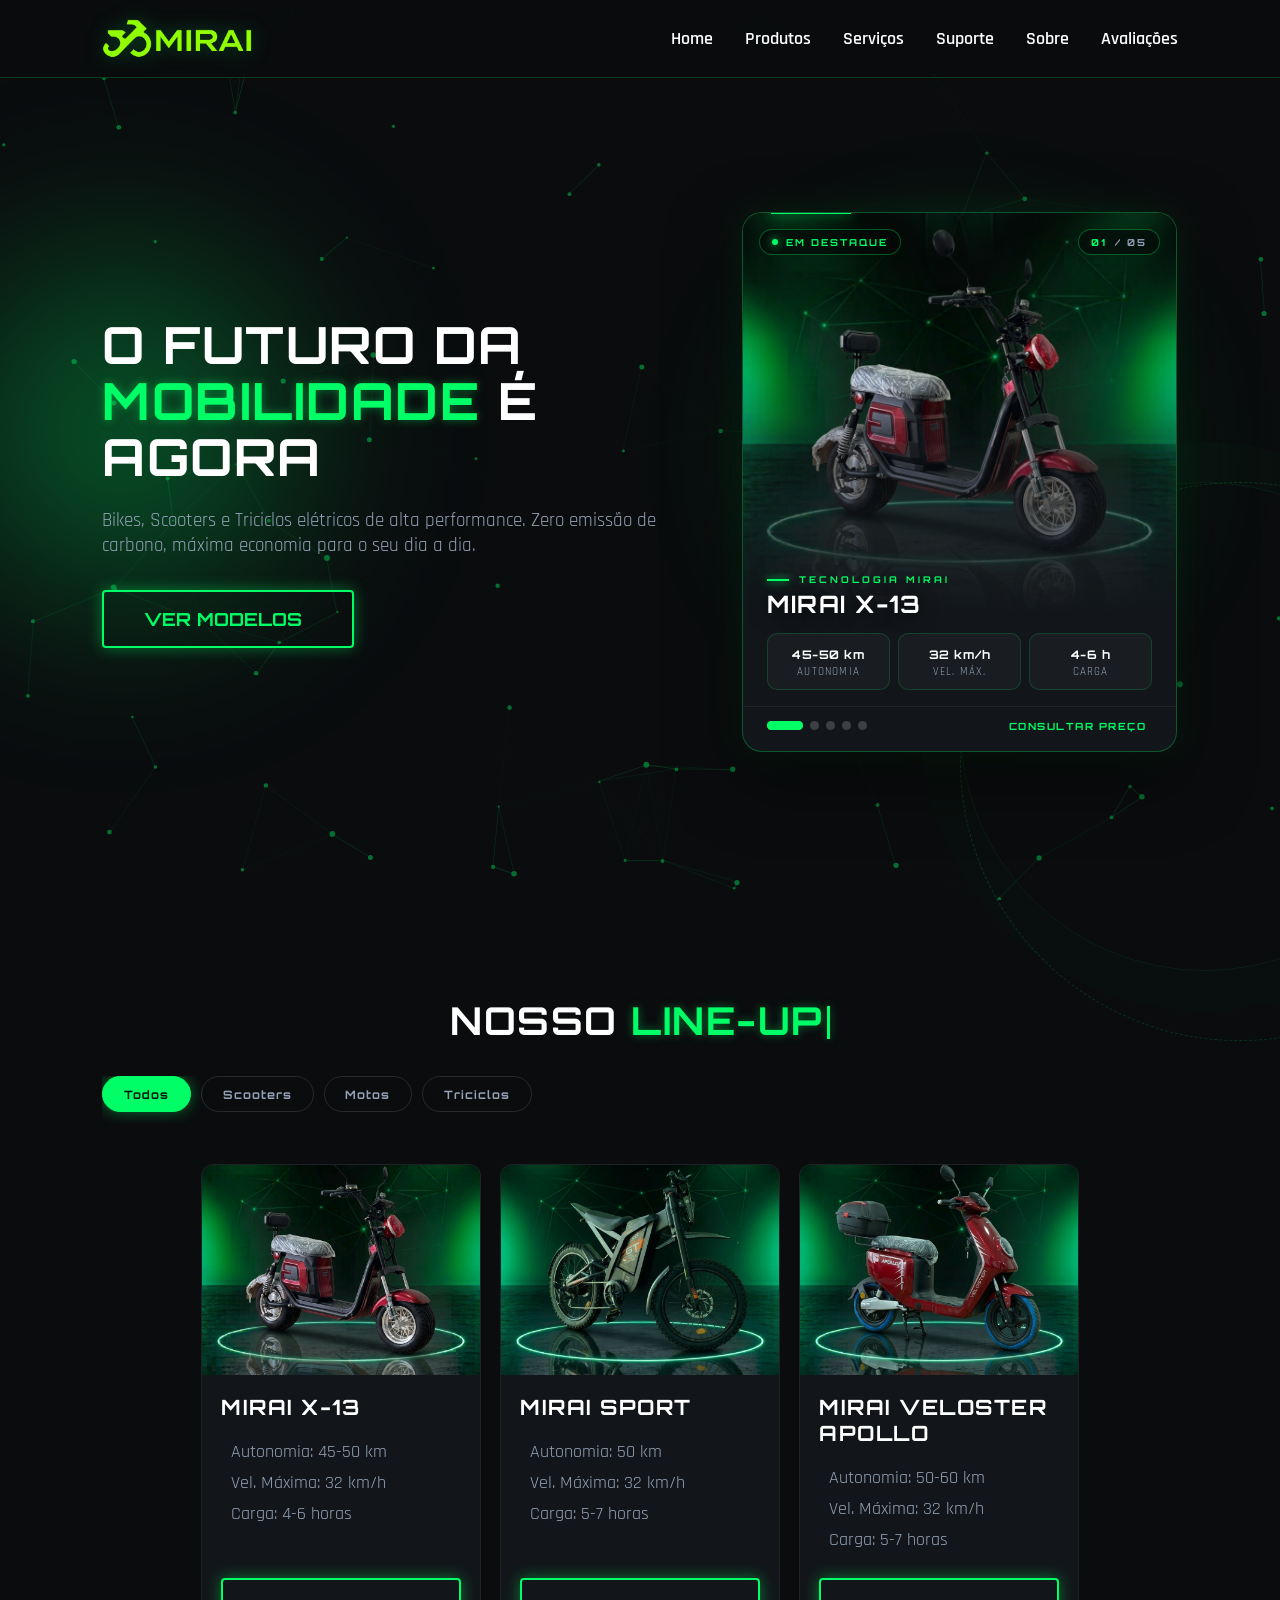
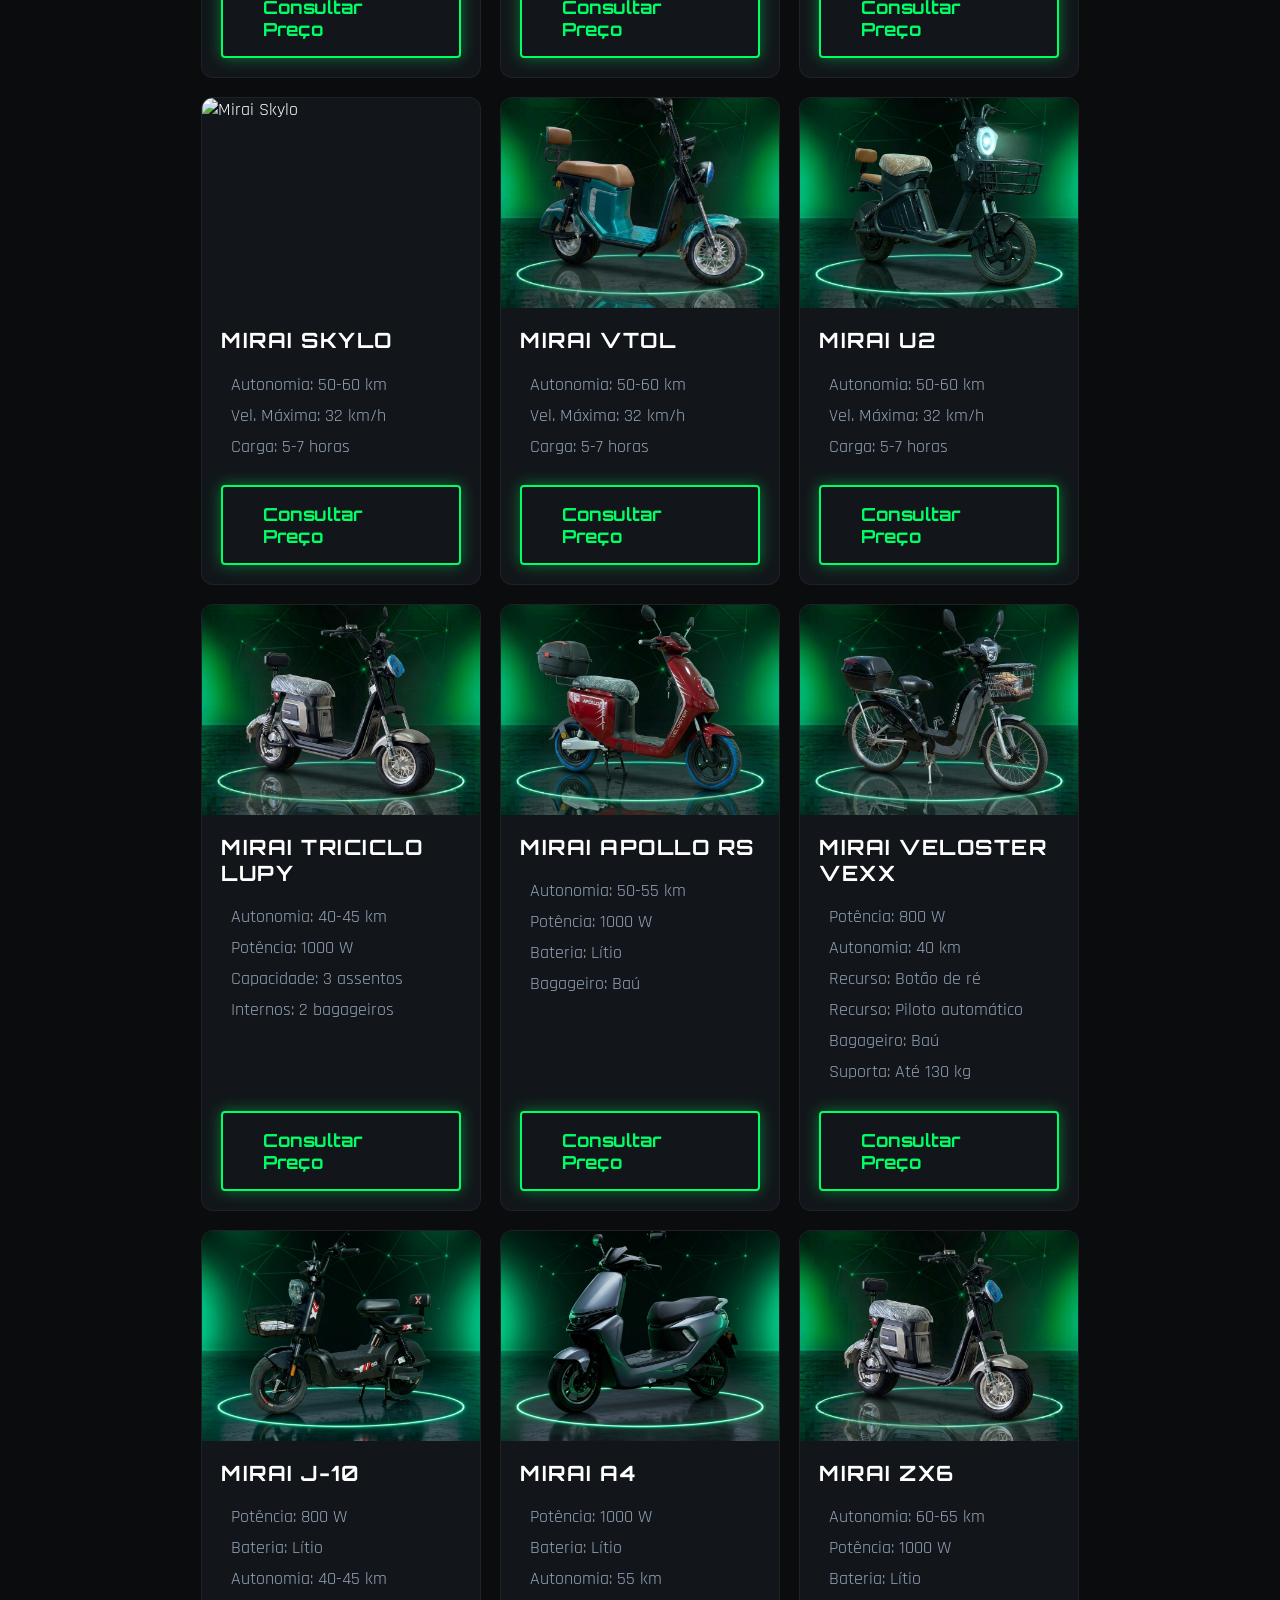
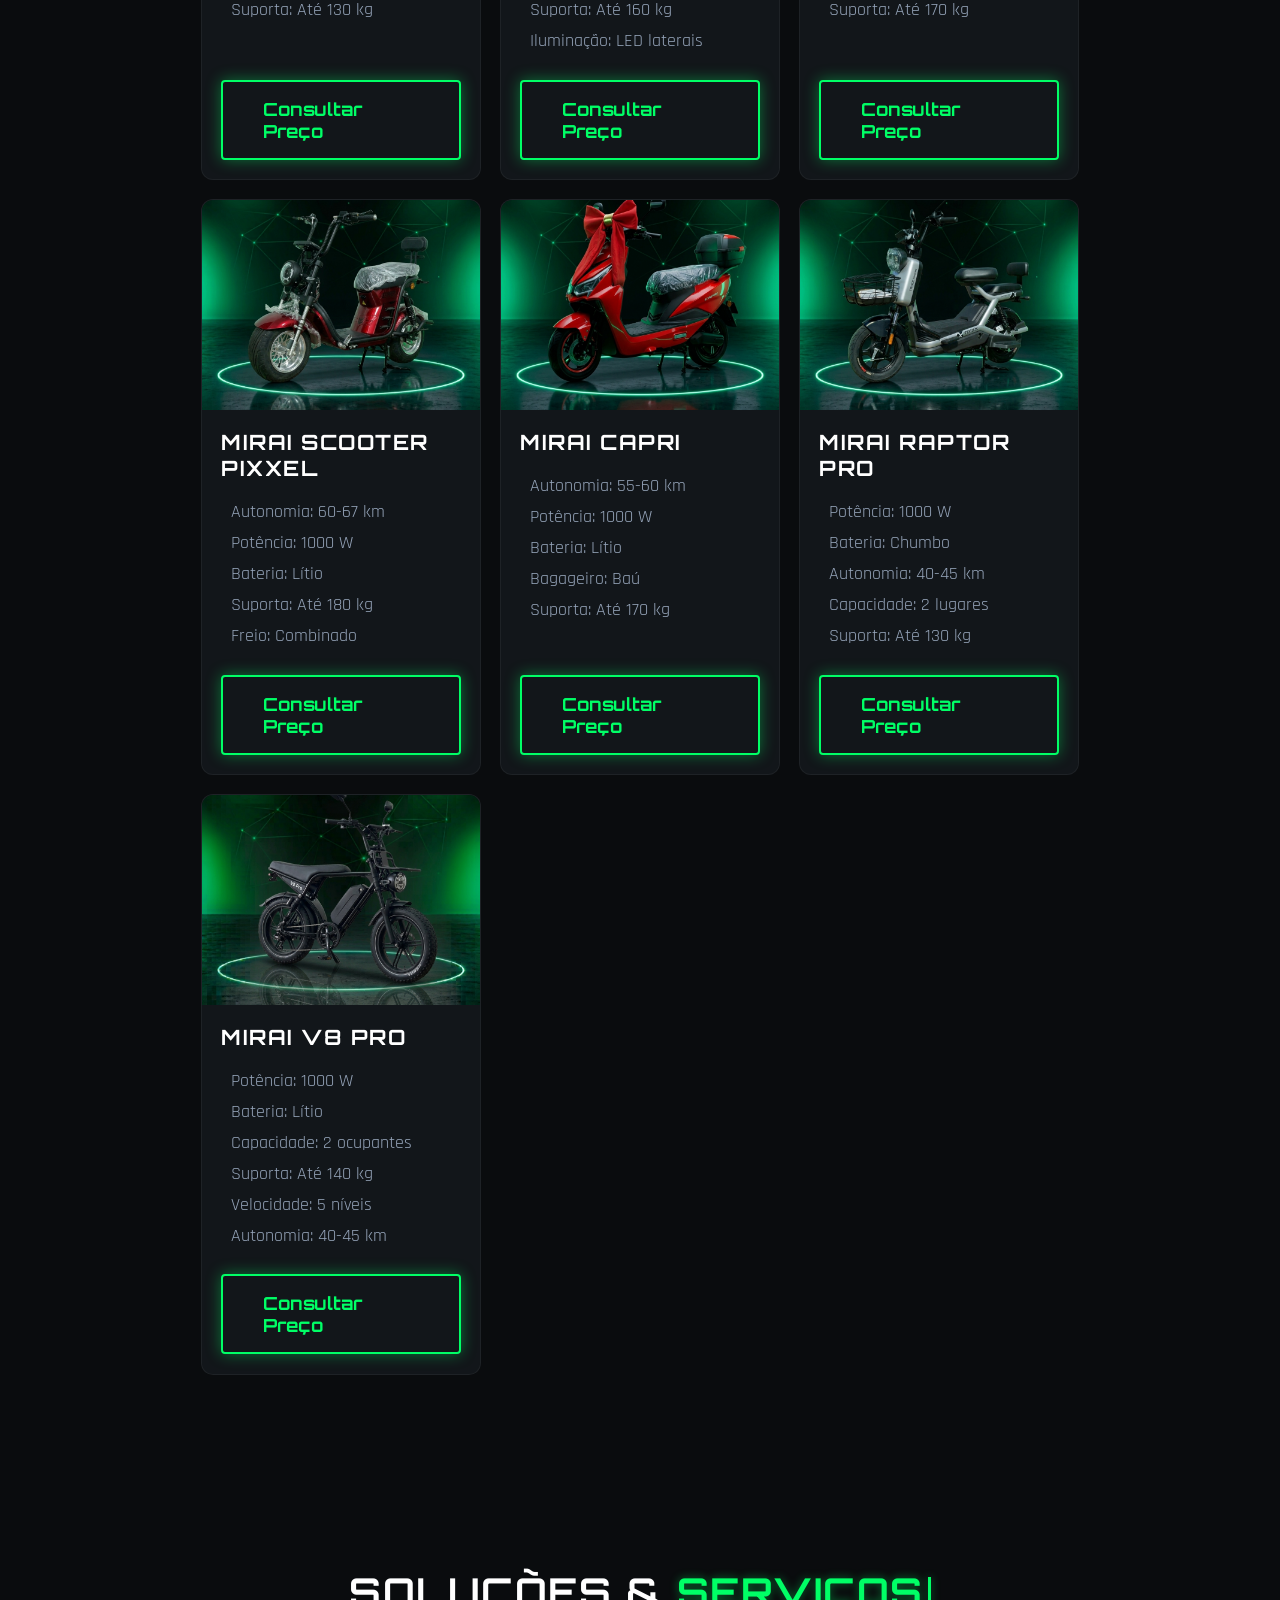
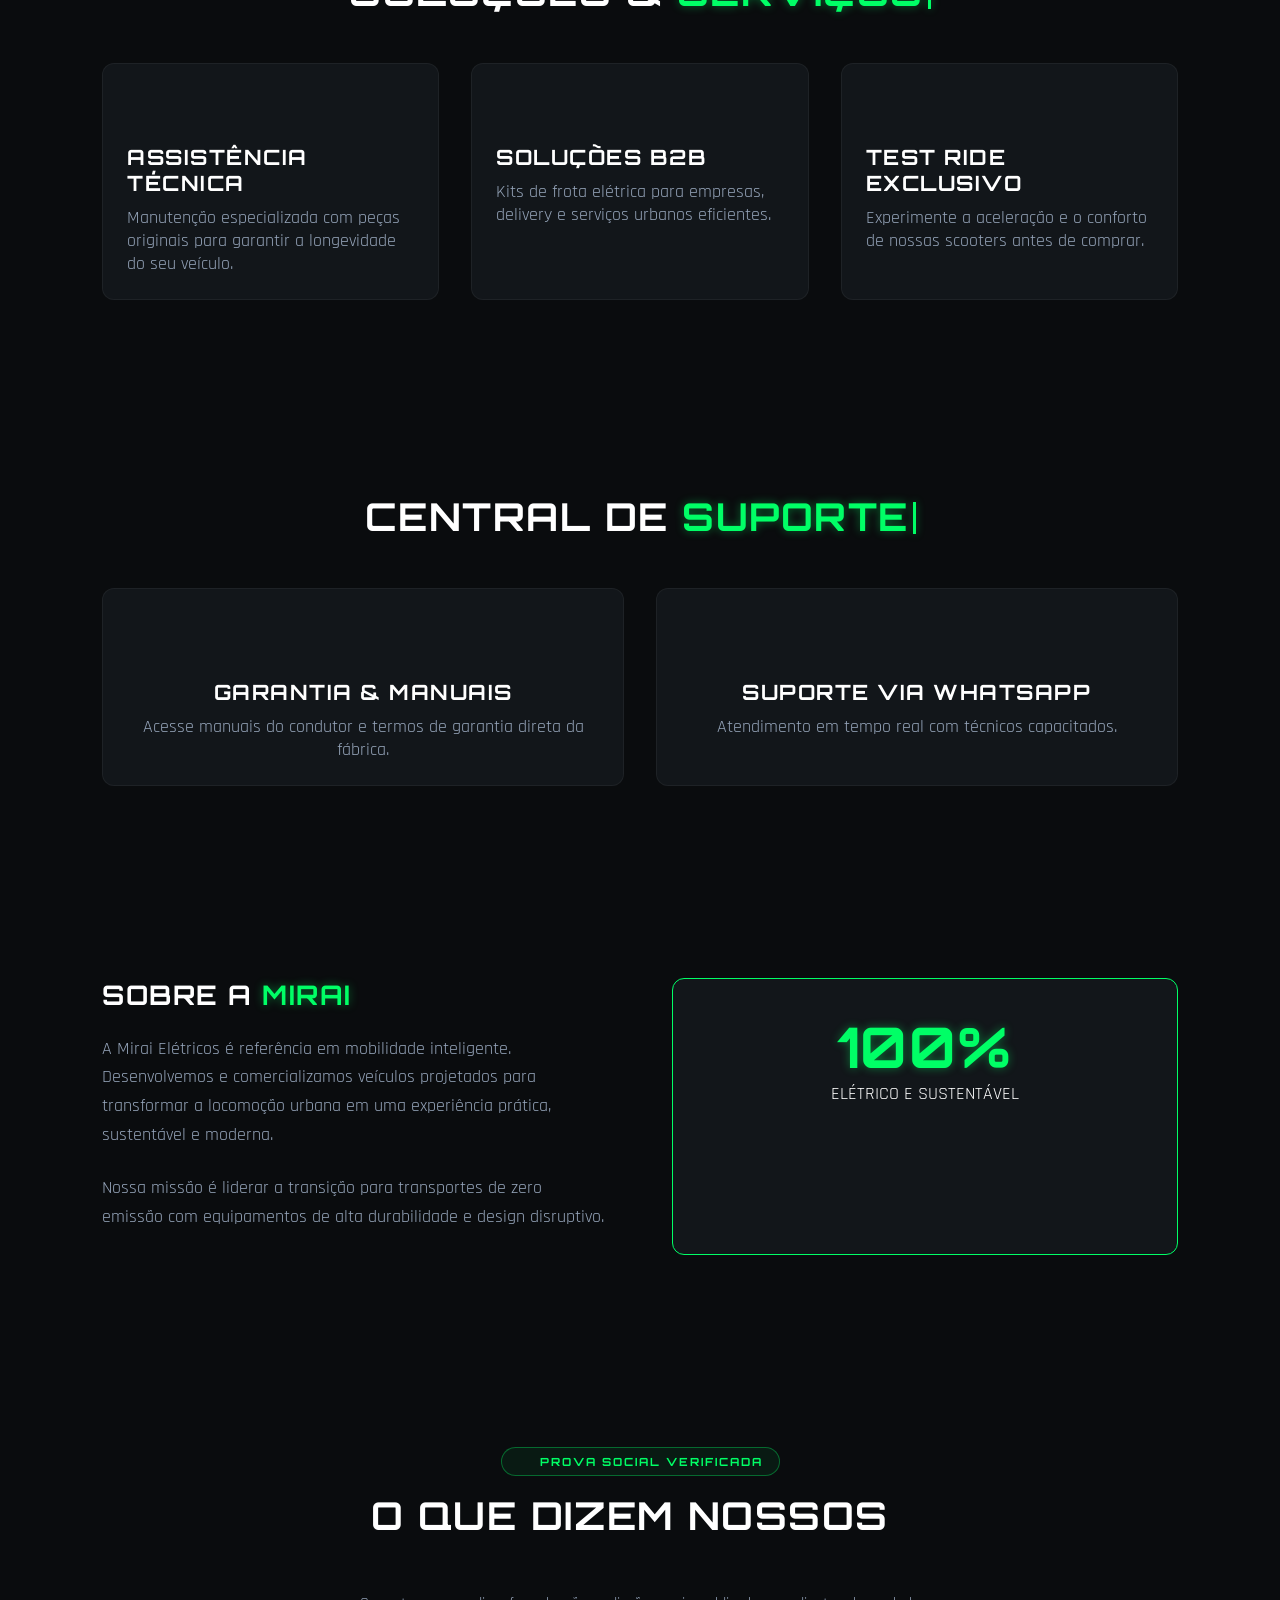
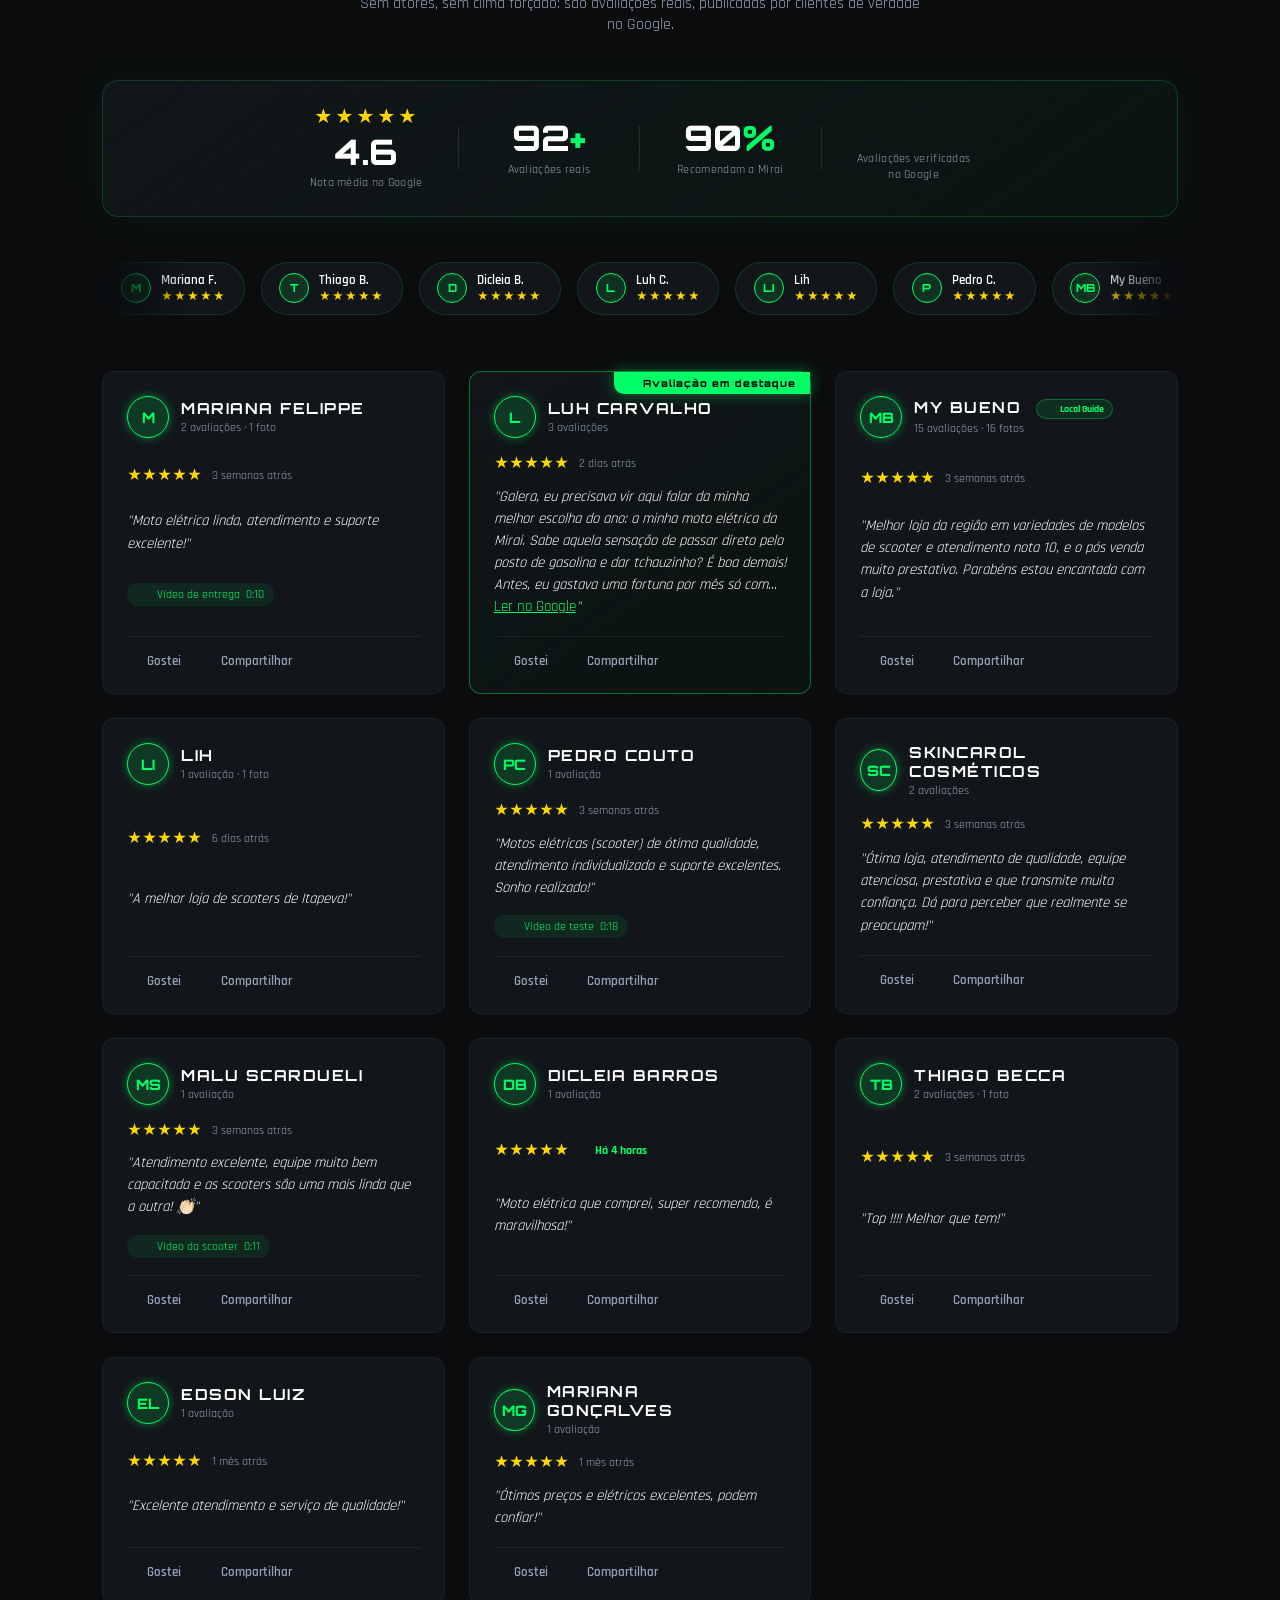
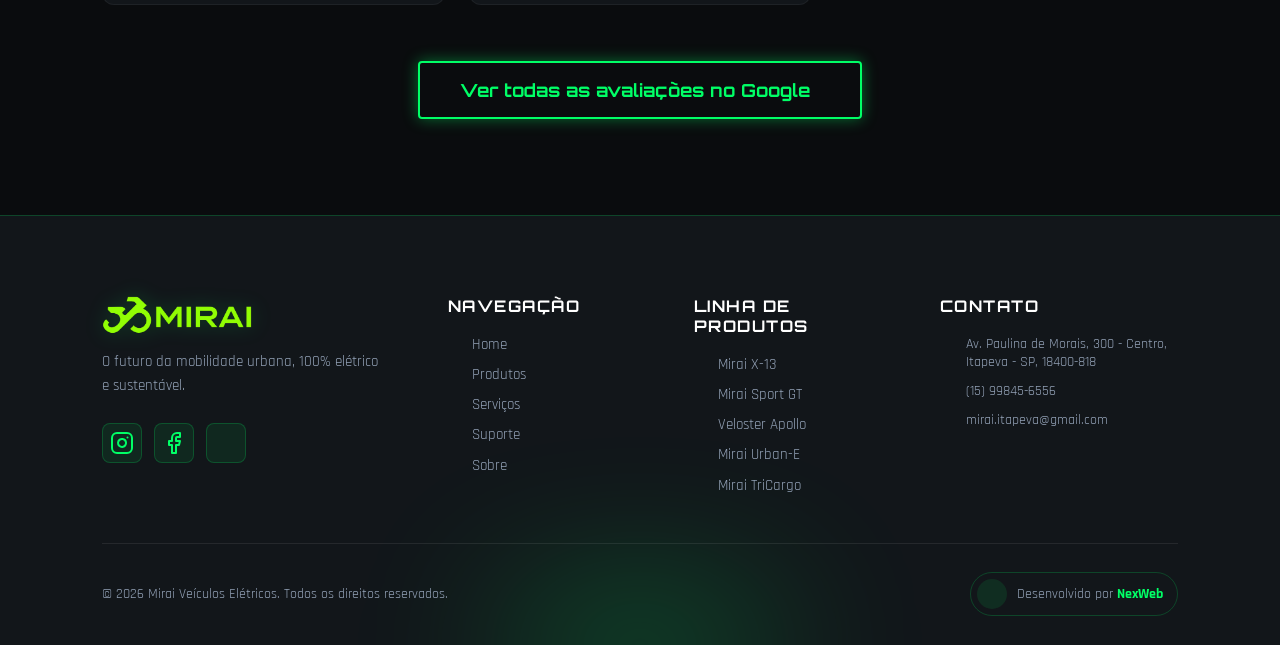
==== site.html @ c4ca0dec "Refactor code structure for improved readability and maintainability" ====
<!DOCTYPE html>
<html lang="pt-BR">

<head>
    <meta charset="UTF-8">
    <meta name="viewport" content="width=device-width, initial-scale=1.0, viewport-fit=cover">
    <meta name="theme-color" content="#0a0c0e">
    <title>Mirai Elétricos | Mobilidade do Futuro</title>

    <meta name="description"
        content="Conheça a linha completa Mirai Elétricos: Mirai X-13, Sport GT, Veloster Apollo, Urban-E e TriCargo. Bikes, scooters e triciclos elétricos com alta autonomia e zero emissão.">
    <link rel="canonical" href="https://seudominio.com.br/site.html">

    <meta property="og:type" content="website">
    <meta property="og:title" content="Mirai Elétricos | Mobilidade do Futuro">
    <meta property="og:description"
        content="Bikes, scooters e triciclos elétricos de alta performance. Confira nosso line-up completo.">
    <meta property="og:url" content="https://seudominio.com.br/site.html">
    <meta property="og:image" content="https://seudominio.com.br/assets/Mirai%20X-13.jpg">
    <meta property="og:locale" content="pt_BR">

    <meta name="twitter:card" content="summary_large_image">
    <meta name="twitter:title" content="Mirai Elétricos | Mobilidade do Futuro">
    <meta name="twitter:description" content="Bikes, scooters e triciclos elétricos de alta performance.">
    <meta name="twitter:image" content="https://seudominio.com.br/assets/Mirai%20X-13.jpg">

    <!-- Google Fonts & Lucide Icons -->
    <link rel="preconnect" href="https://fonts.googleapis.com">
    <link rel="preconnect" href="https://fonts.gstatic.com" crossorigin>
    <link
        href="https://fonts.googleapis.com/css2?family=Inter:wght@400;500;600;700;800;900&family=Orbitron:wght@500;600;700;800;900&family=Rajdhani:wght@400;500;600;700&display=swap"
        rel="stylesheet">
    <script src="https://unpkg.com/lucide@0.460.0"></script>

    <link rel="icon" href="favicon.ico" sizes="any">
    <link rel="icon" type="image/png" sizes="32x32" href="assets/favicon-32.png">
    <link rel="icon" type="image/png" sizes="192x192" href="assets/icon-192.png">
    <link rel="apple-touch-icon" href="assets/apple-touch-icon.png">

    <!-- Arquivo CSS Externo -->
    <link rel="stylesheet" href="style.css">
    <link rel="stylesheet" href="./Vitrine de produtos - HOME/hero-showcase.css">
</head>

<body>
    <div id="scroll-progress"></div>

    <!-- NAVBAR DESKTOP -->
    <nav class="navbar">
        <a href="site.html" class="logo" aria-label="Mirai Veículos - início">
            <img class="logo-img logo-img--nav" src="assets/logo.webp" alt="Mirai Veículos" width="480" height="123"
                fetchpriority="high">
        </a>
        <ul class="nav-links">
            <li><a href="#home">Home</a></li>
            <li><a href="#produtos">Produtos</a></li>
            <li><a href="#servicos">Serviços</a></li>
            <li><a href="#suporte">Suporte</a></li>
            <li><a href="#sobre">Sobre</a></li>
            <li><a href="#avaliacoes">Avaliações</a></li>
        </ul>
    </nav>

    <!-- BOTTOM NAV MOBILE (Exclusiva para Celulares) -->
    <div class="mobile-bottom-nav">
        <a href="#home" class="active"><i data-lucide="home"></i><span>Home</span></a>
        <a href="#produtos"><i data-lucide="bike"></i><span>Produtos</span></a>
        <a href="#servicos"><i data-lucide="wrench"></i><span>Serviços</span></a>
        <a href="#avaliacoes"><i data-lucide="star"></i><span>Avaliações</span></a>
        <a href="https://wa.me/5515998456556" target="_blank" rel="noopener noreferrer" class="nav-whatsapp"><i data-lucide="message-circle-more"></i><span>WhatsApp</span></a>
    </div>

    <!-- HERO SECTION / HOME -->
    <section id="home" class="hero">
        <div class="hero-content">
            <h1 class="hero-title">O FUTURO DA <span class="neon-text">MOBILIDADE</span> É AGORA</h1>
            <p class="hero-subtitle">Bikes, Scooters e Triciclos elétricos de alta performance. Zero emissão de carbono,
                máxima economia para o seu dia a dia.</p>
            <a href="#produtos" class="btn-neon">
                <span>VER MODELOS</span>
                <i data-lucide="chevron-right"></i>
            </a>
        </div>
        <!-- HERO SHOWCASE: substitui o antigo <div class="hero-card-preview"> inteiro -->
<div class="hero-showcase" id="heroShowcase" role="region" aria-roledescription="carrossel" aria-label="Destaques da linha Mirai">
    <div class="showcase-halo"></div>

    <div class="showcase-card">

        <div class="showcase-topbar">
            <span class="showcase-badge"><span class="live-dot"></span>EM DESTAQUE</span>
            <span class="showcase-counter"><b id="showcaseIndex">01</b> / 05</span>
        </div>

        <div class="showcase-stage">

            <!-- 1 -->
            <article class="showcase-slide is-active" role="group" aria-roledescription="slide" aria-label="1 de 5">
                <div class="slide-media">
                    <img src="./assets/Mirai X-13 (2).jpg" alt="Mirai X-13" decoding="async">
                </div>
                <div class="slide-info">
                    <div class="slide-eyebrow">TECNOLOGIA MIRAI</div>
                    <h3 class="slide-name">Mirai X-13</h3>
                    <div class="slide-specs">
                        <div class="spec-chip"><i data-lucide="battery-charging"></i><strong>45-50 km</strong><small>Autonomia</small></div>
                        <div class="spec-chip"><i data-lucide="gauge"></i><strong>32 km/h</strong><small>Vel. máx.</small></div>
                        <div class="spec-chip"><i data-lucide="clock"></i><strong>4-6 h</strong><small>Carga</small></div>
                    </div>
                </div>
            </article>

            <!-- 2 -->
            <article class="showcase-slide" role="group" aria-roledescription="slide" aria-label="2 de 5" aria-hidden="true">
                <div class="slide-media">
                    <img src="assets/mirai sport (2).jpg" alt="Mirai Sport GT" loading="lazy" decoding="async">
                </div>
                <div class="slide-info">
                    <div class="slide-eyebrow">TECNOLOGIA MIRAI</div>
                    <h3 class="slide-name">Mirai Sport GT</h3>
                    <div class="slide-specs">
                        <div class="spec-chip"><i data-lucide="battery-charging"></i><strong>50 km</strong><small>Autonomia</small></div>
                        <div class="spec-chip"><i data-lucide="gauge"></i><strong>32 km/h</strong><small>Vel. máx.</small></div>
                        <div class="spec-chip"><i data-lucide="clock"></i><strong>5-7 h</strong><small>Carga</small></div>
                    </div>
                </div>
            </article>

            <!-- 3 -->
            <article class="showcase-slide" role="group" aria-roledescription="slide" aria-label="3 de 5" aria-hidden="true">
                <div class="slide-media">
                    <img src="./assets/mirai veloster apollo (2).jpg" alt="Veloster Apollo" loading="lazy" decoding="async">
                </div>
                <div class="slide-info">
                    <div class="slide-eyebrow">TECNOLOGIA MIRAI</div>
                    <h3 class="slide-name">Veloster Apollo</h3>
                    <div class="slide-specs">
                        <div class="spec-chip"><i data-lucide="battery-charging"></i><strong>50-60 km</strong><small>Autonomia</small></div>
                        <div class="spec-chip"><i data-lucide="gauge"></i><strong>32 km/h</strong><small>Vel. máx.</small></div>
                        <div class="spec-chip"><i data-lucide="clock"></i><strong>5-7 h</strong><small>Carga</small></div>
                    </div>
                </div>
            </article>

            <!-- 4 -->
            <article class="showcase-slide" role="group" aria-roledescription="slide" aria-label="4 de 5" aria-hidden="true">
                <div class="slide-media">
                    <img src="./assets/Mirai U2 (2).jpg" alt="Mirai U2" loading="lazy" decoding="async">
                </div>
                <div class="slide-info">
                    <div class="slide-eyebrow">TECNOLOGIA MIRAI</div>
                    <h3 class="slide-name">Mirai U2 </h3>
                    <div class="slide-specs">
                        <div class="spec-chip"><i data-lucide="battery-charging"></i><strong>35-40 km</strong><small>Autonomia</small></div>
                        <div class="spec-chip"><i data-lucide="gauge"></i><strong>25 km/h</strong><small>Vel. máx.</small></div>
                        <div class="spec-chip"><i data-lucide="clock"></i><strong>3-5 h</strong><small>Carga</small></div>
                    </div>
                </div>
            </article>

            <!-- 5 -->
            <article class="showcase-slide" role="group" aria-roledescription="slide" aria-label="5 de 5" aria-hidden="true">
                <div class="slide-media">
                    <img src="./assets/Mirai Raptor Pro (2).jpg" alt="Mirai Raptor Pro" loading="lazy" decoding="async">
                </div>
                <div class="slide-info">
                    <div class="slide-eyebrow">TECNOLOGIA MIRAI</div>
                    <h3 class="slide-name">Mirai Raptor Pro</h3>
                    <div class="slide-specs">
                        <div class="spec-chip"><i data-lucide="battery-charging"></i><strong>60-70 km</strong><small>Autonomia</small></div>
                        <div class="spec-chip"><i data-lucide="gauge"></i><strong>28 km/h</strong><small>Vel. máx.</small></div>
                        <div class="spec-chip"><i data-lucide="clock"></i><strong>6-8 h</strong><small>Carga</small></div>
                    </div>
                </div>
            </article>

        </div>

        <div class="showcase-controls">
            <div class="showcase-dots">
                <button type="button" class="showcase-dot is-active" aria-label="Ver Mirai X-13"><span></span></button>
                <button type="button" class="showcase-dot" aria-label="Ver Mirai Sport GT"><span></span></button>
                <button type="button" class="showcase-dot" aria-label="Ver Veloster Apollo"><span></span></button>
                <button type="button" class="showcase-dot" aria-label="Ver Mirai Urban-E"><span></span></button>
                <button type="button" class="showcase-dot" aria-label="Ver Mirai TriCargo"><span></span></button>
            </div>
            <a href="https://wa.me/5515998456556" target="_blank" rel="noopener noreferrer" class="showcase-link">Consultar preço <i data-lucide="arrow-right"></i></a>
        </div>

    </div>
</div>
    </section>

    <!-- PRODUTOS -->
    <section id="produtos">
        <h2 class="section-title">NOSSO <span class="neon-text">LINE-UP</span></h2>

        <div class="product-filters" role="tablist" aria-label="Filtrar produtos por categoria">
            <button type="button" class="filter-chip active" data-filter="todos" role="tab" aria-selected="true">Todos</button>
            <button type="button" class="filter-chip" data-filter="scooter" role="tab" aria-selected="false">Scooters</button>
            <button type="button" class="filter-chip" data-filter="moto" role="tab" aria-selected="false">Motos</button>
            <button type="button" class="filter-chip" data-filter="triciclo" role="tab" aria-selected="false">Triciclos</button>
        </div>

        <div class="grid-container">
            <!-- Card 1: Mirai X-13 -->
            <div class="card" data-category="scooter">
                <img class="card-image" src="./assets/Mirai X-13 (2).jpg" alt="Mirai X-13" loading="lazy">
                <h3>Mirai X-13</h3>
                <ul class="card-specs">
                    <li><i data-lucide="battery-charging" class="neon-text"></i> Autonomia: 45-50 km</li>
                    <li><i data-lucide="gauge" class="neon-text"></i> Vel. Máxima: 32 km/h</li>
                    <li><i data-lucide="clock" class="neon-text"></i> Carga: 4-6 horas</li>
                </ul>
                <a href="https://wa.me/5515998456556?text=Ol%C3%A1%21%20Gostaria%20de%20saber%20o%20pre%C3%A7o%20do%20modelo%20Mirai%20X-13." target="_blank" rel="noopener noreferrer" class="btn-neon">Consultar Preço</a>
            </div>
            <!-- Card 2: Mirai Sport (imagem nova (estúdio neon)) -->
            <div class="card" data-category="scooter">
                <img class="card-image" src="./assets/mirai sport (2).jpg" alt="Mirai Sport" loading="lazy">
                <h3>Mirai Sport</h3>
                <ul class="card-specs">
                    <li><i data-lucide="battery-charging" class="neon-text"></i> Autonomia: 50 km</li>
                    <li><i data-lucide="gauge" class="neon-text"></i> Vel. Máxima: 32 km/h</li>
                    <li><i data-lucide="clock" class="neon-text"></i> Carga: 5-7 horas</li>
                </ul>
                <a href="https://wa.me/5515998456556?text=Ol%C3%A1%21%20Gostaria%20de%20saber%20o%20pre%C3%A7o%20do%20modelo%20Mirai%20Sport." target="_blank" rel="noopener noreferrer" class="btn-neon">Consultar Preço</a>
            </div>
            <!-- Card 3: Mirai Veloster Apollo -->
            <div class="card" data-category="scooter">
                <img class="card-image" src="./assets/mirai veloster apollo (2).jpg" alt="Mirai Veloster Apollo" loading="lazy">
                <h3>Mirai Veloster Apollo</h3>
                <ul class="card-specs">
                    <li><i data-lucide="battery-charging" class="neon-text"></i> Autonomia: 50-60 km</li>
                    <li><i data-lucide="gauge" class="neon-text"></i> Vel. Máxima: 32 km/h</li>
                    <li><i data-lucide="clock" class="neon-text"></i> Carga: 5-7 horas</li>
                </ul>
                <a href="https://wa.me/5515998456556?text=Ol%C3%A1%21%20Gostaria%20de%20saber%20o%20pre%C3%A7o%20do%20modelo%20Mirai%20Veloster%20Apollo." target="_blank" rel="noopener noreferrer" class="btn-neon">Consultar Preço</a>
            </div>
            <!-- Card 4: Mirai Skylo (imagem nova (estúdio neon)) -->
            <div class="card" data-category="scooter">
                <img class="card-image" src="./assets/mirai skylo (2).jpg" alt="Mirai Skylo" loading="lazy">
                <h3>Mirai Skylo</h3>
                <ul class="card-specs">
                    <li><i data-lucide="battery-charging" class="neon-text"></i> Autonomia: 50-60 km</li>
                    <li><i data-lucide="gauge" class="neon-text"></i> Vel. Máxima: 32 km/h</li>
                    <li><i data-lucide="clock" class="neon-text"></i> Carga: 5-7 horas</li>
                </ul>
                <a href="https://wa.me/5515998456556?text=Ol%C3%A1%21%20Gostaria%20de%20saber%20o%20pre%C3%A7o%20do%20modelo%20Mirai%20Skylo." target="_blank" rel="noopener noreferrer" class="btn-neon">Consultar Preço</a>
            </div>
            
            <!-- Card 6: Mirai Vtol (foto cortada na borda: ideal refazer) -->
            <div class="card" data-category="scooter">
                <img class="card-image" src="./assets/Mirai Vtol (2).jpg" alt="Mirai Vtol" loading="lazy">
                <h3>Mirai Vtol</h3>
                <ul class="card-specs">
                    <li><i data-lucide="battery-charging" class="neon-text"></i> Autonomia: 50-60 km</li>
                    <li><i data-lucide="gauge" class="neon-text"></i> Vel. Máxima: 32 km/h</li>
                    <li><i data-lucide="clock" class="neon-text"></i> Carga: 5-7 horas</li>
                </ul>
                <a href="https://wa.me/5515998456556?text=Ol%C3%A1%21%20Gostaria%20de%20saber%20o%20pre%C3%A7o%20do%20modelo%20Mirai%20Vtol." target="_blank" rel="noopener noreferrer" class="btn-neon">Consultar Preço</a>
            </div>
            <!-- Card 7: Mirai U2 (foto cortada na borda: ideal refazer) -->
            <div class="card" data-category="scooter">
                <img class="card-image" src="./assets/Mirai U2 (2).jpg" alt="Mirai U2" loading="lazy">
                <h3>Mirai U2</h3>
                <ul class="card-specs">
                    <li><i data-lucide="battery-charging" class="neon-text"></i> Autonomia: 50-60 km</li>
                    <li><i data-lucide="gauge" class="neon-text"></i> Vel. Máxima: 32 km/h</li>
                    <li><i data-lucide="clock" class="neon-text"></i> Carga: 5-7 horas</li>
                </ul>
                <a href="https://wa.me/5515998456556?text=Ol%C3%A1%21%20Gostaria%20de%20saber%20o%20pre%C3%A7o%20do%20modelo%20Mirai%20U2." target="_blank" rel="noopener noreferrer" class="btn-neon">Consultar Preço</a>
            </div>
            <!-- Card 8: Mirai Triciclo Lupy (TROCAR o caminho da foto pelo arquivo real) -->
            <div class="card" data-category="triciclo">
                <img class="card-image" src="./assets/Mirai ZX6 (2).jpg" alt="Mirai Triciclo Lupy" loading="lazy">
                <h3>Mirai Triciclo Lupy</h3>
                <ul class="card-specs">
                    <li><i data-lucide="battery-charging" class="neon-text"></i> Autonomia: 40-45 km</li>
                    <li><i data-lucide="zap" class="neon-text"></i> Potência: 1000 W</li>
                    <li><i data-lucide="users" class="neon-text"></i> Capacidade: 3 assentos</li>
                    <li><i data-lucide="package" class="neon-text"></i> Internos: 2 bagageiros</li>
                </ul>
                <a href="https://wa.me/5515998456556?text=Ol%C3%A1%21%20Gostaria%20de%20saber%20o%20pre%C3%A7o%20do%20modelo%20Mirai%20Triciclo%20Lupy." target="_blank" rel="noopener noreferrer" class="btn-neon">Consultar Preço</a>
            </div>
            <!-- Card 9: Mirai Apollo RS (TROCAR o caminho da foto pelo arquivo real) -->
            <div class="card" data-category="moto">
                <img class="card-image" src="./assets/mirai veloster apollo (2).jpg" alt="Mirai Apollo RS" loading="lazy">
                <h3>Mirai Apollo RS</h3>
                <ul class="card-specs">
                    <li><i data-lucide="battery-charging" class="neon-text"></i> Autonomia: 50-55 km</li>
                    <li><i data-lucide="zap" class="neon-text"></i> Potência: 1000 W</li>
                    <li><i data-lucide="battery-full" class="neon-text"></i> Bateria: Lítio</li>
                    <li><i data-lucide="package" class="neon-text"></i> Bagageiro: Baú</li>
                </ul>
                <a href="https://wa.me/5515998456556?text=Ol%C3%A1%21%20Gostaria%20de%20saber%20o%20pre%C3%A7o%20do%20modelo%20Mirai%20Apollo%20RS." target="_blank" rel="noopener noreferrer" class="btn-neon">Consultar Preço</a>
            </div>
            <!-- Card 10: Mirai Veloster Vexx (foto com varios veiculos: ideal refazer) -->
            <div class="card" data-category="moto">
                <img class="card-image" src="./assets/Mirai Veloster Vexx (2).jpg" alt="Mirai Veloster Vexx" loading="lazy">
                <h3>Mirai Veloster Vexx</h3>
                <ul class="card-specs">
                    <li><i data-lucide="zap" class="neon-text"></i> Potência: 800 W</li>
                    <li><i data-lucide="battery-charging" class="neon-text"></i> Autonomia: 40 km</li>
                    <li><i data-lucide="rotate-ccw" class="neon-text"></i> Recurso: Botão de ré</li>
                    <li><i data-lucide="settings" class="neon-text"></i> Recurso: Piloto automático</li>
                    <li><i data-lucide="package" class="neon-text"></i> Bagageiro: Baú</li>
                    <li><i data-lucide="weight" class="neon-text"></i> Suporta: Até 130 kg</li>
                </ul>
                <a href="https://wa.me/5515998456556?text=Ol%C3%A1%21%20Gostaria%20de%20saber%20o%20pre%C3%A7o%20do%20modelo%20Mirai%20Veloster%20Vexx." target="_blank" rel="noopener noreferrer" class="btn-neon">Consultar Preço</a>
            </div>
            <!-- Card 11: Mirai J-10 (foto cortada na borda: ideal refazer) -->
            <div class="card" data-category="moto">
                <img class="card-image" src="./assets/Mirai J-10 (2).jpg" alt="Mirai J-10" loading="lazy">
                <h3>Mirai J-10</h3>
                <ul class="card-specs">
                    <li><i data-lucide="zap" class="neon-text"></i> Potência: 800 W</li>
                    <li><i data-lucide="battery-full" class="neon-text"></i> Bateria: Lítio</li>
                    <li><i data-lucide="battery-charging" class="neon-text"></i> Autonomia: 40-45 km</li>
                    <li><i data-lucide="weight" class="neon-text"></i> Suporta: Até 130 kg</li>
                </ul>
                <a href="https://wa.me/5515998456556?text=Ol%C3%A1%21%20Gostaria%20de%20saber%20o%20pre%C3%A7o%20do%20modelo%20Mirai%20J-10." target="_blank" rel="noopener noreferrer" class="btn-neon">Consultar Preço</a>
            </div>
            <!-- Card 12: Mirai A4 (imagem nova (estúdio neon)) -->
            <div class="card" data-category="moto">
                <img class="card-image" src="./assets/Mirai A4 (2).jpg" alt="Mirai A4" loading="lazy">
                <h3>Mirai A4</h3>
                <ul class="card-specs">
                    <li><i data-lucide="zap" class="neon-text"></i> Potência: 1000 W</li>
                    <li><i data-lucide="battery-full" class="neon-text"></i> Bateria: Lítio</li>
                    <li><i data-lucide="battery-charging" class="neon-text"></i> Autonomia: 55 km</li>
                    <li><i data-lucide="weight" class="neon-text"></i> Suporta: Até 160 kg</li>
                    <li><i data-lucide="lightbulb" class="neon-text"></i> Iluminação: LED laterais</li>
                </ul>
                <a href="https://wa.me/5515998456556?text=Ol%C3%A1%21%20Gostaria%20de%20saber%20o%20pre%C3%A7o%20do%20modelo%20Mirai%20A4." target="_blank" rel="noopener noreferrer" class="btn-neon">Consultar Preço</a>
            </div>
            <!-- Card 13: Mirai ZX6 (imagem nova (estúdio neon)) -->
            <div class="card" data-category="moto">
                <img class="card-image" src="./assets/Mirai ZX6 (2).jpg" alt="Mirai ZX6" loading="lazy">
                <h3>Mirai ZX6</h3>
                <ul class="card-specs">
                    <li><i data-lucide="battery-charging" class="neon-text"></i> Autonomia: 60-65 km</li>
                    <li><i data-lucide="zap" class="neon-text"></i> Potência: 1000 W</li>
                    <li><i data-lucide="battery-full" class="neon-text"></i> Bateria: Lítio</li>
                    <li><i data-lucide="weight" class="neon-text"></i> Suporta: Até 170 kg</li>
                </ul>
                <a href="https://wa.me/5515998456556?text=Ol%C3%A1%21%20Gostaria%20de%20saber%20o%20pre%C3%A7o%20do%20modelo%20Mirai%20ZX6." target="_blank" rel="noopener noreferrer" class="btn-neon">Consultar Preço</a>
            </div>
            <!-- Card 14: Mirai Scooter Pixxel (imagem nova (estúdio neon)) -->
            <div class="card" data-category="scooter">
                <img class="card-image" src="./assets/Mirai Scooter Pixxel (2).jpg" alt="Mirai Scooter Pixxel" loading="lazy">
                <h3>Mirai Scooter Pixxel</h3>
                <ul class="card-specs">
                    <li><i data-lucide="battery-charging" class="neon-text"></i> Autonomia: 60-67 km</li>
                    <li><i data-lucide="zap" class="neon-text"></i> Potência: 1000 W</li>
                    <li><i data-lucide="battery-full" class="neon-text"></i> Bateria: Lítio</li>
                    <li><i data-lucide="weight" class="neon-text"></i> Suporta: Até 180 kg</li>
                    <li><i data-lucide="circle-dot" class="neon-text"></i> Freio: Combinado</li>
                </ul>
                <a href="https://wa.me/5515998456556?text=Ol%C3%A1%21%20Gostaria%20de%20saber%20o%20pre%C3%A7o%20do%20modelo%20Mirai%20Scooter%20Pixxel." target="_blank" rel="noopener noreferrer" class="btn-neon">Consultar Preço</a>
            </div>
            <!-- Card 15: Mirai Capri (imagem nova; a moto foi fotografada com laço de Natal) -->
            <div class="card" data-category="moto">
                <img class="card-image" src="./assets/Mirai Capri (2).jpg" alt="Mirai Capri" loading="lazy">
                <h3>Mirai Capri</h3>
                <ul class="card-specs">
                    <li><i data-lucide="battery-charging" class="neon-text"></i> Autonomia: 55-60 km</li>
                    <li><i data-lucide="zap" class="neon-text"></i> Potência: 1000 W</li>
                    <li><i data-lucide="battery-full" class="neon-text"></i> Bateria: Lítio</li>
                    <li><i data-lucide="package" class="neon-text"></i> Bagageiro: Baú</li>
                    <li><i data-lucide="weight" class="neon-text"></i> Suporta: Até 170 kg</li>
                </ul>
                <a href="https://wa.me/5515998456556?text=Ol%C3%A1%21%20Gostaria%20de%20saber%20o%20pre%C3%A7o%20do%20modelo%20Mirai%20Capri." target="_blank" rel="noopener noreferrer" class="btn-neon">Consultar Preço</a>
            </div>
            <!-- Card 16: Mirai Raptor Pro (foto com varios veiculos: ideal refazer) -->
            <div class="card" data-category="moto">
                <img class="card-image" src="./assets/Mirai Raptor Pro (2).jpg" alt="Mirai Raptor Pro" loading="lazy">
                <h3>Mirai Raptor Pro</h3>
                <ul class="card-specs">
                    <li><i data-lucide="zap" class="neon-text"></i> Potência: 1000 W</li>
                    <li><i data-lucide="battery-full" class="neon-text"></i> Bateria: Chumbo</li>
                    <li><i data-lucide="battery-charging" class="neon-text"></i> Autonomia: 40-45 km</li>
                    <li><i data-lucide="users" class="neon-text"></i> Capacidade: 2 lugares</li>
                    <li><i data-lucide="weight" class="neon-text"></i> Suporta: Até 130 kg</li>
                </ul>
                <a href="https://wa.me/5515998456556?text=Ol%C3%A1%21%20Gostaria%20de%20saber%20o%20pre%C3%A7o%20do%20modelo%20Mirai%20Raptor%20Pro." target="_blank" rel="noopener noreferrer" class="btn-neon">Consultar Preço</a>
            </div>
            <!-- Card 17: Mirai V8 Pro (TROCAR o caminho da foto pelo arquivo real) -->
            <div class="card" data-category="moto">
                <img class="card-image" src="./assets/Mirai V8 PRO (2).jpg" alt="Mirai V8 Pro" loading="lazy">
                <h3>Mirai V8 Pro</h3>
                <ul class="card-specs">
                    <li><i data-lucide="zap" class="neon-text"></i> Potência: 1000 W</li>
                    <li><i data-lucide="battery-full" class="neon-text"></i> Bateria: Lítio</li>
                    <li><i data-lucide="users" class="neon-text"></i> Capacidade: 2 ocupantes</li>
                    <li><i data-lucide="weight" class="neon-text"></i> Suporta: Até 140 kg</li>
                    <li><i data-lucide="gauge" class="neon-text"></i> Velocidade: 5 níveis</li>
                    <li><i data-lucide="battery-charging" class="neon-text"></i> Autonomia: 40-45 km</li>
                </ul>
                <a href="https://wa.me/5515998456556?text=Ol%C3%A1%21%20Gostaria%20de%20saber%20o%20pre%C3%A7o%20do%20modelo%20Mirai%20V8%20Pro." target="_blank" rel="noopener noreferrer" class="btn-neon">Consultar Preço</a>
            </div>
        </div>
    </section>

    <!-- SERVIÇOS -->
    <section id="servicos">
        <h2 class="section-title">SOLUÇÕES &amp; <span class="neon-text">SERVIÇOS</span></h2>
        <div class="grid-container">
            <div class="card" style="padding: 1.5rem;">
                <i data-lucide="shield-check" class="neon-text"
                    style="width: 40px; height: 40px; margin-bottom: 1rem;"></i>
                <h3 style="padding: 0;">Assistência Técnica</h3>
                <p style="color: var(--text-muted); margin-top: 10px;">Manutenção especializada com peças originais para
                    garantir a longevidade do seu veículo.</p>
            </div>
            <div class="card" style="padding: 1.5rem;">
                <i data-lucide="briefcase" class="neon-text"
                    style="width: 40px; height: 40px; margin-bottom: 1rem;"></i>
                <h3 style="padding: 0;">Soluções B2B</h3>
                <p style="color: var(--text-muted); margin-top: 10px;">Kits de frota elétrica para empresas, delivery e
                    serviços urbanos eficientes.</p>
            </div>
            <div class="card" style="padding: 1.5rem;">
                <i data-lucide="zap" class="neon-text" style="width: 40px; height: 40px; margin-bottom: 1rem;"></i>
                <h3 style="padding: 0;">Test Ride Exclusivo</h3>
                <p style="color: var(--text-muted); margin-top: 10px;">Experimente a aceleração e o conforto de nossas
                    scooters antes de comprar.</p>
            </div>
        </div>
    </section>

    <!-- SUPORTE -->
    <section id="suporte">
        <h2 class="section-title">CENTRAL DE <span class="neon-text">SUPORTE</span></h2>
        <div class="grid-container">
            <div class="card" style="text-align: center; padding: 1.5rem;">
                <i data-lucide="help-circle" class="neon-text"
                    style="width: 50px; height: 50px; margin-bottom: 1rem;"></i>
                <h3 style="padding: 0;">Garantia &amp; Manuais</h3>
                <p style="color: var(--text-muted); margin-top: 10px;">Acesse manuais do condutor e termos de garantia
                    direta da fábrica.</p>
            </div>
            <div class="card" style="text-align: center; padding: 1.5rem;">
                <i data-lucide="message-square" class="neon-text"
                    style="width: 50px; height: 50px; margin-bottom: 1rem;"></i>
                <h3 style="padding: 0;">Suporte Via WhatsApp</h3>
                <p style="color: var(--text-muted); margin-top: 10px;">Atendimento em tempo real com técnicos
                    capacitados.</p>
            </div>
        </div>
    </section>

    <!-- SOBRE -->
    <section id="sobre">
        <div class="about-content">
            <div class="about-text">
                <h2>SOBRE A <span class="neon-text">MIRAI</span></h2>
                <br>
                <p>A Mirai Elétricos é referência em mobilidade inteligente. Desenvolvemos e comercializamos veículos
                    projetados para transformar a locomoção urbana em uma experiência prática, sustentável e moderna.
                </p>
                <p>Nossa missão é liderar a transição para transportes de zero emissão com equipamentos de alta
                    durabilidade e design disruptivo.</p>
            </div>
            <div class="card" style="text-align: center; border-color: var(--neon-green); padding: 2rem;">
                <h1 class="neon-text" style="font-size: clamp(2.2rem, 6vw, 3.5rem);">100%</h1>
                <p>ELÉTRICO E SUSTENTÁVEL</p>
            </div>
        </div>
    </section>

<!-- AVALIAÇÕES & PROVA SOCIAL (CYBER REVIEWS) -->
    <section id="avaliacoes" class="reviews-section">

        <div class="reviews-header">
            <span class="reviews-kicker"><i data-lucide="shield-check"></i> PROVA SOCIAL VERIFICADA</span>
            <h2 class="section-title">O QUE DIZEM NOSSOS <span class="neon-text">PILOTOS</span></h2>
            <p class="reviews-subtitle">Sem atores, sem clima forçado: são avaliações reais, publicadas por clientes de verdade no Google.</p>
        </div>

        <!-- BARRA DE CONFIANÇA COM CONTADORES ANIMADOS -->
        <div class="trust-bar">
            <div class="trust-stat">
                <div class="stars-gold" aria-hidden="true">★★★★★</div>
                <div class="trust-number"><span class="counter" data-count="5.0" data-decimals="1">0.0</span></div>
                <small>Nota média no Google</small>
            </div>
            <div class="trust-divider"></div>
            <div class="trust-stat">
                <div class="trust-number"><span class="counter" data-count="100">0</span><span class="trust-plus">+</span></div>
                <small>Avaliações reais</small>
            </div>
            <div class="trust-divider"></div>
            <div class="trust-stat">
                <div class="trust-number"><span class="counter" data-count="98">0</span><span class="trust-plus">%</span></div>
                <small>Recomendam a Mirai</small>
            </div>
            <div class="trust-divider"></div>
            <div class="trust-stat trust-stat--badge">
                <i data-lucide="badge-check" class="neon-text"></i>
                <small>Avaliações verificadas<br>no Google</small>
            </div>
        </div>

        <!-- FAIXA DINÂMICA DE CLIENTES (MARQUEE) -->
        <div class="avatar-marquee" aria-hidden="true">
            <div class="avatar-track">
                <div class="mini-review"><span class="mini-avatar">M</span><div><strong>Mariana F.</strong><em>★★★★★</em></div></div>
                <div class="mini-review"><span class="mini-avatar">T</span><div><strong>Thiago B.</strong><em>★★★★★</em></div></div>
                <div class="mini-review"><span class="mini-avatar">D</span><div><strong>Dicleia B.</strong><em>★★★★★</em></div></div>
                <div class="mini-review"><span class="mini-avatar">L</span><div><strong>Luh C.</strong><em>★★★★★</em></div></div>
                <div class="mini-review"><span class="mini-avatar">LI</span><div><strong>Lih</strong><em>★★★★★</em></div></div>
                <div class="mini-review"><span class="mini-avatar">P</span><div><strong>Pedro C.</strong><em>★★★★★</em></div></div>
                <div class="mini-review"><span class="mini-avatar">MB</span><div><strong>My Bueno</strong><em>★★★★★</em></div></div>
                <div class="mini-review"><span class="mini-avatar">S</span><div><strong>Skincarol</strong><em>★★★★★</em></div></div>
                <div class="mini-review"><span class="mini-avatar">MS</span><div><strong>Malu S.</strong><em>★★★★★</em></div></div>
                <div class="mini-review"><span class="mini-avatar">E</span><div><strong>Edson L.</strong><em>★★★★★</em></div></div>
                <div class="mini-review"><span class="mini-avatar">MG</span><div><strong>Mariana G.</strong><em>★★★★★</em></div></div>
                <!-- duplicado para loop contínuo -->
                <div class="mini-review"><span class="mini-avatar">M</span><div><strong>Mariana F.</strong><em>★★★★★</em></div></div>
                <div class="mini-review"><span class="mini-avatar">T</span><div><strong>Thiago B.</strong><em>★★★★★</em></div></div>
                <div class="mini-review"><span class="mini-avatar">D</span><div><strong>Dicleia B.</strong><em>★★★★★</em></div></div>
                <div class="mini-review"><span class="mini-avatar">L</span><div><strong>Luh C.</strong><em>★★★★★</em></div></div>
                <div class="mini-review"><span class="mini-avatar">LI</span><div><strong>Lih</strong><em>★★★★★</em></div></div>
                <div class="mini-review"><span class="mini-avatar">P</span><div><strong>Pedro C.</strong><em>★★★★★</em></div></div>
                <div class="mini-review"><span class="mini-avatar">MB</span><div><strong>My Bueno</strong><em>★★★★★</em></div></div>
                <div class="mini-review"><span class="mini-avatar">S</span><div><strong>Skincarol</strong><em>★★★★★</em></div></div>
                <div class="mini-review"><span class="mini-avatar">MS</span><div><strong>Malu S.</strong><em>★★★★★</em></div></div>
                <div class="mini-review"><span class="mini-avatar">E</span><div><strong>Edson L.</strong><em>★★★★★</em></div></div>
                <div class="mini-review"><span class="mini-avatar">MG</span><div><strong>Mariana G.</strong><em>★★★★★</em></div></div>
            </div>
        </div>

        <div class="reviews-grid">

            <!-- Review 1 -->
            <article class="review-card">
                <div class="review-top">
                    <div class="reviewer">
                        <div class="avatar-glow">M</div>
                        <div>
                            <h4>Mariana Felippe</h4>
                            <small>2 avaliações · 1 foto</small>
                        </div>
                    </div>
                    <i data-lucide="badge-check" class="google-badge" aria-label="Avaliação verificada no Google"></i>
                </div>
                <div class="review-stars">★★★★★<span class="review-time">3 semanas atrás</span></div>
                <p class="review-text">"Moto elétrica linda, atendimento e suporte excelente!"</p>
                <div class="review-media-tag"><i data-lucide="play-circle"></i> Vídeo de entrega <span>0:10</span></div>
                <div class="review-actions">
                    <button type="button" class="review-action-btn"><i data-lucide="thumbs-up"></i> Gostei</button>
                    <button type="button" class="review-action-btn"><i data-lucide="share-2"></i> Compartilhar</button>
                </div>
            </article>

            <!-- Review 2 -->
            <article class="review-card highlight-card">
                <div class="highlight-ribbon"><i data-lucide="flame"></i> Avaliação em destaque</div>
                <div class="review-top">
                    <div class="reviewer">
                        <div class="avatar-glow">L</div>
                        <div>
                            <h4>Luh Carvalho</h4>
                            <small>3 avaliações</small>
                        </div>
                    </div>
                    <i data-lucide="badge-check" class="google-badge" aria-label="Avaliação verificada no Google"></i>
                </div>
                <div class="review-stars">★★★★★<span class="review-time">2 dias atrás</span></div>
                <p class="review-text">"Galera, eu precisava vir aqui falar da minha melhor escolha do ano: a minha moto elétrica da Mirai. Sabe aquela sensação de passar direto pelo posto de gasolina e dar tchauzinho? É boa demais! Antes, eu gastava uma fortuna por mês só com… <a href="https://maps.app.goo.gl/ZKecMMP54TZeKvUG8" target="_blank" rel="noopener noreferrer" class="review-more-link">Ler no Google</a>"</p>
                <div class="review-actions">
                    <button type="button" class="review-action-btn"><i data-lucide="thumbs-up"></i> Gostei</button>
                    <button type="button" class="review-action-btn"><i data-lucide="share-2"></i> Compartilhar</button>
                </div>
            </article>

            <!-- Review 3 -->
            <article class="review-card">
                <div class="review-top">
                    <div class="reviewer">
                        <div class="avatar-glow">MB</div>
                        <div>
                            <h4>My Bueno <span class="local-guide-tag"><i data-lucide="map-pin"></i> Local Guide</span></h4>
                            <small>15 avaliações · 16 fotos</small>
                        </div>
                    </div>
                    <i data-lucide="badge-check" class="google-badge" aria-label="Avaliação verificada no Google"></i>
                </div>
                <div class="review-stars">★★★★★<span class="review-time">3 semanas atrás</span></div>
                <p class="review-text">"Melhor loja da região em variedades de modelos de scooter e atendimento nota 10, e o pós venda muito prestativo. Parabéns estou encantada com a loja."</p>
                <div class="review-actions">
                    <button type="button" class="review-action-btn"><i data-lucide="thumbs-up"></i> Gostei</button>
                    <button type="button" class="review-action-btn"><i data-lucide="share-2"></i> Compartilhar</button>
                </div>
            </article>

            <!-- Review 4 -->
            <article class="review-card">
                <div class="review-top">
                    <div class="reviewer">
                        <div class="avatar-glow">LI</div>
                        <div>
                            <h4>Lih</h4>
                            <small>1 avaliação · 1 foto</small>
                        </div>
                    </div>
                    <i data-lucide="badge-check" class="google-badge" aria-label="Avaliação verificada no Google"></i>
                </div>
                <div class="review-stars">★★★★★<span class="review-time">6 dias atrás</span></div>
                <p class="review-text">"A melhor loja de scooters de Itapeva!"</p>
                <div class="review-actions">
                    <button type="button" class="review-action-btn"><i data-lucide="thumbs-up"></i> Gostei</button>
                    <button type="button" class="review-action-btn"><i data-lucide="share-2"></i> Compartilhar</button>
                </div>
            </article>

            <!-- Review 5 -->
            <article class="review-card">
                <div class="review-top">
                    <div class="reviewer">
                        <div class="avatar-glow">PC</div>
                        <div>
                            <h4>Pedro Couto</h4>
                            <small>1 avaliação</small>
                        </div>
                    </div>
                    <i data-lucide="badge-check" class="google-badge" aria-label="Avaliação verificada no Google"></i>
                </div>
                <div class="review-stars">★★★★★<span class="review-time">3 semanas atrás</span></div>
                <p class="review-text">"Motos elétricas (scooter) de ótima qualidade, atendimento individualizado e suporte excelentes. Sonho realizado!"</p>
                <div class="review-media-tag"><i data-lucide="play-circle"></i> Vídeo de teste <span>0:18</span></div>
                <div class="review-actions">
                    <button type="button" class="review-action-btn"><i data-lucide="thumbs-up"></i> Gostei</button>
                    <button type="button" class="review-action-btn"><i data-lucide="share-2"></i> Compartilhar</button>
                </div>
            </article>

            <!-- Review 6 -->
            <article class="review-card">
                <div class="review-top">
                    <div class="reviewer">
                        <div class="avatar-glow">SC</div>
                        <div>
                            <h4>Skincarol Cosméticos</h4>
                            <small>2 avaliações</small>
                        </div>
                    </div>
                    <i data-lucide="badge-check" class="google-badge" aria-label="Avaliação verificada no Google"></i>
                </div>
                <div class="review-stars">★★★★★<span class="review-time">3 semanas atrás</span></div>
                <p class="review-text">"Ótima loja, atendimento de qualidade, equipe atenciosa, prestativa e que transmite muita confiança. Dá para perceber que realmente se preocupam!"</p>
                <div class="review-actions">
                    <button type="button" class="review-action-btn"><i data-lucide="thumbs-up"></i> Gostei</button>
                    <button type="button" class="review-action-btn"><i data-lucide="share-2"></i> Compartilhar</button>
                </div>
            </article>

            <!-- Review 7 -->
            <article class="review-card">
                <div class="review-top">
                    <div class="reviewer">
                        <div class="avatar-glow">MS</div>
                        <div>
                            <h4>Malu Scardueli</h4>
                            <small>1 avaliação</small>
                        </div>
                    </div>
                    <i data-lucide="badge-check" class="google-badge" aria-label="Avaliação verificada no Google"></i>
                </div>
                <div class="review-stars">★★★★★<span class="review-time">3 semanas atrás</span></div>
                <p class="review-text">"Atendimento excelente, equipe muito bem capacitada e as scooters são uma mais linda que a outra! 👏🏻"</p>
                <div class="review-media-tag"><i data-lucide="play-circle"></i> Vídeo da scooter <span>0:11</span></div>
                <div class="review-actions">
                    <button type="button" class="review-action-btn"><i data-lucide="thumbs-up"></i> Gostei</button>
                    <button type="button" class="review-action-btn"><i data-lucide="share-2"></i> Compartilhar</button>
                </div>
            </article>

            <!-- Review 8 -->
            <article class="review-card">
                <div class="review-top">
                    <div class="reviewer">
                        <div class="avatar-glow">DB</div>
                        <div>
                            <h4>Dicleia Barros</h4>
                            <small>1 avaliação</small>
                        </div>
                    </div>
                    <i data-lucide="badge-check" class="google-badge" aria-label="Avaliação verificada no Google"></i>
                </div>
                <div class="review-stars">★★★★★<span class="review-time review-time--new"><i data-lucide="sparkles"></i> Há 4 horas</span></div>
                <p class="review-text">"Moto elétrica que comprei, super recomendo, é maravilhosa!"</p>
                <div class="review-actions">
                    <button type="button" class="review-action-btn"><i data-lucide="thumbs-up"></i> Gostei</button>
                    <button type="button" class="review-action-btn"><i data-lucide="share-2"></i> Compartilhar</button>
                </div>
            </article>

            <!-- Review 9 -->
            <article class="review-card">
                <div class="review-top">
                    <div class="reviewer">
                        <div class="avatar-glow">TB</div>
                        <div>
                            <h4>Thiago Becca</h4>
                            <small>2 avaliações · 1 foto</small>
                        </div>
                    </div>
                    <i data-lucide="badge-check" class="google-badge" aria-label="Avaliação verificada no Google"></i>
                </div>
                <div class="review-stars">★★★★★<span class="review-time">3 semanas atrás</span></div>
                <p class="review-text">"Top !!!! Melhor que tem!"</p>
                <div class="review-actions">
                    <button type="button" class="review-action-btn"><i data-lucide="thumbs-up"></i> Gostei</button>
                    <button type="button" class="review-action-btn"><i data-lucide="share-2"></i> Compartilhar</button>
                </div>
            </article>

            <!-- Review 10 -->
            <article class="review-card">
                <div class="review-top">
                    <div class="reviewer">
                        <div class="avatar-glow">EL</div>
                        <div>
                            <h4>Edson Luiz</h4>
                            <small>1 avaliação</small>
                        </div>
                    </div>
                    <i data-lucide="badge-check" class="google-badge" aria-label="Avaliação verificada no Google"></i>
                </div>
                <div class="review-stars">★★★★★<span class="review-time">1 mês atrás</span></div>
                <p class="review-text">"Excelente atendimento e serviço de qualidade!"</p>
                <div class="review-actions">
                    <button type="button" class="review-action-btn"><i data-lucide="thumbs-up"></i> Gostei</button>
                    <button type="button" class="review-action-btn"><i data-lucide="share-2"></i> Compartilhar</button>
                </div>
            </article>

            <!-- Review 11 -->
            <article class="review-card">
                <div class="review-top">
                    <div class="reviewer">
                        <div class="avatar-glow">MG</div>
                        <div>
                            <h4>Mariana Gonçalves</h4>
                            <small>1 avaliação</small>
                        </div>
                    </div>
                    <i data-lucide="badge-check" class="google-badge" aria-label="Avaliação verificada no Google"></i>
                </div>
                <div class="review-stars">★★★★★<span class="review-time">1 mês atrás</span></div>
                <p class="review-text">"Ótimos preços e elétricos excelentes, podem confiar!"</p>
                <div class="review-actions">
                    <button type="button" class="review-action-btn"><i data-lucide="thumbs-up"></i> Gostei</button>
                    <button type="button" class="review-action-btn"><i data-lucide="share-2"></i> Compartilhar</button>
                </div>
            </article>

        </div>

        <div class="reviews-cta">
            <a href="https://www.google.com/maps/place/Mirai+Elétricos+%7C+Scooter+elétricos+em+Itapeva/@-23.9853013,-48.8843485,17z/data=!4m8!3m7!1s0x94c393cc477968b9:0xc471c2f675583cd6!8m2!3d-23.9853013!4d-48.8817736!9m1!1b1!16s%2Fg%2F11zd4mbswv?entry=ttu&g_ep=EgoyMDI2MDkxNi4wIKXMDSoASAFQAw%3D%3D" target="_blank" rel="noopener noreferrer" class="btn-neon">
                <span>Ver todas as avaliações no Google</span>
                <i data-lucide="external-link"></i>
            </a>
        </div>
    </section>

    <!-- FOOTER -->
    <footer class="footer">
        <div class="footer-glow"></div>
        <div class="footer-content">

            <div class="footer-brand">
                <a href="#home" class="logo" aria-label="Mirai Veículos - voltar ao topo">
                    <img class="logo-img logo-img--footer" src="assets/logo.webp" alt="Mirai Veículos" width="480"
                        height="123" loading="lazy">
                </a>
                <p class="footer-tagline">O futuro da mobilidade urbana, 100% elétrico e sustentável.</p>
                <div class="footer-socials">
                    <a href="https://www.google.com/url?sa=t&source=web&cd=&cad=rja&uact=8&ved=2ahUKEwi2-ffM64KXAxVuBLkGHXz3L_kQFnoECBsQAQ&url=https%3A%2F%2Fwww.instagram.com%2Fmirai.itapeva%2F&usg=AOvVaw1YsAHAfJVK2O9rKz4_Ijca&opi=89978449" aria-label="Instagram" target="_blank" rel="noopener noreferrer">
                        <svg xmlns="http://www.w3.org/2000/svg" width="24" height="24" viewBox="0 0 24 24" fill="none"
                            stroke="currentColor" stroke-width="2" stroke-linecap="round" stroke-linejoin="round"
                            aria-hidden="true">
                            <rect width="20" height="20" x="2" y="2" rx="5" ry="5"></rect>
                            <path d="M16 11.37A4 4 0 1 1 12.63 8 4 4 0 0 1 16 11.37z"></path>
                            <line x1="17.5" x2="17.51" y1="6.5" y2="6.5"></line>
                        </svg>
                    </a>
                    <a href="https://www.facebook.com/61592058405448/?locale=pt_BR" aria-label="Facebook" target="_blank" rel="noopener noreferrer">
                        <svg xmlns="http://www.w3.org/2000/svg" width="24" height="24" viewBox="0 0 24 24" fill="none"
                            stroke="currentColor" stroke-width="2" stroke-linecap="round" stroke-linejoin="round"
                            aria-hidden="true">
                            <path d="M18 2h-3a5 5 0 0 0-5 5v3H7v4h3v8h4v-8h3l1-4h-4V7a1 1 0 0 1 1-1h3z"></path>
                        </svg>
                    </a>
                    <a href="https://wa.me/5515998456556" aria-label="WhatsApp"><i data-lucide="message-circle"></i></a>
                </div>
            </div>

            <div class="footer-links">
                <h4>Navegação</h4>
                <ul>
                    <li><a href="#home"><i data-lucide="home"></i> Home</a></li>
                    <li><a href="#produtos"><i data-lucide="bike"></i> Produtos</a></li>
                    <li><a href="#servicos"><i data-lucide="wrench"></i> Serviços</a></li>
                    <li><a href="#suporte"><i data-lucide="help-circle"></i> Suporte</a></li>
                    <li><a href="#sobre"><i data-lucide="info"></i> Sobre</a></li>
                </ul>
            </div>

            <div class="footer-links">
                <h4>Linha de Produtos</h4>
                <ul>
                    <li><a href="#produtos"><i data-lucide="zap"></i> Mirai X-13</a></li>
                    <li><a href="#produtos"><i data-lucide="gauge"></i> Mirai Sport GT</a></li>
                    <li><a href="#produtos"><i data-lucide="flame"></i> Veloster Apollo</a></li>
                    <li><a href="#produtos"><i data-lucide="battery-charging"></i> Mirai Urban-E</a></li>
                    <li><a href="#produtos"><i data-lucide="package"></i> Mirai TriCargo</a></li>
                </ul>
            </div>

            <div class="footer-contact">
                <h4>Contato</h4>
                <ul>
                    <li><i data-lucide="map-pin"></i> Av. Paulina de Morais, 300 - Centro, Itapeva - SP, 18400-818</li>
                    <li><i data-lucide="phone"></i> (15) 99845-6556</li>
                    <li><i data-lucide="mail"></i> mirai.itapeva@gmail.com</li>
                </ul>
            </div>

        </div>

        <div class="footer-bottom">
            <p>&copy; <span id="current-year"></span> Mirai Veículos Elétricos. Todos os direitos reservados.</p>
            <a href="https://site01-nu.vercel.app" target="_blank" rel="noopener noreferrer" class="footer-credit">
                <span class="credit-icon">
                    <i data-lucide="cpu"></i>
                </span>
                <span>Desenvolvido por <strong>NexWeb</strong></span>
            </a>
        </div>
    </footer>

    <!-- TELA DE LOADING (reservada para uso futuro em transições de página) -->
    <div class="loading-screen" id="loadingScreen" role="status" aria-live="polite">
        <div class="loading-network"></div>

        <div class="loading-box">
            <div class="loading-logo">
                <img class="logo-img logo-img--loading" src="assets/logo.webp" alt="Mirai Veículos" width="480"
                    height="123">
            </div>

            <div class="loading-circle">
                <span class="circle-inner" id="percentage">0%</span>
            </div>

            <h2 id="loadingText">Carregando...</h2>
            <p>Preparando sua experiência Mirai.</p>

            <div class="progress">
                <div class="progress-bar" id="progress"></div>
            </div>

            <div class="system-status">
                STATUS: <span>CONECTANDO</span>
            </div>
        </div>
    </div>

    <!-- JS INTERATIVO E ÍCONES -->
    <script src="script.js"></script>
    <script src="./Vitrine de produtos - HOME/hero-showcase.js"></script>
</body>

</html>
---- style.css ----
/* =====================================================
   VARIÁVEIS E REGRAS GERAIS
===================================================== */

:root {
    --bg-dark: #0a0c0e;
    --bg-card: #12161a;
    --neon-green: #00FF66;
    --neon-green-glow: rgba(0, 255, 102, 0.4);
    --text-main: #ffffff;
    --text-muted: #94a3b8;
    --font-title: 'Orbitron', sans-serif;
    --font-body: 'Rajdhani', 'Inter', sans-serif;
}

* {
    margin: 0;
    padding: 0;
    box-sizing: border-box;
    scroll-behavior: smooth;
}

html {
    -webkit-text-size-adjust: 100%;
    text-size-adjust: 100%;
    scroll-padding-top: calc(100px + env(safe-area-inset-top, 0px));
}

@media (max-width: 968px) {
    html {
        scroll-padding-top: 0;
    }
}

#scroll-progress {
    position: fixed;
    top: 0;
    left: 0;
    width: 0%;
    height: 3px;
    background: linear-gradient(90deg, var(--neon-green), #00ffaa);
    box-shadow: 0 0 10px var(--neon-green),
                0 0 20px var(--neon-green-glow);
    z-index: 2000;
    transition: width 0.1s ease-out;
}

body {
    background-color: var(--bg-dark);
    color: var(--text-main);
    font-family: var(--font-body);
    font-size: 18px;
    overflow-x: hidden;
}

/* Ambient Glow Background */

body::before {
    content: '';
    position: fixed;
    top: 20%;
    left: -10%;
    width: 500px;
    height: 500px;
    background: radial-gradient(
        circle,
        var(--neon-green-glow) 0%,
        transparent 70%
    );
    z-index: -1;
    filter: blur(80px);
    pointer-events: none;
}

img {
    max-width: 100%;
    display: block;
}

h1,
h2,
h3,
h4 {
    font-family: var(--font-title);
    text-transform: uppercase;
    letter-spacing: 1.5px;
}

.neon-text {
    color: var(--neon-green);
    text-shadow: 0 0 10px var(--neon-green-glow);
}

/* Cursor do efeito de digitação */

.type-caret {
    display: inline-block;
    width: 3px;
    height: 0.85em;
    margin-left: 4px;
    vertical-align: -0.1em;
    background: var(--neon-green);
    box-shadow: 0 0 8px var(--neon-green-glow);
}


/* =====================================================
   NAVBAR DESKTOP
===================================================== */

.navbar {
    position: fixed;
    top: 0;
    width: 100%;
    padding:
        calc(1.2rem + env(safe-area-inset-top, 0px))
        calc(8% + env(safe-area-inset-right, 0px))
        1.2rem
        calc(8% + env(safe-area-inset-left, 0px));

    display: flex;
    justify-content: space-between;
    align-items: center;

    background: rgba(10, 12, 14, 0.85);
    backdrop-filter: blur(12px);

    border-bottom: 1px solid rgba(0, 255, 102, 0.2);

    z-index: 1000;
    transition: all 0.3s ease;
}

.navbar.scrolled {
    padding:
        calc(0.7rem + env(safe-area-inset-top, 0px))
        calc(8% + env(safe-area-inset-right, 0px))
        0.7rem
        calc(8% + env(safe-area-inset-left, 0px));

    background: rgba(10, 12, 14, 0.97);
    border-bottom: 1px solid var(--neon-green);

    box-shadow: 0 4px 20px rgba(0, 255, 102, 0.15);

    transition: all 0.3s ease;
}


/* =====================================================
   LOGO MIRAI
===================================================== */

.logo-img {
    display: block;
    height: auto;
    max-width: 100%;
    user-select: none;
    -webkit-user-drag: none;
}

.logo-img--nav {
    width: clamp(112px, 14vw, 150px);
    filter: drop-shadow(0 0 10px rgba(0, 255, 102, .28));
    transition: filter .25s ease, transform .25s ease;
}

a:hover > .logo-img--nav {
    filter: drop-shadow(0 0 16px rgba(0, 255, 102, .55));
    transform: translateY(-1px);
}

.logo-img--footer {
    width: 150px;
    filter: drop-shadow(0 0 10px rgba(0, 255, 102, .22));
}

.logo-img--loading {
    width: clamp(150px, 42vw, 210px);
    margin: 0 auto;
    filter: drop-shadow(0 0 18px rgba(0, 255, 102, .35));
}

a.logo {
    display: inline-flex;
    align-items: center;
    line-height: 0;
    text-decoration: none;
}


/* =====================================================
   LINKS DA NAVBAR
===================================================== */

.nav-links {
    display: flex;
    gap: 2rem;
    list-style: none;
}

.nav-links a {
    color: var(--text-main);
    text-decoration: none;
    font-weight: 600;
    transition: 0.3s;
    position: relative;
}

.nav-links a:hover {
    color: var(--neon-green);
    text-shadow: 0 0 8px var(--neon-green-glow);
}


/* =====================================================
   BOTTOM NAV MOBILE
===================================================== */

.mobile-bottom-nav {
    display: none;
    position: fixed;
    bottom: 0;
    left: 0;

    width: 100%;
    height: 65px;

    padding-bottom: env(safe-area-inset-bottom, 0px);
    padding-left: env(safe-area-inset-left, 0px);
    padding-right: env(safe-area-inset-right, 0px);

    background: rgba(18, 22, 26, 0.95);
    backdrop-filter: blur(10px);

    border-top: 1px solid var(--neon-green);

    justify-content: space-around;
    align-items: center;

    z-index: 1000;

    box-shadow: 0 -5px 20px rgba(0, 255, 102, 0.15);
}

@media (max-width: 968px) {
    .mobile-bottom-nav {
        display: flex;
    }
}

.mobile-bottom-nav a {
    color: var(--text-muted);
    text-decoration: none;

    display: flex;
    flex-direction: column;
    align-items: center;

    font-size: 0.68rem;
    gap: 3px;
    flex: 1;
    text-align: center;
}

.mobile-bottom-nav a svg,
.mobile-bottom-nav a i {
    width: 20px;
    height: 20px;
}

.mobile-bottom-nav a.active,
.mobile-bottom-nav a:hover {
    color: var(--neon-green);
}

/* Destaque opcional e limpo para o WhatsApp */
.mobile-bottom-nav a.nav-whatsapp {
    color: #25d366;
}

.mobile-bottom-nav a.nav-whatsapp:hover {
    color: var(--neon-green);
}


/* =====================================================
   HERO
===================================================== */

.hero {
    min-height: 100vh;

    padding: 8rem 8% 4rem 8%;

    display: flex;
    align-items: center;
    justify-content: space-between;

    gap: 3rem;

    position: relative;

    max-width: 1600px;
    margin: 0 auto;
}

.hero-content {
    max-width: 600px;
    min-width: 0;
}

.hero-title {
    font-size: clamp(2rem, 4vw, 3.5rem);
    line-height: 1.1;
    margin-bottom: 1.5rem;
    word-break: break-word;
}

.hero-subtitle {
    color: var(--text-muted);
    margin-bottom: 2rem;
    font-size: 1.2rem;
}

.btn-neon {
    display: inline-flex;
    align-items: center;
    justify-content: center;

    gap: 10px;

    padding: 1rem 2.5rem;

    background: transparent;
    color: var(--neon-green);

    border: 2px solid var(--neon-green);

    font-family: var(--font-title);
    font-weight: 700;

    text-decoration: none;

    border-radius: 4px;

    box-shadow: 0 0 15px var(--neon-green-glow);

    transition: 0.3s;
    cursor: pointer;
}

.btn-neon:hover {
    background: var(--neon-green);
    color: #000;

    box-shadow: 0 0 30px var(--neon-green);
}

.hero-card-preview {
    width: 450px;
    max-width: 100%;
    height: 450px;

    border-radius: 20px;

    background: var(--bg-card);

    border: 1px solid rgba(0, 255, 102, 0.3);

    box-shadow: 0 0 30px rgba(0, 255, 102, 0.1);

    display: flex;
    flex-direction: column;

    justify-content: center;
    align-items: center;

    position: relative;
    overflow: hidden;

    flex-shrink: 0;
}

.hero-card-preview img {
    width: 100%;
    height: auto;
    max-height: 100%;

    object-fit: cover;

    border-radius: 8px;

    box-shadow: 0 0 10px var(--neon-green);
}


/* =====================================================
   SEÇÕES PADRÃO
===================================================== */

section {
    padding: 6rem 8%;
    max-width: 1600px;
    margin: 0 auto;
}

.section-title {
    text-align: center;

    font-size: clamp(1.6rem, 3vw, 2.5rem);

    margin-bottom: 3rem;

    position: relative;
}


/* =====================================================
   GRID DOS CARDS
===================================================== */

.grid-container {
    display: grid;

    grid-template-columns:
        repeat(auto-fit, minmax(280px, 1fr));

    gap: 2rem;

    align-items: stretch;
}


/* =====================================================
   GRID ESPECÍFICO DOS PRODUTOS
===================================================== */

#produtos .grid-container {
    display: grid;

    grid-template-columns:
        repeat(auto-fit, minmax(240px, 280px));

    justify-content: center;

    gap: 1.2rem;
}


/* =====================================================
   CARD
===================================================== */

.card {
    background: var(--bg-card);

    border: 1px solid rgba(255, 255, 255, 0.05);

    border-radius: 12px;

    overflow: hidden;

    transition: 0.4s;

    position: relative;

    display: flex;
    flex-direction: column;

    height: 100%;
}

.card h3 {
    padding: 1.2rem 1.2rem 0;
}

.card-specs {
    padding: 0 1.2rem;
}

.card > a.btn-neon {
    margin: 0 1.2rem 1.2rem;

    width: calc(100% - 2.4rem) !important;

    justify-content: center;
}

.card-image {
    width: 100%;

    /* REDUZIDO */
    height: 210px;

    display: block;

    object-fit: cover;
}

.card:hover {
    border-color: var(--neon-green);

    transform: translateY(-6px);

    box-shadow: 0 10px 30px var(--neon-green-glow);
}

.card-specs {
    margin: 1.2rem 0;

    list-style: none;

    color: var(--text-muted);

    flex-grow: 1;
}

.card-specs li {
    margin-bottom: 0.5rem;

    display: flex;
    align-items: center;

    gap: 10px;
}


/* =====================================================
   FILTRO DE CATEGORIA
===================================================== */

.product-filters {
    display: flex;

    flex-wrap: wrap;

    gap: 10px;

    overflow-x: auto;

    padding-bottom: 12px;

    margin: -1rem 0 2.5rem;

    -webkit-overflow-scrolling: touch;

    scrollbar-width: none;
}

.product-filters::-webkit-scrollbar {
    display: none;
}

.filter-chip {
    flex-shrink: 0;

    padding: 0.6rem 1.3rem;

    border-radius: 50px;

    border: 1px solid rgba(255, 255, 255, 0.12);

    background: transparent;

    color: var(--text-muted);

    font-family: var(--font-title);

    font-size: 0.72rem;

    font-weight: 700;

    letter-spacing: 1px;

    cursor: pointer;

    white-space: nowrap;

    transition: 0.25s ease;
}

.filter-chip:hover {
    border-color: var(--neon-green);

    color: var(--neon-green);
}

.filter-chip.active {
    background: var(--neon-green);

    border-color: var(--neon-green);

    color: #04140a;

    box-shadow: 0 0 15px var(--neon-green-glow);
}

#produtos .card[hidden] {
    display: none !important;
}


/* =====================================================
   CARD ÚNICO APÓS FILTRO
===================================================== */

#produtos .card.span-full {
    grid-column: auto;
    justify-self: center;
}


/* =====================================================
   SOBRE
===================================================== */

.about-content {
    display: grid;

    grid-template-columns: 1fr 1fr;

    gap: 4rem;

    align-items: center;
}

.about-text p {
    margin-bottom: 1.5rem;

    color: var(--text-muted);

    line-height: 1.6;
}


/* =====================================================
   CONTATO
===================================================== */

.contact-form {
    max-width: 600px;

    margin: 0 auto;

    display: flex;
    flex-direction: column;

    gap: 1.5rem;
}

.form-group input,
.form-group textarea {
    width: 100%;

    padding: 1rem;

    background: var(--bg-card);

    border: 1px solid rgba(255, 255, 255, 0.1);

    border-radius: 4px;

    color: #fff;

    font-family: var(--font-body);

    font-size: 16px;

    resize: vertical;
}

.form-group input:focus,
.form-group textarea:focus {
    outline: none;

    border-color: var(--neon-green);

    box-shadow: 0 0 10px var(--neon-green-glow);
}


/* =====================================================
   FOOTER
===================================================== */

.footer {
    position: relative;

    background: var(--bg-card);

    border-top: 1px solid rgba(0, 255, 102, 0.2);

    padding: 5rem 8% 0;

    overflow: hidden;
}

.footer-glow {
    position: absolute;

    bottom: -100px;
    left: 50%;

    transform: translateX(-50%);

    width: 600px;
    height: 200px;

    background: radial-gradient(
        circle,
        var(--neon-green-glow) 0%,
        transparent 70%
    );

    filter: blur(60px);

    opacity: 0.5;

    pointer-events: none;
}

.footer-content {
    position: relative;

    display: grid;

    grid-template-columns:
        1.5fr 1fr 1fr 1.2fr;

    gap: 3rem;

    padding-bottom: 3rem;

    border-bottom: 1px solid rgba(255, 255, 255, 0.08);

    max-width: 1600px;

    margin: 0 auto;
}

.footer-brand .logo {
    margin-bottom: 1rem;
}

.footer-tagline {
    color: var(--text-muted);

    font-size: 0.95rem;

    line-height: 1.6;

    margin-bottom: 1.5rem;

    max-width: 280px;
}

.footer-socials {
    display: flex;
    gap: 12px;
}

.footer-socials a {
    width: 40px;
    height: 40px;

    border-radius: 8px;

    background: rgba(0, 255, 102, 0.08);

    border: 1px solid rgba(0, 255, 102, 0.2);

    display: flex;
    align-items: center;
    justify-content: center;

    color: var(--neon-green);

    transition: 0.3s;
}

.footer-socials a:hover {
    background: var(--neon-green);

    color: #000;

    box-shadow: 0 0 15px var(--neon-green-glow);

    transform: translateY(-3px);
}

.footer-socials i {
    width: 18px;
    height: 18px;
}

.footer-links h4,
.footer-contact h4 {
    font-size: 1rem;

    margin-bottom: 1.2rem;

    color: var(--text-main);
}

.footer-links ul,
.footer-contact ul {
    list-style: none;

    display: flex;
    flex-direction: column;

    gap: 0.7rem;
}

.footer-links a {
    color: var(--text-muted);

    text-decoration: none;

    font-size: 0.95rem;

    transition: 0.3s;

    display: flex;
    align-items: center;

    gap: 8px;
}

.footer-links a:hover {
    color: var(--neon-green);

    padding-left: 4px;
}

.footer-links a i {
    width: 16px;
    height: 16px;

    flex-shrink: 0;
}

.footer-contact li {
    display: flex;

    align-items: center;

    gap: 10px;

    color: var(--text-muted);

    font-size: 0.9rem;
}

.footer-contact i {
    width: 16px;
    height: 16px;

    color: var(--neon-green);

    flex-shrink: 0;
}

.footer-bottom {
    position: relative;

    display: flex;

    justify-content: space-between;

    align-items: center;

    flex-wrap: wrap;

    gap: 1rem;

    padding: 1.8rem 0;

    max-width: 1600px;

    margin: 0 auto;
}

.footer-bottom p {
    color: var(--text-muted);

    font-size: 0.85rem;
}


/* =====================================================
   CRÉDITOS
===================================================== */

.footer-credit {
    display: flex;

    align-items: center;

    gap: 10px;

    text-decoration: none;

    color: var(--text-muted);

    font-size: 0.85rem;

    padding: 6px 14px 6px 6px;

    border: 1px solid rgba(0, 255, 102, 0.2);

    border-radius: 50px;

    transition: 0.3s;
}

.footer-credit:hover {
    border-color: var(--neon-green);

    box-shadow: 0 0 15px var(--neon-green-glow);

    color: var(--text-main);
}

.footer-credit strong {
    color: var(--neon-green);
}

.credit-icon {
    width: 30px;
    height: 30px;

    border-radius: 50%;

    background: rgba(0, 255, 102, 0.1);

    display: flex;
    align-items: center;
    justify-content: center;

    color: var(--neon-green);

    position: relative;

    animation: pulse-credit 2.5s ease-in-out infinite;
}

.credit-icon i {
    width: 15px;
    height: 15px;
}

@keyframes pulse-credit {

    0%,
    100% {
        box-shadow: 0 0 0 0 var(--neon-green-glow);
    }

    50% {
        box-shadow: 0 0 0 6px transparent;
    }
}


/* =====================================================
   TELA DE LOADING
===================================================== */

.loading-screen {
    position: fixed;

    inset: 0;

    z-index: 9999;

    background: var(--bg-dark);

    display: flex;

    align-items: center;
    justify-content: center;

    opacity: 0;

    visibility: hidden;

    transition: 0.35s ease;

    padding: 20px;
}

.loading-screen.active {
    opacity: 1;

    visibility: visible;
}

.loading-network {
    position: absolute;

    inset: 0;

    background-image:
        radial-gradient(
            circle,
            rgba(0, 255, 102, 0.35) 1px,
            transparent 1px
        );

    background-size: 80px 80px;

    opacity: 0.18;
}

.loading-box {
    position: relative;

    z-index: 2;

    width: min(90%, 500px);

    text-align: center;
}

.loading-logo {
    display: flex;

    align-items: center;
    justify-content: center;

    gap: 8px;

    font-family: var(--font-title);

    font-size: 1.1rem;

    font-weight: 800;

    margin-bottom: 2.5rem;
}

.loading-circle {
    width: 120px;
    height: 120px;

    margin: auto;

    border-radius: 50%;

    display: flex;

    align-items: center;
    justify-content: center;

    border: 1px solid rgba(0, 255, 102, 0.18);

    position: relative;
}

.loading-circle::before {
    content: "";

    position: absolute;

    inset: -2px;

    border-radius: 50%;

    border: 2px solid transparent;

    border-top-color: var(--neon-green);
    border-right-color: var(--neon-green);

    animation: spin-loading 1s linear infinite;

    box-shadow: 0 0 20px rgba(0, 255, 102, 0.2);
}

.loading-circle::after {
    content: "";

    position: absolute;

    inset: 10px;

    border: 1px dashed rgba(0, 255, 102, 0.2);

    border-radius: 50%;

    animation: spin-loading 4s linear infinite reverse;
}

@keyframes spin-loading {
    to {
        transform: rotate(360deg);
    }
}

.circle-inner {
    font-family: var(--font-title);

    color: var(--neon-green);

    font-size: 1.1rem;

    font-weight: 800;

    text-shadow: 0 0 10px var(--neon-green-glow);
}

.loading-box h2 {
    font-size: 0.9rem;

    letter-spacing: 2px;

    margin-top: 2.2rem;
}

.loading-box p {
    color: var(--text-muted);

    font-size: 0.7rem;

    margin-top: 0.8rem;
}

.progress {
    width: 100%;

    height: 2px;

    background: rgba(255, 255, 255, 0.08);

    margin-top: 1.8rem;
}

.progress-bar {
    width: 0;

    height: 100%;

    background: var(--neon-green);

    box-shadow: 0 0 12px var(--neon-green);

    transition: width 0.1s linear;
}

.system-status {
    margin-top: 1.1rem;

    color: var(--text-muted);

    font-family: var(--font-title);

    font-size: 0.6rem;

    letter-spacing: 1px;
}

.system-status span {
    color: var(--neon-green);

    margin: 0 5px;
}


/* =====================================================
   RESPONSIVO — TABLET E CELULAR
===================================================== */

@media (max-width: 968px) {

    .navbar {
        padding: 0.8rem 5%;
    }

    .logo {
        font-size: 1.1rem;
    }

    .nav-links {
        display: none;
    }

    .mobile-bottom-nav {
        display: flex;
    }

    .hero {
        min-height: calc(100vh - 130px);

        padding: 5.5rem 1rem 2rem 1rem;

        flex-direction: column;

        justify-content: center;

        text-align: center;
    }

    .hero-content {
        width: 100%;

        max-width: 100%;

        padding: 0 5px;
    }

    .hero-title {
        font-size: 1.7rem;

        line-height: 1.3;

        letter-spacing: 0.5px;

        margin-bottom: 1.2rem;
    }

    .hero-subtitle {
        font-size: 0.95rem;

        line-height: 1.5;

        margin-bottom: 1.8rem;

        padding: 0 10px;
    }

    .btn-neon {
        padding: 0.75rem 1.6rem;

        font-size: 0.85rem;

        letter-spacing: 0.5px;
    }

    .hero-card-preview {
        display: none;
    }

    section {
        padding: 4rem 6%;
    }

    .section-title {
        font-size: 1.6rem;

        letter-spacing: 1px;
    }

    .about-content {
        grid-template-columns: 1fr;

        gap: 2rem;

        text-align: center;
    }

    .footer {
        padding: 4rem 6% 0;
    }

    .footer-content {
        grid-template-columns: 1fr 1fr;

        gap: 2.5rem;

        text-align: left;
    }

    .footer-brand {
        grid-column: 1 / -1;

        text-align: center;
    }

    .footer-contact {
        grid-column: 1 / -1;
    }

    .footer-tagline {
        max-width: 100%;

        margin-left: auto;
        margin-right: auto;
    }

    .footer-socials {
        justify-content: center;
    }

    .footer-bottom {
        padding-bottom:
            calc(
                1.8rem +
                65px +
                env(safe-area-inset-bottom, 0px)
            );
    }


    /* =============================================
       CARDS NO TABLET
    ============================================= */

    .card-image {
        height: 160px;
    }

    #produtos .grid-container {
        grid-template-columns:
            repeat(auto-fit, minmax(220px, 260px));

        justify-content: center;

        gap: 1rem;
    }

    #produtos .card-image {
    height: 145px;
    }

    #produtos .card h3 {
        font-size: 0.9rem;
    }

    #produtos .card-specs {
        font-size: 0.72rem;
    }
}


/* =====================================================
   RESPONSIVO — CELULARES
===================================================== */

@media (max-width: 600px) {

    .footer-content {
        grid-template-columns: 1fr;

        text-align: center;
    }

    .footer-links a,
    .footer-contact li {
        justify-content: center;
    }

    .footer-bottom {
        flex-direction: column;

        text-align: center;
    }


    /* =============================================
       CARDS GERAIS
    ============================================= */

    .card-image {
        height: 150px;
    }


    /* =============================================
       PRODUTOS
    ============================================= */

    #produtos .grid-container {

        grid-template-columns:
            repeat(2, minmax(0, 1fr));

        gap: 10px;

        width: 100%;
    }

    #produtos .card {
        width: 100%;

        max-width: 100%;

        border-radius: 10px;
    }

    #produtos .card-image {
        height: 120px;
        object-fit: cover;
    }

    #produtos .card h3 {
        padding: 0.7rem 0.7rem 0;

        font-size: 0.85rem;

        letter-spacing: 0.5px;
    }

    #produtos .card-specs {

        margin: 0.6rem 0;

        padding: 0 0.7rem;

        font-size: 0.68rem;
    }

    #produtos .card-specs li {

        margin-bottom: 0.3rem;

        gap: 5px;
    }

    #produtos .card-specs li i,
    #produtos .card-specs li svg {

        width: 13px;
        height: 13px;

        flex-shrink: 0;
    }

    #produtos .card > a.btn-neon {

        margin:
            0
            0.7rem
            0.7rem;

        width:
            calc(100% - 1.4rem) !important;

        padding:
            0.6rem
            0.4rem;

        font-size: 0.62rem;

        letter-spacing: 0.5px;
    }

    #produtos .card > a.btn-neon svg,
    #produtos .card > a.btn-neon i {
        display: none;
    }
}


/* =====================================================
   RESPONSIVO — CELULARES PEQUENOS
===================================================== */

@media (max-width: 480px) {

    .hero-title {
        font-size: 1.4rem;
    }

    .hero-subtitle {
        font-size: 0.85rem;
    }

    .section-title {
        font-size: 1.3rem;
    }


    /* =============================================
       PRODUTOS — CELULAR PEQUENO
    ============================================= */

    #produtos .grid-container {
        grid-template-columns:
            repeat(2, minmax(0, 1fr));

        gap: 8px;
    }

    #produtos .card {
        border-radius: 9px;
    }

    #produtos .card-image {
    height: 110px;
    }

    #produtos .card h3 {
        padding: 0.6rem 0.6rem 0;

        font-size: 0.75rem;

        letter-spacing: 0.3px;
    }

    #produtos .card-specs {
        padding: 0 0.6rem;

        margin: 0.5rem 0;

        font-size: 0.6rem;
    }

    #produtos .card-specs li {
        margin-bottom: 0.25rem;

        gap: 4px;
    }

    #produtos .card-specs li i,
    #produtos .card-specs li svg {
        width: 11px;
        height: 11px;
    }

    #produtos .card > a.btn-neon {
        margin:
            0
            0.6rem
            0.6rem;

        width:
            calc(100% - 1.2rem) !important;

        padding:
            0.5rem
            0.25rem;

        font-size: 0.55rem;

        letter-spacing: 0.3px;
    }


    .form-group input,
    .form-group textarea {
        font-size: 0.95rem;
    }

    .mobile-bottom-nav a {
        font-size: 0.65rem;
    }
}


/* =====================================================
   RESPONSIVO — TELAS MUITO PEQUENAS
===================================================== */

@media (max-width: 340px) {

    .hero-title {
        font-size: 1.2rem;
    }

    .btn-neon {
        padding: 0.65rem 1.2rem;

        font-size: 0.78rem;
    }

    .mobile-bottom-nav a span {
        display: none;
    }


    /* Produtos ainda mais compactos */

    #produtos .grid-container {
        gap: 6px;
    }

    #produtos .card-image {
    height: 100px;
    }

    #produtos .card h3 {
        font-size: 0.68rem;

        padding:
            0.5rem
            0.5rem
            0;
    }

    #produtos .card-specs {
        font-size: 0.55rem;

        padding:
            0
            0.5rem;
    }

    #produtos .card > a.btn-neon {
        margin:
            0
            0.5rem
            0.5rem;

        width:
            calc(100% - 1rem) !important;

        padding:
            0.45rem
            0.2rem;

        font-size: 0.5rem;
    }
}


/* =====================================================
   CELULAR EM MODO PAISAGEM
===================================================== */

@media (max-height: 480px) and (orientation: landscape) {

    .hero {
        min-height: auto;

        padding:
            5rem
            1rem
            2rem;
    }

    .loading-circle {
        width: 80px;
        height: 80px;
    }

    .loading-logo {
        margin-bottom: 1.2rem;
    }

    .loading-box h2 {
        margin-top: 1.2rem;
    }
}


/* =====================================================
   TELAS ULTRA GRANDES
===================================================== */

@media (min-width: 1800px) {

    body {
        font-size: 19px;
    }

    .hero,
    section,
    .footer-content,
    .footer-bottom {
        max-width: 1800px;
    }

    #produtos .grid-container {
        grid-template-columns:
            repeat(auto-fit, minmax(250px, 290px));
    }
}


/* =====================================================
   ESTILOS DAS AVALIAÇÕES CYBERPUNK
===================================================== */

.reviews-header {
    text-align: center;

    margin-bottom: 2.5rem;
}

.rating-badge {
    display: inline-flex;

    align-items: center;

    gap: 10px;

    padding: 0.5rem 1.2rem;

    background: rgba(0, 255, 102, 0.05);

    border: 1px solid rgba(0, 255, 102, 0.2);

    border-radius: 50px;

    font-size: 0.9rem;

    color: var(--text-muted);
}

.stars-gold {
    color: #FFD700;

    letter-spacing: 2px;
}

.reviews-grid {
    display: grid;

    grid-template-columns:
        repeat(auto-fill, minmax(300px, 1fr));

    gap: 1.5rem;
}

.review-card {
    background: var(--bg-card);

    border: 1px solid rgba(255, 255, 255, 0.05);

    border-radius: 12px;

    padding: 1.5rem;

    display: flex;

    flex-direction: column;

    justify-content: space-between;

    position: relative;

    transition: all 0.3s ease;
}

.review-card:hover {
    border-color: var(--neon-green);

    box-shadow:
        0 0 20px rgba(0, 255, 102, 0.2);

    transform: translateY(-5px);
}

.highlight-card {
    border-color: rgba(0, 255, 102, 0.4);

    background:
        linear-gradient(
            145deg,
            var(--bg-card),
            rgba(0, 255, 102, 0.03)
        );
}

.review-top {
    display: flex;

    justify-content: space-between;

    align-items: flex-start;

    margin-bottom: 1rem;
}

.reviewer {
    display: flex;

    align-items: center;

    gap: 12px;
}

.avatar-glow {
    width: 42px;
    height: 42px;

    border-radius: 50%;

    background: rgba(0, 255, 102, 0.15);

    border: 1px solid var(--neon-green);

    color: var(--neon-green);

    display: flex;

    align-items: center;

    justify-content: center;

    font-weight: 800;

    font-family: var(--font-title);

    font-size: 0.9rem;

    box-shadow:
        0 0 10px var(--neon-green-glow);
}

.reviewer h4 {
    font-size: 0.95rem;

    margin-bottom: 2px;
}

.reviewer small {
    color: var(--text-muted);

    font-size: 0.75rem;

    display: block;
}

.review-time {
    font-size: 0.75rem;

    color: var(--text-muted);
}

.review-stars {
    color: #FFD700;

    font-size: 0.9rem;

    margin-bottom: 0.8rem;
}

.review-text {
    color: var(--text-main);

    font-size: 0.92rem;

    line-height: 1.5;

    font-style: italic;
}

.review-media-tag {
    margin-top: 1rem;

    display: inline-flex;

    align-items: center;

    gap: 6px;

    font-size: 0.75rem;

    color: var(--neon-green);

    background: rgba(0, 255, 102, 0.08);

    padding: 4px 10px;

    border-radius: 20px;

    width: fit-content;
}

.review-media-tag i {
    width: 14px;
    height: 14px;
}


/* =====================================================
   PROVA SOCIAL 2.0
===================================================== */

.reviews-section {
    position: relative;
}

.reviews-header {
    display: flex;

    flex-direction: column;

    align-items: center;

    gap: 0.9rem;
}

.reviews-kicker {
    display: inline-flex;

    align-items: center;

    gap: 8px;

    padding: 0.4rem 1rem;

    border: 1px solid rgba(0, 255, 102, 0.35);

    border-radius: 50px;

    background: rgba(0, 255, 102, 0.06);

    color: var(--neon-green);

    font-family: var(--font-title);

    font-size: 0.7rem;

    font-weight: 700;

    letter-spacing: 2px;
}

.reviews-kicker i {
    width: 14px;
    height: 14px;
}

.reviews-subtitle {
    color: var(--text-muted);

    text-align: center;

    max-width: 560px;

    font-size: 1rem;

    margin-top: -0.5rem;
}


/* =====================================================
   BARRA DE CONFIANÇA
===================================================== */

.trust-bar {
    display: flex;

    justify-content: center;

    align-items: center;

    flex-wrap: wrap;

    gap: 2.2rem;

    margin: 2.8rem auto;

    padding: 1.6rem 2.5rem;

    max-width: 1100px;

    background:
        linear-gradient(
            145deg,
            var(--bg-card),
            rgba(0, 255, 102, 0.04)
        );

    border: 1px solid rgba(0, 255, 102, 0.18);

    border-radius: 16px;

    box-shadow:
        0 0 35px rgba(0, 255, 102, 0.06);
}

.trust-stat {
    display: flex;

    flex-direction: column;

    align-items: center;

    gap: 0.2rem;

    text-align: center;

    min-width: 110px;
}

.trust-stat small {
    color: var(--text-muted);

    font-size: 0.78rem;

    letter-spacing: 0.3px;
}

.trust-number {
    font-family: var(--font-title);

    font-size: clamp(1.6rem, 3vw, 2.2rem);

    font-weight: 800;

    color: var(--text-main);

    line-height: 1.1;
}

.trust-plus {
    color: var(--neon-green);
}

.trust-stat--badge i {
    width: 28px;
    height: 28px;

    margin-bottom: 0.3rem;
}

.trust-divider {
    width: 1px;

    height: 44px;

    background: rgba(255, 255, 255, 0.1);
}


/* =====================================================
   MARQUEE
===================================================== */

.avatar-marquee {
    position: relative;

    overflow: hidden;

    margin: 0 auto 3.5rem;

    max-width: 1600px;

    -webkit-mask-image:
        linear-gradient(
            90deg,
            transparent,
            #000 8%,
            #000 92%,
            transparent
        );

    mask-image:
        linear-gradient(
            90deg,
            transparent,
            #000 8%,
            #000 92%,
            transparent
        );
}

.avatar-track {
    display: flex;

    gap: 1rem;

    width: max-content;

    animation:
        marquee-scroll 38s linear infinite;
}

.avatar-marquee:hover .avatar-track {
    animation-play-state: paused;
}

.mini-review {
    display: flex;

    align-items: center;

    gap: 10px;

    padding: 0.6rem 1.1rem;

    background: var(--bg-card);

    border: 1px solid rgba(0, 255, 102, 0.15);

    border-radius: 50px;

    white-space: nowrap;

    flex-shrink: 0;
}

.mini-avatar {
    width: 30px;
    height: 30px;

    border-radius: 50%;

    background: rgba(0, 255, 102, 0.12);

    border: 1px solid var(--neon-green);

    color: var(--neon-green);

    display: flex;

    align-items: center;
    justify-content: center;

    font-family: var(--font-title);

    font-size: 0.7rem;

    font-weight: 800;

    flex-shrink: 0;
}

.mini-review strong {
    display: block;

    font-size: 0.82rem;

    color: var(--text-main);

    font-weight: 600;
}

.mini-review em {
    display: block;

    font-style: normal;

    color: #FFD700;

    font-size: 0.7rem;

    letter-spacing: 1px;
}

@keyframes marquee-scroll {

    from {
        transform: translateX(0);
    }

    to {
        transform: translateX(-50%);
    }
}


/* =====================================================
   CARDS DE AVALIAÇÃO
===================================================== */

.review-top {
    justify-content: space-between;
}

.google-badge {
    width: 20px;
    height: 20px;

    color: var(--neon-green);

    flex-shrink: 0;
}

.review-stars {
    display: flex;

    align-items: center;

    gap: 10px;
}

.review-time--new {
    display: inline-flex;

    align-items: center;

    gap: 4px;

    color: var(--neon-green);

    font-weight: 700;
}

.review-time--new i {
    width: 12px;
    height: 12px;
}

.local-guide-tag {
    display: inline-flex;

    align-items: center;

    gap: 4px;

    margin-left: 8px;

    padding: 2px 8px;

    font-family: var(--font-body);

    font-size: 0.65rem;

    font-weight: 700;

    text-transform: none;

    letter-spacing: 0;

    color: var(--neon-green);

    background: rgba(0, 255, 102, 0.1);

    border: 1px solid rgba(0, 255, 102, 0.3);

    border-radius: 50px;

    vertical-align: middle;
}

.local-guide-tag i {
    width: 11px;
    height: 11px;
}

.review-more-link {
    color: var(--neon-green);

    text-decoration: underline;

    font-style: normal;
}

.highlight-ribbon {
    position: absolute;

    top: 0;
    right: 0;

    display: inline-flex;

    align-items: center;

    gap: 5px;

    padding: 5px 14px 5px 12px;

    background: var(--neon-green);

    color: #000;

    font-family: var(--font-title);

    font-size: 0.62rem;

    font-weight: 800;

    letter-spacing: 1px;

    border-bottom-left-radius: 10px;

    box-shadow:
        0 0 15px var(--neon-green-glow);
}

.highlight-ribbon i {
    width: 12px;
    height: 12px;
}

.review-actions {
    display: flex;

    gap: 1.2rem;

    margin-top: 1.1rem;

    padding-top: 1rem;

    border-top:
        1px solid rgba(255, 255, 255, 0.06);
}

.review-action-btn {
    display: inline-flex;

    align-items: center;

    gap: 6px;

    background: none;

    border: none;

    color: var(--text-muted);

    font-family: var(--font-body);

    font-size: 0.8rem;

    font-weight: 600;

    cursor: pointer;

    transition: 0.25s;
}

.review-action-btn i {
    width: 14px;
    height: 14px;
}

.review-action-btn:hover {
    color: var(--neon-green);
}


/* =====================================================
   CTA FINAL
===================================================== */

.reviews-cta {
    display: flex;

    flex-direction: column;

    align-items: center;

    gap: 0.8rem;

    margin-top: 3.5rem;
}

.reviews-cta-note {
    display: flex;

    align-items: center;

    gap: 6px;

    color: var(--text-muted);

    font-size: 0.75rem;

    opacity: 0.7;
}

.reviews-cta-note i {
    width: 12px;
    height: 12px;
}


/* =====================================================
   RESPONSIVO — AVALIAÇÕES
===================================================== */

@media (max-width: 968px) {

    .trust-bar {
        gap: 1.4rem 1.6rem;

        padding: 1.4rem 1.5rem;
    }

    .trust-divider {
        display: none;
    }

    .reviews-subtitle {
        padding: 0 10px;
    }
}

@media (max-width: 600px) {

    .trust-stat {
        min-width: 42%;
    }

    .reviews-grid {
        grid-template-columns: 1fr;
    }
}
---- Vitrine de produtos - HOME/hero-showcase.css ----
/* =====================================================
   HERO SHOWCASE — vitrine rotativa da linha Mirai
   Substitui o antigo .hero-card-preview.
   Depende das variáveis do style.css (--neon-green, --bg-card etc.)
===================================================== */

.hero-showcase {
    --slide-time: 5.5s;              /* tempo de cada modelo na vitrine */
    position: relative;
    isolation: isolate;
    flex-shrink: 0;
    width: clamp(380px, 34vw, 460px);
    max-width: 100%;
    perspective: 1200px;
}

/* Anéis giratórios atrás do card */
.hero-showcase::before,
.hero-showcase::after {
    content: "";
    position: absolute;
    top: 50%;
    left: 50%;
    aspect-ratio: 1;
    border-radius: 50%;
    z-index: -1;
    pointer-events: none;
}

.hero-showcase::before {
    width: 128%;
    border: 1px dashed rgba(0, 255, 102, 0.16);
    animation: showcase-spin 40s linear infinite;
}

.hero-showcase::after {
    width: 112%;
    border: 1px solid rgba(0, 255, 102, 0.08);
    box-shadow: 0 0 0 40px rgba(0, 255, 102, 0.015);
    animation: showcase-spin 60s linear infinite reverse;
}

@keyframes showcase-spin {
    from { transform: translate(-50%, -50%) rotate(0deg); }
    to   { transform: translate(-50%, -50%) rotate(360deg); }
}

/* Brilho verde respirando */
.showcase-halo {
    position: absolute;
    inset: -12% -10%;
    z-index: -1;
    pointer-events: none;
    background: radial-gradient(circle at 50% 45%, var(--neon-green-glow), transparent 62%);
    filter: blur(45px);
    opacity: 0.5;
    animation: showcase-breathe 6s ease-in-out infinite;
}

@keyframes showcase-breathe {
    50% { opacity: 0.85; transform: scale(1.06); }
}

/* --- CARD --- */
.showcase-card {
    position: relative;
    display: flex;
    flex-direction: column;
    height: clamp(460px, calc(100vh - 13rem), 540px);
    border-radius: 20px;
    overflow: hidden;
    background: var(--bg-card);
    border: 1px solid rgba(0, 255, 102, 0.28);
    box-shadow:
        0 25px 70px rgba(0, 0, 0, 0.55),
        0 0 40px rgba(0, 255, 102, 0.1),
        inset 0 1px rgba(255, 255, 255, 0.06);
    transition: transform 0.25s ease-out, box-shadow 0.3s ease;
    will-change: transform;
}

.hero-showcase:hover .showcase-card {
    box-shadow:
        0 30px 80px rgba(0, 0, 0, 0.6),
        0 0 55px rgba(0, 255, 102, 0.2),
        inset 0 1px rgba(255, 255, 255, 0.08);
}

/* Detalhe neon no topo, igual ao formulário da página inicial */
.showcase-card::before {
    content: "";
    position: absolute;
    top: -1px;
    left: 28px;
    width: 80px;
    height: 2px;
    z-index: 6;
    background: var(--neon-green);
    box-shadow: 0 0 12px var(--neon-green);
}

/* --- BARRA SUPERIOR (selo + contador) --- */
.showcase-topbar {
    position: absolute;
    top: 16px;
    left: 16px;
    right: 16px;
    z-index: 5;
    display: flex;
    justify-content: space-between;
    align-items: center;
    pointer-events: none;
}

.showcase-badge,
.showcase-counter {
    display: inline-flex;
    align-items: center;
    gap: 8px;
    padding: 6px 12px;
    border-radius: 999px;
    background: rgba(6, 9, 9, 0.66);
    border: 1px solid rgba(0, 255, 102, 0.32);
    backdrop-filter: blur(10px);
    font-family: var(--font-title);
    font-size: 0.6rem;
    font-weight: 700;
    letter-spacing: 2px;
    color: var(--neon-green);
}

.showcase-counter {
    color: var(--text-muted);
}

.showcase-counter b {
    color: var(--neon-green);
    font-weight: 800;
}

.live-dot {
    width: 6px;
    height: 6px;
    border-radius: 50%;
    background: var(--neon-green);
    box-shadow: 0 0 10px var(--neon-green);
    animation: showcase-pulse 1.8s ease-in-out infinite;
}

@keyframes showcase-pulse {
    50% { opacity: 0.3; transform: scale(0.7); }
}

/* --- PALCO E SLIDES --- */
.showcase-stage {
    position: relative;
    flex: 1;
    min-height: 0;
}

.showcase-slide {
    position: absolute;
    inset: 0;
    display: flex;
    flex-direction: column;
    opacity: 0;
    visibility: hidden;
    transition: opacity 0.6s ease, visibility 0s linear 0.6s;
}

.showcase-slide.is-active {
    opacity: 1;
    visibility: visible;
    transition: opacity 0.6s ease, visibility 0s;
}

/* Foto */
.slide-media {
    position: relative;
    flex: 1;
    min-height: 0;
    overflow: hidden;
    background: #0d1114;
}

.slide-media img {
    width: 100%;
    height: 100%;
    object-fit: cover;
    object-position: center;      /* ajuste aqui se alguma foto ficar cortada */
    transform: scale(1.1);
    transition: transform 7s ease-out;
}

.showcase-slide.is-active .slide-media img {
    transform: scale(1);
}

/* Degradê: escurece o topo (legibilidade dos selos) e funde a foto com o card */
.slide-media::before {
    content: "";
    position: absolute;
    inset: 0 0 auto 0;
    height: 30%;
    z-index: 1;
    background: linear-gradient(to bottom, rgba(6, 9, 9, 0.65), transparent);
    pointer-events: none;
}

.slide-media::after {
    content: "";
    position: absolute;
    inset: auto 0 0 0;
    height: 62%;
    z-index: 1;
    background: linear-gradient(to top, var(--bg-card) 6%, rgba(18, 22, 26, 0.55) 50%, transparent);
    pointer-events: none;
}

/* Informações do modelo */
.slide-info {
    position: relative;
    z-index: 2;
    margin-top: -3.4rem;
    padding: 0 1.5rem 1rem;
}

.slide-info > * {
    opacity: 0;
    transform: translateY(12px);
    transition: opacity 0.5s ease, transform 0.5s ease;
}

.showcase-slide.is-active .slide-info > * {
    opacity: 1;
    transform: none;
}

.showcase-slide.is-active .slide-info > :nth-child(1) { transition-delay: 0.15s; }
.showcase-slide.is-active .slide-info > :nth-child(2) { transition-delay: 0.25s; }
.showcase-slide.is-active .slide-info > :nth-child(3) { transition-delay: 0.35s; }

.slide-eyebrow {
    display: flex;
    align-items: center;
    gap: 10px;
    margin-bottom: 6px;
    font-family: var(--font-title);
    font-size: 0.58rem;
    font-weight: 700;
    letter-spacing: 3px;
    color: var(--neon-green);
}

.slide-eyebrow::before {
    content: "";
    width: 22px;
    height: 2px;
    background: var(--neon-green);
    box-shadow: 0 0 8px var(--neon-green);
}

.slide-name {
    font-size: clamp(1.15rem, 1.9vw, 1.5rem);
    line-height: 1.15;
    text-shadow: 0 2px 18px rgba(0, 0, 0, 0.8);
}

.slide-specs {
    display: grid;
    grid-template-columns: repeat(3, 1fr);
    gap: 8px;
    margin-top: 14px;
}

.spec-chip {
    display: flex;
    flex-direction: column;
    align-items: center;
    gap: 3px;
    padding: 10px 6px;
    border-radius: 10px;
    background: rgba(255, 255, 255, 0.03);
    border: 1px solid rgba(0, 255, 102, 0.16);
    text-align: center;
    transition: border-color 0.3s ease, background 0.3s ease;
}

.showcase-slide.is-active .spec-chip:hover {
    border-color: rgba(0, 255, 102, 0.5);
    background: rgba(0, 255, 102, 0.05);
}

.spec-chip svg {
    width: 17px;
    height: 17px;
    margin-bottom: 2px;
    color: var(--neon-green);
    filter: drop-shadow(0 0 6px var(--neon-green-glow));
}

.spec-chip strong {
    font-family: var(--font-title);
    font-size: 0.74rem;
    font-weight: 700;
    letter-spacing: 0.5px;
    white-space: nowrap;
}

.spec-chip small {
    font-size: 0.68rem;
    letter-spacing: 1.2px;
    text-transform: uppercase;
    color: var(--text-muted);
}

/* --- CONTROLES (bolinhas + link) --- */
.showcase-controls {
    position: relative;
    z-index: 3;
    display: flex;
    align-items: center;
    justify-content: space-between;
    gap: 12px;
    padding: 13px 1.5rem 1.2rem;
    border-top: 1px solid rgba(255, 255, 255, 0.06);
}

.showcase-dots {
    display: flex;
    align-items: center;
    gap: 7px;
}

.showcase-dot {
    position: relative;
    width: 9px;
    height: 9px;
    padding: 0;
    border: 0;
    border-radius: 999px;
    overflow: hidden;
    cursor: pointer;
    background: rgba(255, 255, 255, 0.18);
    transition: width 0.35s ease, background 0.3s ease;
}

.showcase-dot:hover {
    background: rgba(0, 255, 102, 0.45);
}

.showcase-dot:focus-visible {
    outline: 2px solid var(--neon-green);
    outline-offset: 3px;
}

.showcase-dot.is-active {
    width: 36px;
}

/* Preenchimento que marca o tempo do slide; ao terminar, o JS avança */
.showcase-dot span {
    position: absolute;
    inset: 0;
    transform: scaleX(0);
    transform-origin: left;
    background: var(--neon-green);
    box-shadow: 0 0 8px var(--neon-green);
}

.showcase-dot.is-active span {
    animation: showcase-fill var(--slide-time) linear forwards;
}

@keyframes showcase-fill {
    to { transform: scaleX(1); }
}

/* Passar o mouse ou focar no card pausa a rotação */
.hero-showcase:hover .showcase-dot.is-active span,
.hero-showcase:focus-within .showcase-dot.is-active span {
    animation-play-state: paused;
}

.showcase-link {
    display: inline-flex;
    align-items: center;
    gap: 6px;
    font-family: var(--font-title);
    font-size: 0.62rem;
    font-weight: 700;
    letter-spacing: 1.5px;
    text-transform: uppercase;
    text-decoration: none;
    color: var(--neon-green);
    transition: text-shadow 0.3s ease, gap 0.3s ease;
}

.showcase-link svg {
    width: 15px;
    height: 15px;
}

.showcase-link:hover {
    gap: 10px;
    text-shadow: 0 0 10px var(--neon-green-glow);
}

/* --- RESPONSIVO --- */
@media (max-width: 968px) {
    .hero-showcase {
        display: none;            /* igual ao comportamento anterior no celular */
    }
}

/* --- ACESSIBILIDADE: sem animações para quem prefere movimento reduzido --- */
@media (prefers-reduced-motion: reduce) {
    .hero-showcase::before,
    .hero-showcase::after,
    .showcase-halo,
    .live-dot {
        animation: none;
    }

    .slide-media img,
    .showcase-slide.is-active .slide-media img {
        transform: none;
        transition: none;
    }

    .showcase-dot.is-active span {
        animation: none;
        transform: scaleX(1);
    }
}
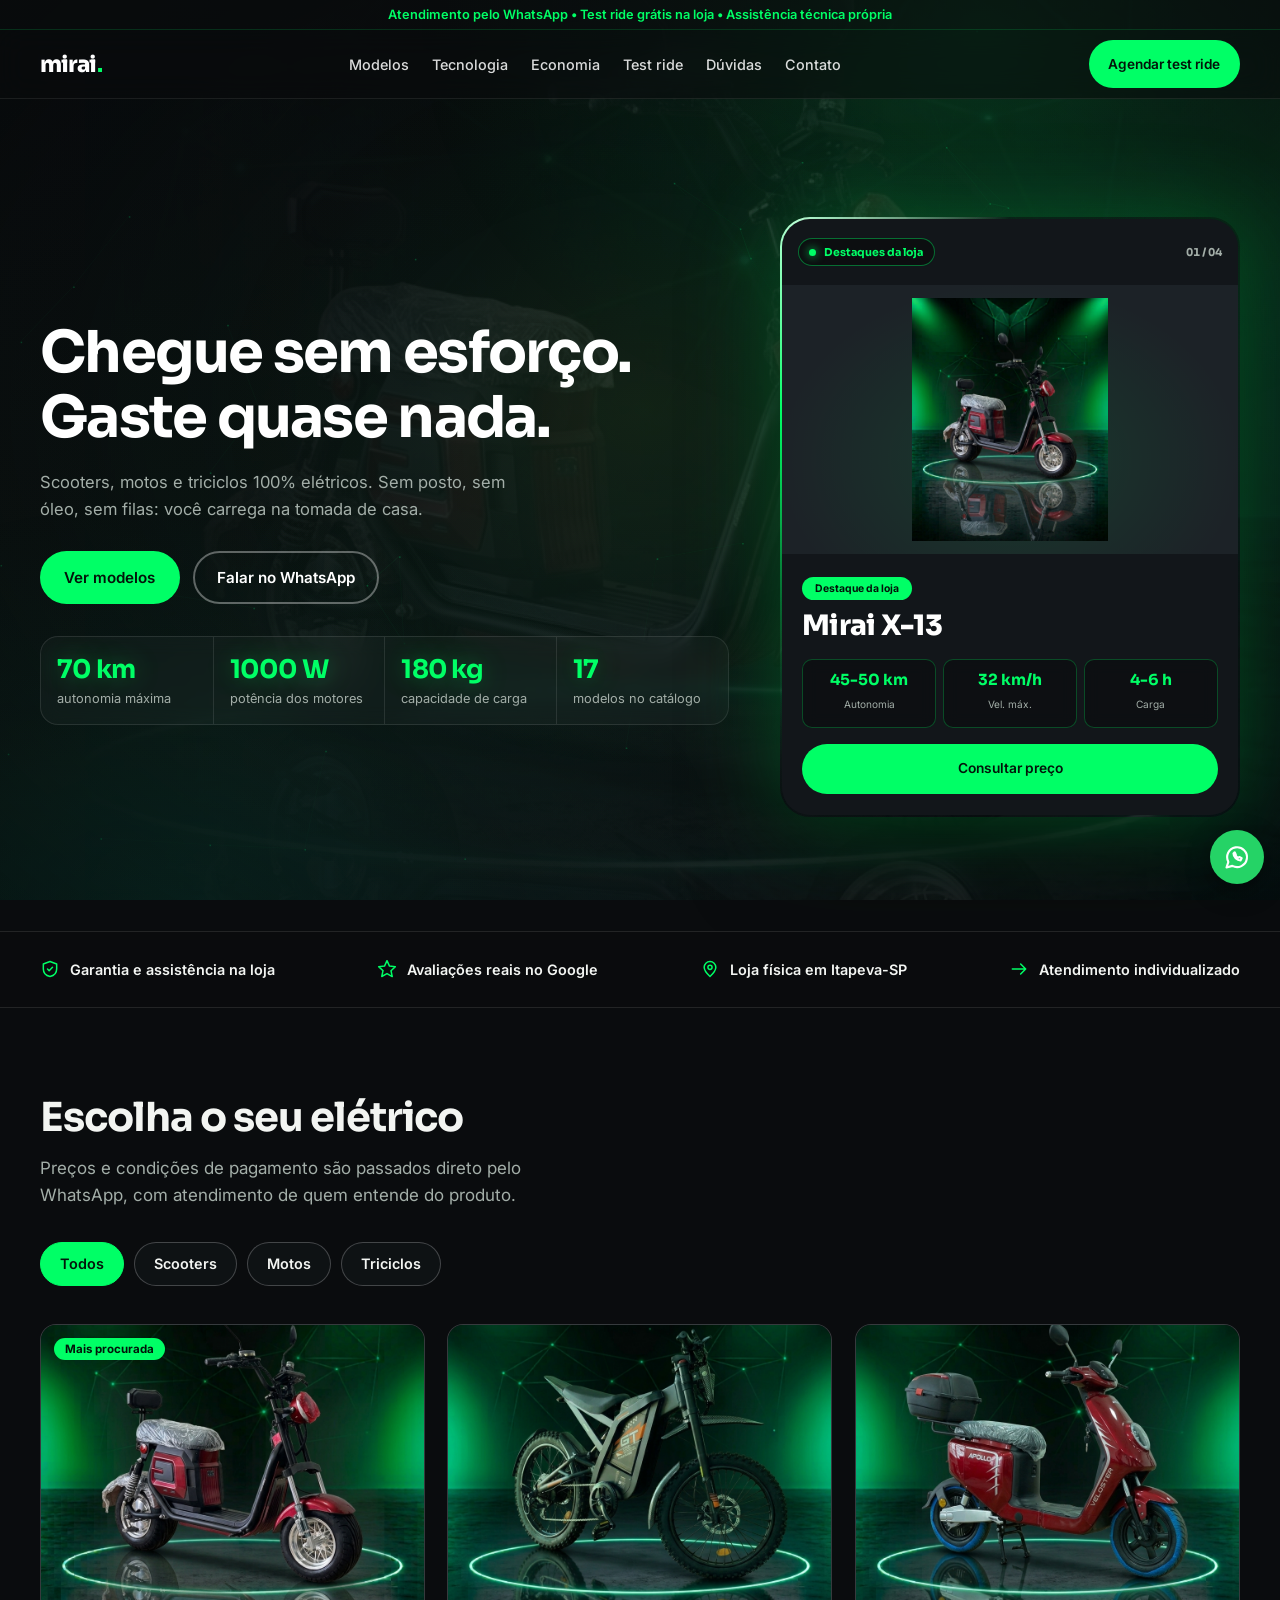
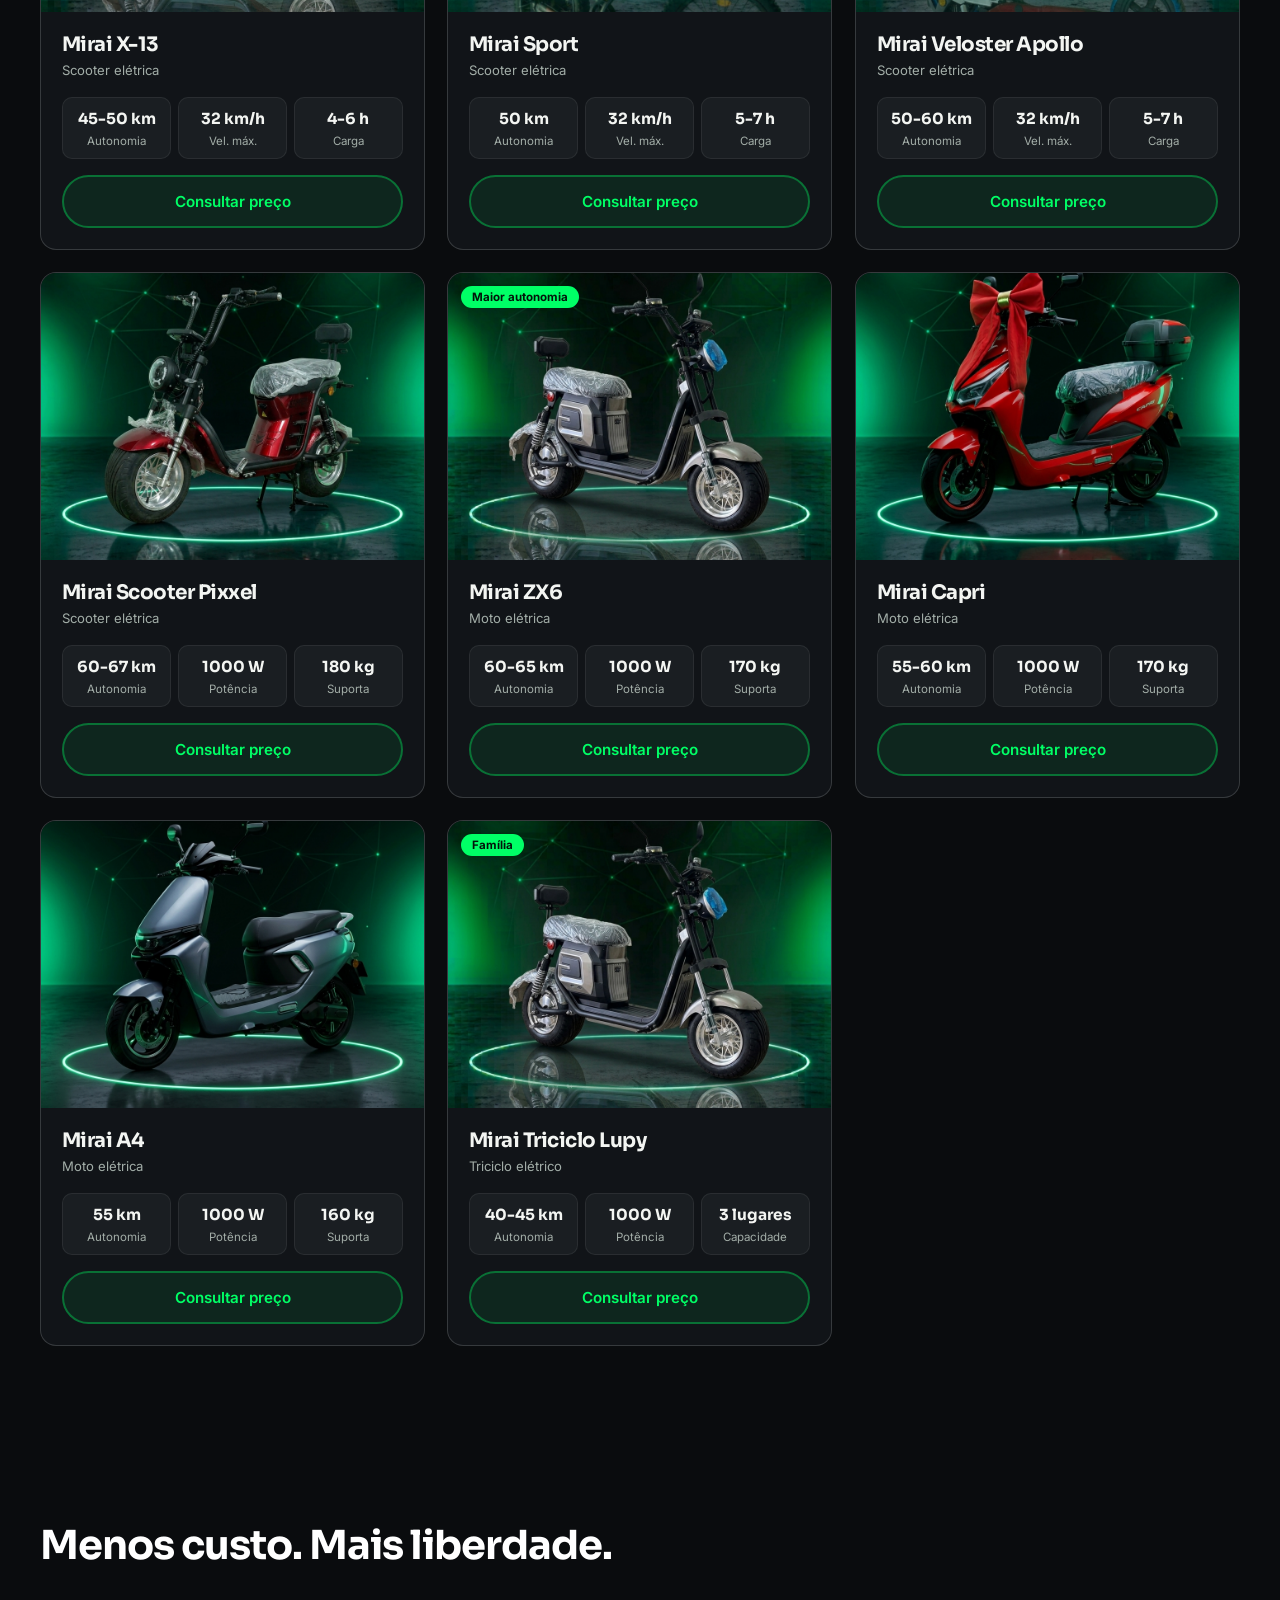
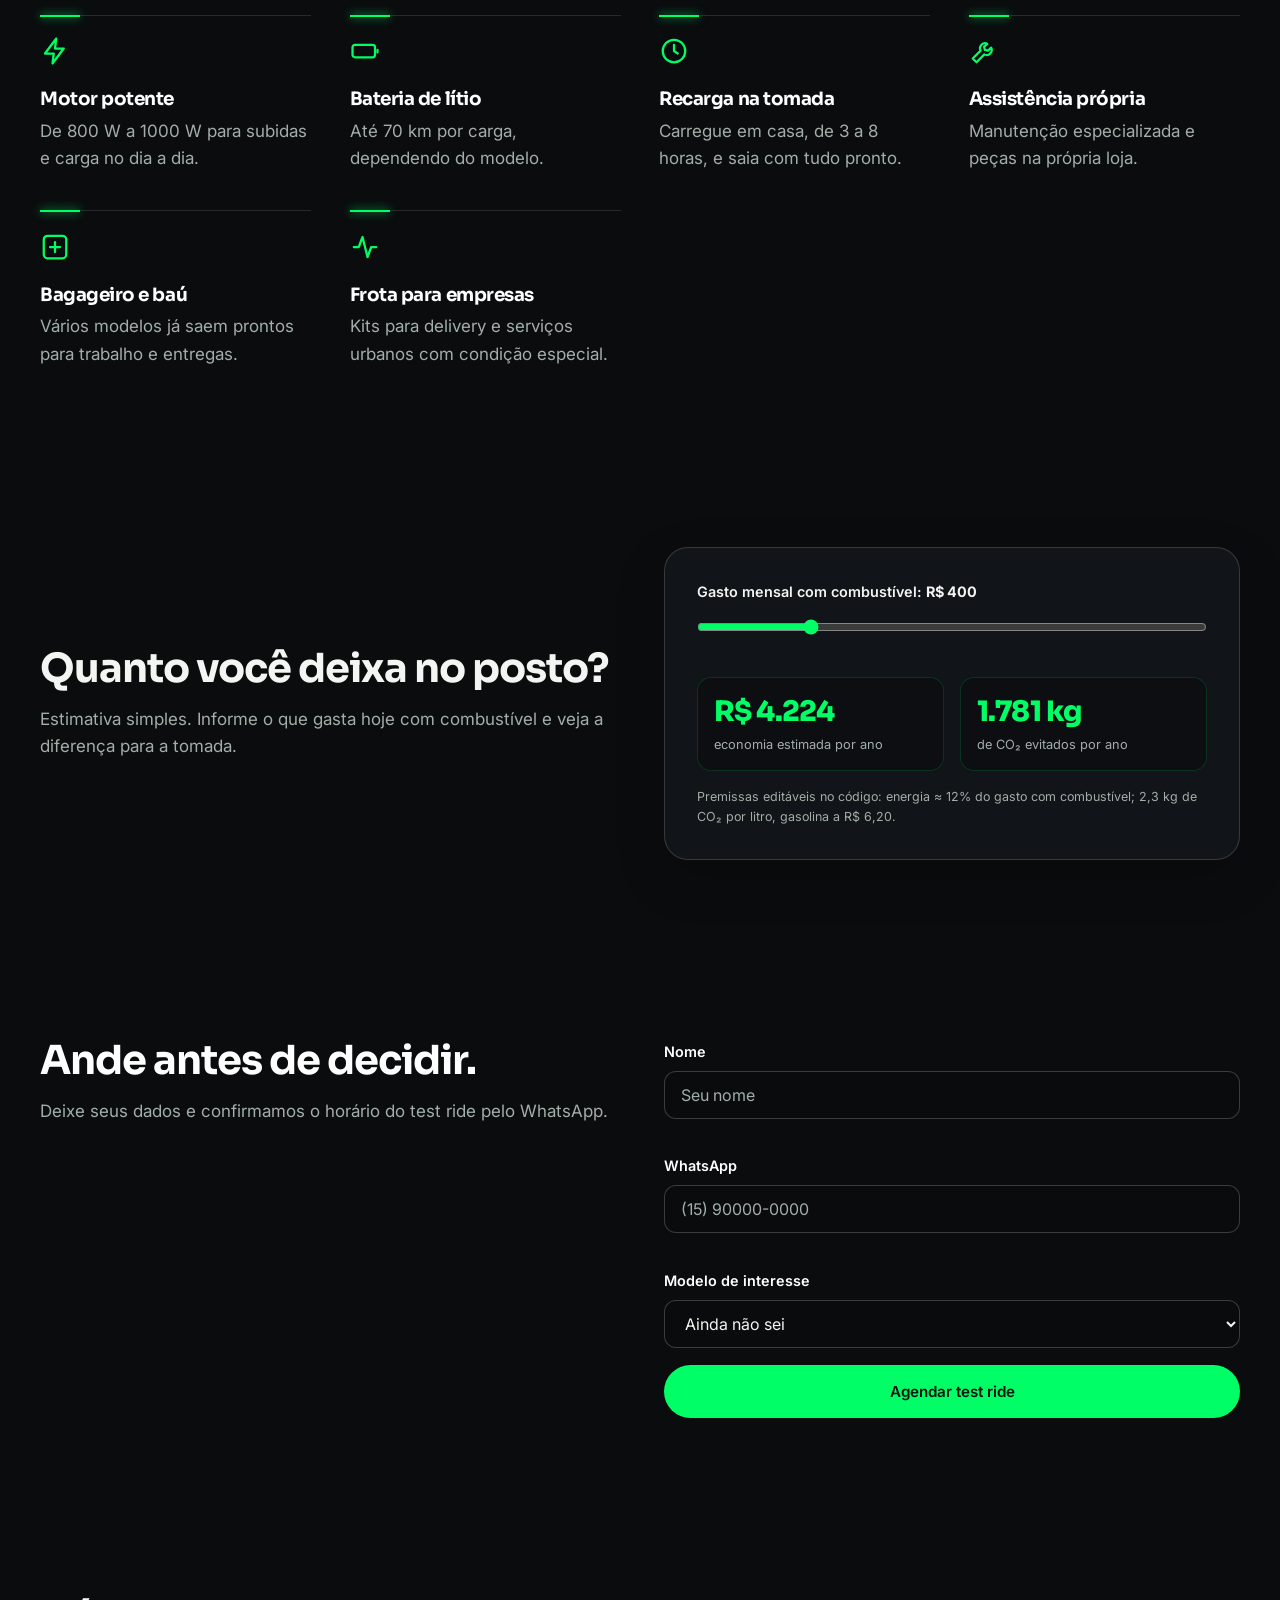
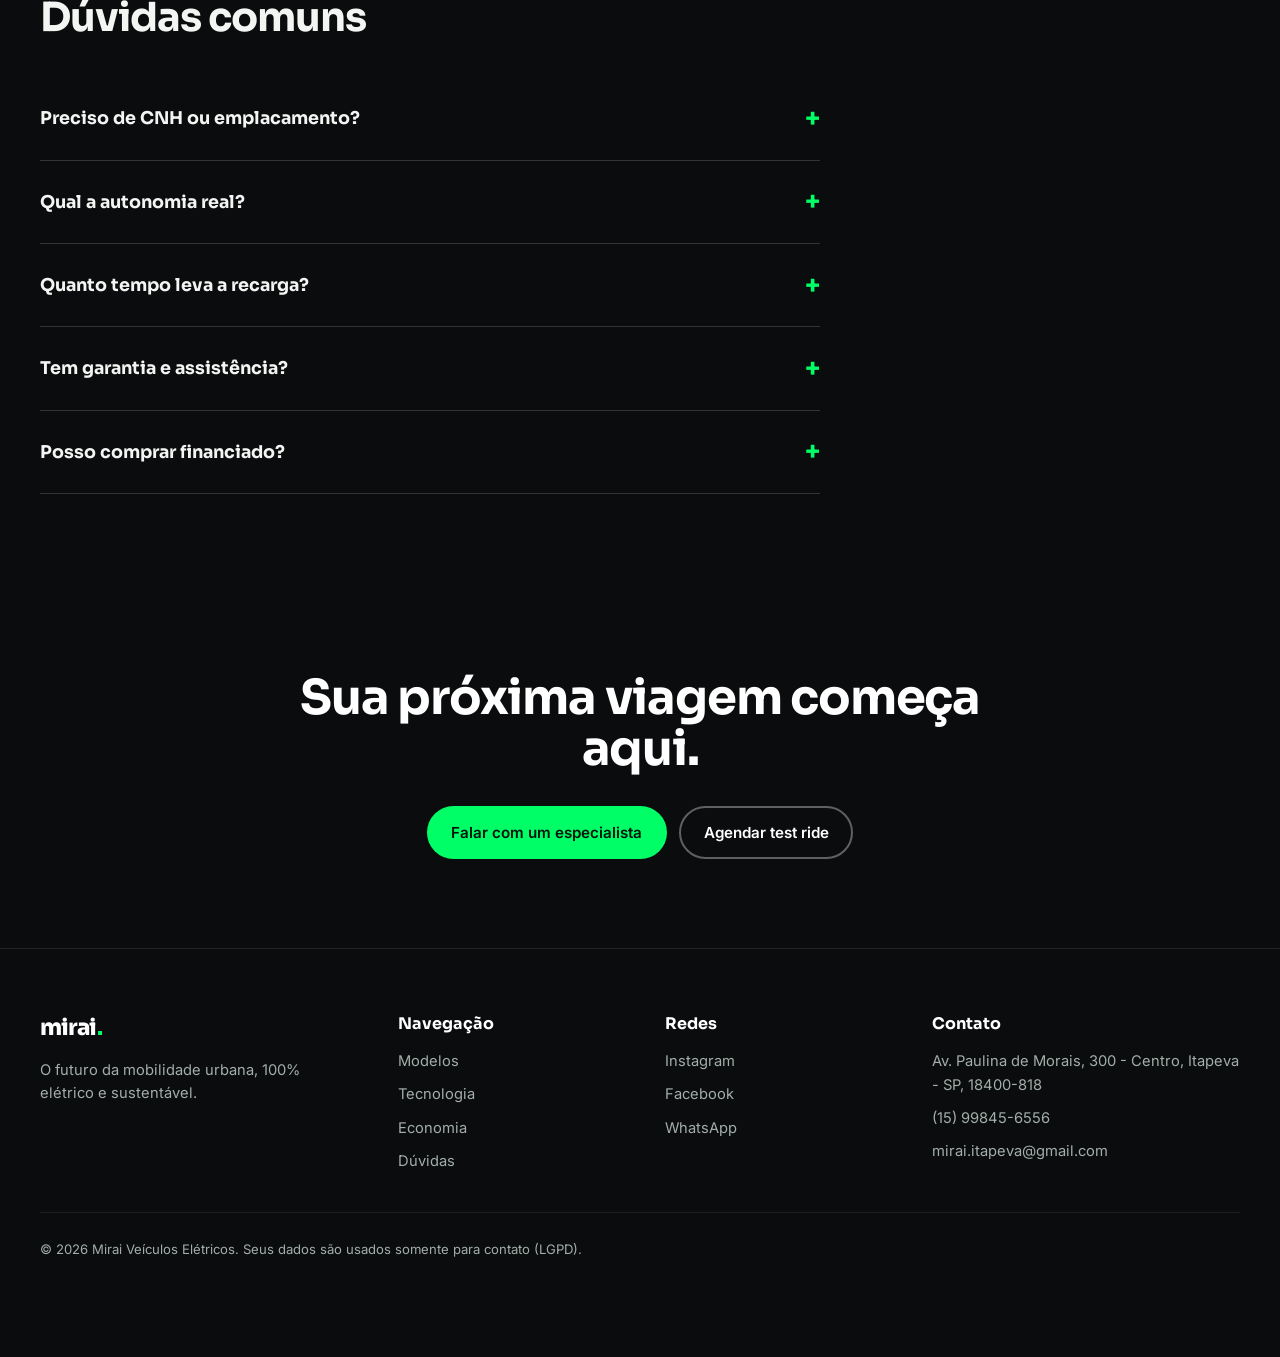
==== commit 0e91a54c: "Refactor code structure for improved readability and maintainability" ====
--- a/site.html
+++ b/site.html
@@ -1,877 +1,170 @@
 <!DOCTYPE html>
 <html lang="pt-BR">
+<head>
+<meta charset="UTF-8">
+<meta name="viewport" content="width=device-width, initial-scale=1, viewport-fit=cover">
+<meta name="theme-color" content="#0a0c0e">
+<title>Mirai Elétricos | Scooters e motos elétricas em Itapeva</title>
+<meta name="description" content="Scooters, motos e triciclos elétricos em Itapeva-SP. Test ride, assistência técnica e atendimento pelo WhatsApp.">
+<link rel="preconnect" href="https://fonts.googleapis.com"><link rel="preconnect" href="https://fonts.gstatic.com" crossorigin>
+<link href="https://fonts.googleapis.com/css2?family=Sora:wght@500;700;800&family=Inter:wght@400;500;600&display=swap" rel="stylesheet">
+<script type="application/ld+json">{"@context":"https://schema.org","@type":"Organization","name":"Mirai Elétricos","url":"https://seudominio.com.br/","telephone":"+55-15-99845-6556","address":{"@type":"PostalAddress","streetAddress":"Av. Paulina de Morais, 300","addressLocality":"Itapeva","addressRegion":"SP","postalCode":"18400-818","addressCountry":"BR"}}</script>
+<link rel="stylesheet" href="style.css">
+</head>
+<body>
+<div class="hero-bg site-bg" aria-hidden="true">
+ <img src="assets/Mirai X-13 (2).jpg" alt="" onerror="this.remove()">
+ <div class="ambient-wash"><span class="ambient-orb ambient-a"></span><span class="ambient-orb ambient-b"></span><span class="ambient-orb ambient-c"></span></div>
+ <canvas id="net"></canvas><div class="ambient-vignette"></div>
+</div>
 
-<head>
-    <meta charset="UTF-8">
-    <meta name="viewport" content="width=device-width, initial-scale=1.0, viewport-fit=cover">
-    <meta name="theme-color" content="#0a0c0e">
-    <title>Mirai Elétricos | Mobilidade do Futuro</title>
+<div class="topbar">Atendimento pelo WhatsApp &bull; Test ride grátis na loja &bull; Assistência técnica própria</div>
 
-    <meta name="description"
-        content="Conheça a linha completa Mirai Elétricos: Mirai X-13, Sport GT, Veloster Apollo, Urban-E e TriCargo. Bikes, scooters e triciclos elétricos com alta autonomia e zero emissão.">
-    <link rel="canonical" href="https://seudominio.com.br/site.html">
+<header>
+  <div class="wrap nav" id="nav">
+    <a href="#home" class="logo" aria-label="Mirai Elétricos">mirai<b>.</b></a>
+    <ul id="menu">
+      <li><a href="#bikes">Modelos</a></li>
+      <li><a href="#tecnologia">Tecnologia</a></li>
+      <li><a href="#economia">Economia</a></li>
+      <li><a href="#testride">Test ride</a></li>
+      <li><a href="#faq">Dúvidas</a></li>
+      <li><a href="#contato">Contato</a></li>
+    </ul>
+    <a class="btn btn-p" href="#testride">Agendar test ride</a>
+    <button class="burger" id="burger" type="button" aria-label="Abrir menu" aria-controls="menu" aria-expanded="false">
+      <svg class="i" viewBox="0 0 24 24"><path d="M4 7h16M4 12h16M4 17h16"/></svg>
+    </button>
+  </div>
+</header>
 
-    <meta property="og:type" content="website">
-    <meta property="og:title" content="Mirai Elétricos | Mobilidade do Futuro">
-    <meta property="og:description"
-        content="Bikes, scooters e triciclos elétricos de alta performance. Confira nosso line-up completo.">
-    <meta property="og:url" content="https://seudominio.com.br/site.html">
-    <meta property="og:image" content="https://seudominio.com.br/assets/Mirai%20X-13.jpg">
-    <meta property="og:locale" content="pt_BR">
+<main id="home">
+<!-- HERO -->
+<section class="hero">
+  <div class="hv" role="region" aria-roledescription="carrossel" aria-label="Destaques da loja" data-autoplay="playing">
+    <div class="hv-in">
+      <div class="hv-top"><span class="live"><i aria-hidden="true"></i> Destaques da loja</span><div class="hv-controls"><span id="vc" aria-label="Destaque 1 de 4">01 / 04</span></div></div>
+      <div class="vstage" id="vstage"></div>
+    </div>
+  </div>
+  <div class="wrap">
+    <h1 id="h1"><span style="--n:0">Chegue</span> <span style="--n:1">sem</span> <span style="--n:2">esforço.</span> <span style="--n:3">Gaste</span> <span style="--n:4">quase</span> <span style="--n:5">nada.</span></h1>
+    <p>Scooters, motos e triciclos 100% elétricos. Sem posto, sem óleo, sem filas: você carrega na tomada de casa.</p>
+    <div class="cta-row">
+      <a class="btn btn-p" href="#bikes">Ver modelos</a>
+      <a class="btn btn-s" href="https://wa.me/5515998456556?text=Ol%C3%A1%21%20Quero%20conhecer%20os%20modelos%20da%20Mirai." target="_blank" rel="noopener noreferrer">Falar no WhatsApp</a>
+    </div>
+    <div class="stats">
+      <div class="stat"><strong><span class="count" data-to="70">0</span> km</strong><small>autonomia máxima</small></div>
+      <div class="stat"><strong><span class="count" data-to="1000">0</span> W</strong><small>potência dos motores</small></div>
+      <div class="stat"><strong><span class="count" data-to="180">0</span> kg</strong><small>capacidade de carga</small></div>
+      <div class="stat"><strong><span class="count" data-to="17">0</span></strong><small>modelos no catálogo</small></div>
+    </div>
+  </div>
+</section>
 
-    <meta name="twitter:card" content="summary_large_image">
-    <meta name="twitter:title" content="Mirai Elétricos | Mobilidade do Futuro">
-    <meta name="twitter:description" content="Bikes, scooters e triciclos elétricos de alta performance.">
-    <meta name="twitter:image" content="https://seudominio.com.br/assets/Mirai%20X-13.jpg">
+<!-- CONFIANÇA -->
+<div class="trust"><div class="wrap">
+  <span><svg class="i" viewBox="0 0 24 24"><path d="m12 3 8 3v6c0 4.5-3.2 8-8 9-4.8-1-8-4.5-8-9V6z"/><path d="m9 12 2 2 4-4"/></svg>Garantia e assistência na loja</span>
+  <span><svg class="i" viewBox="0 0 24 24"><path d="M12 2l3 6.5 7 .8-5.2 4.8 1.5 7L12 17.5 5.7 21l1.5-7L2 9.3l7-.8z"/></svg>Avaliações reais no Google</span>
+  <span><svg class="i" viewBox="0 0 24 24"><path d="M12 21s-7-6.2-7-11a7 7 0 0 1 14 0c0 4.8-7 11-7 11z"/><circle cx="12" cy="10" r="2.5"/></svg>Loja física em Itapeva-SP</span>
+  <span><svg class="i" viewBox="0 0 24 24"><path d="M4 12h16M14 6l6 6-6 6"/></svg>Atendimento individualizado</span>
+</div></div>
 
-    <!-- Google Fonts & Lucide Icons -->
-    <link rel="preconnect" href="https://fonts.googleapis.com">
-    <link rel="preconnect" href="https://fonts.gstatic.com" crossorigin>
-    <link
-        href="https://fonts.googleapis.com/css2?family=Inter:wght@400;500;600;700;800;900&family=Orbitron:wght@500;600;700;800;900&family=Rajdhani:wght@400;500;600;700&display=swap"
-        rel="stylesheet">
-    <script src="https://unpkg.com/lucide@0.460.0"></script>
+<!-- PRODUTOS -->
+<section id="bikes"><div class="wrap">
+  <h2 class="rv">Escolha o seu elétrico</h2>
+  <p class="lead muted rv">Preços e condições de pagamento são passados direto pelo WhatsApp, com atendimento de quem entende do produto.</p>
+  <div class="filters" role="group" aria-label="Filtrar por categoria">
+    <button class="chip" aria-pressed="true" data-f="todos">Todos</button>
+    <button class="chip" aria-pressed="false" data-f="scooter">Scooters</button>
+    <button class="chip" aria-pressed="false" data-f="moto">Motos</button>
+    <button class="chip" aria-pressed="false" data-f="triciclo">Triciclos</button>
+  </div>
+  <div class="grid" id="grid"></div>
+</div></section>
 
-    <link rel="icon" href="favicon.ico" sizes="any">
-    <link rel="icon" type="image/png" sizes="32x32" href="assets/favicon-32.png">
-    <link rel="icon" type="image/png" sizes="192x192" href="assets/icon-192.png">
-    <link rel="apple-touch-icon" href="assets/apple-touch-icon.png">
+<!-- TECNOLOGIA -->
+<section id="tecnologia" class="dark"><div class="wrap">
+  <h2 class="rv">Menos custo. Mais liberdade.</h2>
+  <div class="feat">
+    <div class="rv"><svg class="i" viewBox="0 0 24 24"><path d="M13 2 4 14h7l-1 8 9-12h-7z"/></svg><h3>Motor potente</h3><p class="muted">De 800 W a 1000 W para subidas e carga no dia a dia.</p></div>
+    <div class="rv"><svg class="i" viewBox="0 0 24 24"><rect x="2" y="7" width="18" height="10" rx="2"/><path d="M22 11v2"/></svg><h3>Bateria de lítio</h3><p class="muted">Até 70 km por carga, dependendo do modelo.</p></div>
+    <div class="rv"><svg class="i" viewBox="0 0 24 24"><circle cx="12" cy="12" r="9"/><path d="M12 7v5l3 2"/></svg><h3>Recarga na tomada</h3><p class="muted">Carregue em casa, de 3 a 8 horas, e saia com tudo pronto.</p></div>
+    <div class="rv"><svg class="i" viewBox="0 0 24 24"><path d="M14.7 6.3a4 4 0 0 0-5.4 5.4L3 18l3 3 6.3-6.3a4 4 0 0 0 5.4-5.4l-2.4 2.4-2.6-.6-.6-2.6z"/></svg><h3>Assistência própria</h3><p class="muted">Manutenção especializada e peças na própria loja.</p></div>
+    <div class="rv"><svg class="i" viewBox="0 0 24 24"><rect x="3" y="3" width="18" height="18" rx="3"/><path d="M8 12h8M12 8v8"/></svg><h3>Bagageiro e baú</h3><p class="muted">Vários modelos já saem prontos para trabalho e entregas.</p></div>
+    <div class="rv"><svg class="i" viewBox="0 0 24 24"><path d="M3 12h4l3-8 4 16 3-8h4"/></svg><h3>Frota para empresas</h3><p class="muted">Kits para delivery e serviços urbanos com condição especial.</p></div>
+  </div>
+</div></section>
 
-    <!-- Arquivo CSS Externo -->
-    <link rel="stylesheet" href="style.css">
-    <link rel="stylesheet" href="./Vitrine de produtos - HOME/hero-showcase.css">
-</head>
+<!-- CALCULADORA -->
+<section id="economia"><div class="wrap calc">
+  <div>
+    <h2 class="rv">Quanto você deixa no posto?</h2>
+    <p class="lead muted rv">Estimativa simples. Informe o que gasta hoje com combustível e veja a diferença para a tomada.</p>
+  </div>
+  <div class="panel rv">
+    <label for="gasto">Gasto mensal com combustível: <b id="gv">R$ 400</b></label>
+    <input type="range" id="gasto" min="100" max="1500" step="50" value="400">
+    <div class="res">
+      <div><strong id="r1">R$ 0</strong><small>economia estimada por ano</small></div>
+      <div><strong id="r2">0 kg</strong><small>de CO₂ evitados por ano</small></div>
+    </div>
+    <p class="muted" style="font-size:.78rem;margin-top:1rem">Premissas editáveis no código: energia ≈ 12% do gasto com combustível; 2,3 kg de CO₂ por litro, gasolina a R$ 6,20.</p>
+  </div>
+</div></section>
 
-<body>
-    <div id="scroll-progress"></div>
+<!-- TEST RIDE -->
+<section id="testride" class="dark"><div class="wrap ride">
+  <div>
+    <h2 class="rv">Ande antes de decidir.</h2>
+    <p class="lead muted rv">Deixe seus dados e confirmamos o horário do test ride pelo WhatsApp.</p>
+  </div>
+  <form id="tr" novalidate class="rv">
+    <div><label for="n">Nome</label><input id="n" autocomplete="name" placeholder="Seu nome"><div class="err" id="en"></div></div>
+    <div><label for="w">WhatsApp</label><input id="w" type="tel" inputmode="numeric" autocomplete="tel" placeholder="(15) 90000-0000" maxlength="15"><div class="err" id="ew"></div></div>
+    <div><label for="m">Modelo de interesse</label><select id="m"></select></div>
+    <button class="btn btn-p" type="submit">Agendar test ride</button>
+    <div class="ok" id="ok" role="status">Pronto! Abrimos o WhatsApp com seu pedido. Se não abriu, toque em enviar na conversa.</div>
+  </form>
+</div></section>
 
-    <!-- NAVBAR DESKTOP -->
-    <nav class="navbar">
-        <a href="site.html" class="logo" aria-label="Mirai Veículos - início">
-            <img class="logo-img logo-img--nav" src="assets/logo.webp" alt="Mirai Veículos" width="480" height="123"
-                fetchpriority="high">
-        </a>
-        <ul class="nav-links">
-            <li><a href="#home">Home</a></li>
-            <li><a href="#produtos">Produtos</a></li>
-            <li><a href="#servicos">Serviços</a></li>
-            <li><a href="#suporte">Suporte</a></li>
-            <li><a href="#sobre">Sobre</a></li>
-            <li><a href="#avaliacoes">Avaliações</a></li>
-        </ul>
-    </nav>
+<!-- FAQ -->
+<section id="faq"><div class="wrap">
+  <h2 class="rv">Dúvidas comuns</h2>
+  <div class="faq">
+    <details><summary>Preciso de CNH ou emplacamento?</summary><p>Depende da potência e da velocidade do modelo, conforme as regras do Contran. Confirme o enquadramento do modelo que você escolheu com nossa equipe antes da compra.</p></details>
+    <details><summary>Qual a autonomia real?</summary><p>A autonomia varia com peso, relevo e velocidade. Os valores do catálogo são faixas de referência por modelo.</p></details>
+    <details><summary>Quanto tempo leva a recarga?</summary><p>Entre 3 e 8 horas, em tomada comum, conforme o modelo.</p></details>
+    <details><summary>Tem garantia e assistência?</summary><p>Sim. A assistência técnica é feita na loja, em Itapeva. Prazos e termos são informados na compra.</p></details>
+    <details><summary>Posso comprar financiado?</summary><p>Fale com a equipe pelo WhatsApp para ver as formas de pagamento disponíveis.</p></details>
+  </div>
+</div></section>
 
-    <!-- BOTTOM NAV MOBILE (Exclusiva para Celulares) -->
-    <div class="mobile-bottom-nav">
-        <a href="#home" class="active"><i data-lucide="home"></i><span>Home</span></a>
-        <a href="#produtos"><i data-lucide="bike"></i><span>Produtos</span></a>
-        <a href="#servicos"><i data-lucide="wrench"></i><span>Serviços</span></a>
-        <a href="#avaliacoes"><i data-lucide="star"></i><span>Avaliações</span></a>
-        <a href="https://wa.me/5515998456556" target="_blank" rel="noopener noreferrer" class="nav-whatsapp"><i data-lucide="message-circle-more"></i><span>WhatsApp</span></a>
-    </div>
+<!-- CTA FINAL -->
+<section class="dark final" id="contato"><div class="wrap">
+  <h2 class="rv">Sua próxima viagem começa aqui.</h2>
+  <div class="cta-row">
+    <a class="btn btn-p" href="https://wa.me/5515998456556?text=Ol%C3%A1%21%20Quero%20conhecer%20os%20modelos%20da%20Mirai." target="_blank" rel="noopener noreferrer">Falar com um especialista</a>
+    <a class="btn btn-s" href="#testride">Agendar test ride</a>
+  </div>
+</div></section>
+</main>
 
-    <!-- HERO SECTION / HOME -->
-    <section id="home" class="hero">
-        <div class="hero-content">
-            <h1 class="hero-title">O FUTURO DA <span class="neon-text">MOBILIDADE</span> É AGORA</h1>
-            <p class="hero-subtitle">Bikes, Scooters e Triciclos elétricos de alta performance. Zero emissão de carbono,
-                máxima economia para o seu dia a dia.</p>
-            <a href="#produtos" class="btn-neon">
-                <span>VER MODELOS</span>
-                <i data-lucide="chevron-right"></i>
-            </a>
-        </div>
-        <!-- HERO SHOWCASE: substitui o antigo <div class="hero-card-preview"> inteiro -->
-<div class="hero-showcase" id="heroShowcase" role="region" aria-roledescription="carrossel" aria-label="Destaques da linha Mirai">
-    <div class="showcase-halo"></div>
+<footer><div class="wrap">
+  <div class="fgrid">
+    <div><a href="#home" class="logo" style="color:#fff">mirai<b>.</b></a><p style="margin-top:1rem;max-width:30ch">O futuro da mobilidade urbana, 100% elétrico e sustentável.</p></div>
+    <div><h4>Navegação</h4><ul><li><a href="#bikes">Modelos</a></li><li><a href="#tecnologia">Tecnologia</a></li><li><a href="#economia">Economia</a></li><li><a href="#faq">Dúvidas</a></li></ul></div>
+    <div><h4>Redes</h4><ul><li><a href="https://www.instagram.com/mirai.itapeva/" target="_blank" rel="noopener noreferrer">Instagram</a></li><li><a href="https://www.facebook.com/61592058405448/" target="_blank" rel="noopener noreferrer">Facebook</a></li><li><a href="https://wa.me/5515998456556" target="_blank" rel="noopener noreferrer">WhatsApp</a></li></ul></div>
+    <div><h4>Contato</h4><ul><li>Av. Paulina de Morais, 300 - Centro, Itapeva - SP, 18400-818</li><li>(15) 99845-6556</li><li>mirai.itapeva@gmail.com</li></ul></div>
+  </div>
+  <div class="legal"><span>&copy; <span id="yr"></span> Mirai Veículos Elétricos. Seus dados são usados somente para contato (LGPD).</span></div>
+</div></footer>
 
-    <div class="showcase-card">
+<a class="wpp" href="https://wa.me/5515998456556?text=Ol%C3%A1%21%20Vim%20pelo%20site%20da%20Mirai." target="_blank" rel="noopener noreferrer" aria-label="Falar no WhatsApp">
+  <svg viewBox="0 0 24 24" fill="none" stroke="currentColor" stroke-width="1.8" stroke-linecap="round" stroke-linejoin="round"><path d="M3 21l1.6-4.8A8.5 8.5 0 1 1 8 19.6z"/><path d="M9 9c0 3 3 6 6 6l1-2-2-1-1 .7c-1-.4-1.8-1.2-2.2-2.2L11 10l-1-2z"/></svg>
+</a>
 
-        <div class="showcase-topbar">
-            <span class="showcase-badge"><span class="live-dot"></span>EM DESTAQUE</span>
-            <span class="showcase-counter"><b id="showcaseIndex">01</b> / 05</span>
-        </div>
-
-        <div class="showcase-stage">
-
-            <!-- 1 -->
-            <article class="showcase-slide is-active" role="group" aria-roledescription="slide" aria-label="1 de 5">
-                <div class="slide-media">
-                    <img src="./assets/Mirai X-13 (2).jpg" alt="Mirai X-13" decoding="async">
-                </div>
-                <div class="slide-info">
-                    <div class="slide-eyebrow">TECNOLOGIA MIRAI</div>
-                    <h3 class="slide-name">Mirai X-13</h3>
-                    <div class="slide-specs">
-                        <div class="spec-chip"><i data-lucide="battery-charging"></i><strong>45-50 km</strong><small>Autonomia</small></div>
-                        <div class="spec-chip"><i data-lucide="gauge"></i><strong>32 km/h</strong><small>Vel. máx.</small></div>
-                        <div class="spec-chip"><i data-lucide="clock"></i><strong>4-6 h</strong><small>Carga</small></div>
-                    </div>
-                </div>
-            </article>
-
-            <!-- 2 -->
-            <article class="showcase-slide" role="group" aria-roledescription="slide" aria-label="2 de 5" aria-hidden="true">
-                <div class="slide-media">
-                    <img src="assets/mirai sport (2).jpg" alt="Mirai Sport GT" loading="lazy" decoding="async">
-                </div>
-                <div class="slide-info">
-                    <div class="slide-eyebrow">TECNOLOGIA MIRAI</div>
-                    <h3 class="slide-name">Mirai Sport GT</h3>
-                    <div class="slide-specs">
-                        <div class="spec-chip"><i data-lucide="battery-charging"></i><strong>50 km</strong><small>Autonomia</small></div>
-                        <div class="spec-chip"><i data-lucide="gauge"></i><strong>32 km/h</strong><small>Vel. máx.</small></div>
-                        <div class="spec-chip"><i data-lucide="clock"></i><strong>5-7 h</strong><small>Carga</small></div>
-                    </div>
-                </div>
-            </article>
-
-            <!-- 3 -->
-            <article class="showcase-slide" role="group" aria-roledescription="slide" aria-label="3 de 5" aria-hidden="true">
-                <div class="slide-media">
-                    <img src="./assets/mirai veloster apollo (2).jpg" alt="Veloster Apollo" loading="lazy" decoding="async">
-                </div>
-                <div class="slide-info">
-                    <div class="slide-eyebrow">TECNOLOGIA MIRAI</div>
-                    <h3 class="slide-name">Veloster Apollo</h3>
-                    <div class="slide-specs">
-                        <div class="spec-chip"><i data-lucide="battery-charging"></i><strong>50-60 km</strong><small>Autonomia</small></div>
-                        <div class="spec-chip"><i data-lucide="gauge"></i><strong>32 km/h</strong><small>Vel. máx.</small></div>
-                        <div class="spec-chip"><i data-lucide="clock"></i><strong>5-7 h</strong><small>Carga</small></div>
-                    </div>
-                </div>
-            </article>
-
-            <!-- 4 -->
-            <article class="showcase-slide" role="group" aria-roledescription="slide" aria-label="4 de 5" aria-hidden="true">
-                <div class="slide-media">
-                    <img src="./assets/Mirai U2 (2).jpg" alt="Mirai U2" loading="lazy" decoding="async">
-                </div>
-                <div class="slide-info">
-                    <div class="slide-eyebrow">TECNOLOGIA MIRAI</div>
-                    <h3 class="slide-name">Mirai U2 </h3>
-                    <div class="slide-specs">
-                        <div class="spec-chip"><i data-lucide="battery-charging"></i><strong>35-40 km</strong><small>Autonomia</small></div>
-                        <div class="spec-chip"><i data-lucide="gauge"></i><strong>25 km/h</strong><small>Vel. máx.</small></div>
-                        <div class="spec-chip"><i data-lucide="clock"></i><strong>3-5 h</strong><small>Carga</small></div>
-                    </div>
-                </div>
-            </article>
-
-            <!-- 5 -->
-            <article class="showcase-slide" role="group" aria-roledescription="slide" aria-label="5 de 5" aria-hidden="true">
-                <div class="slide-media">
-                    <img src="./assets/Mirai Raptor Pro (2).jpg" alt="Mirai Raptor Pro" loading="lazy" decoding="async">
-                </div>
-                <div class="slide-info">
-                    <div class="slide-eyebrow">TECNOLOGIA MIRAI</div>
-                    <h3 class="slide-name">Mirai Raptor Pro</h3>
-                    <div class="slide-specs">
-                        <div class="spec-chip"><i data-lucide="battery-charging"></i><strong>60-70 km</strong><small>Autonomia</small></div>
-                        <div class="spec-chip"><i data-lucide="gauge"></i><strong>28 km/h</strong><small>Vel. máx.</small></div>
-                        <div class="spec-chip"><i data-lucide="clock"></i><strong>6-8 h</strong><small>Carga</small></div>
-                    </div>
-                </div>
-            </article>
-
-        </div>
-
-        <div class="showcase-controls">
-            <div class="showcase-dots">
-                <button type="button" class="showcase-dot is-active" aria-label="Ver Mirai X-13"><span></span></button>
-                <button type="button" class="showcase-dot" aria-label="Ver Mirai Sport GT"><span></span></button>
-                <button type="button" class="showcase-dot" aria-label="Ver Veloster Apollo"><span></span></button>
-                <button type="button" class="showcase-dot" aria-label="Ver Mirai Urban-E"><span></span></button>
-                <button type="button" class="showcase-dot" aria-label="Ver Mirai TriCargo"><span></span></button>
-            </div>
-            <a href="https://wa.me/5515998456556" target="_blank" rel="noopener noreferrer" class="showcase-link">Consultar preço <i data-lucide="arrow-right"></i></a>
-        </div>
-
-    </div>
-</div>
-    </section>
-
-    <!-- PRODUTOS -->
-    <section id="produtos">
-        <h2 class="section-title">NOSSO <span class="neon-text">LINE-UP</span></h2>
-
-        <div class="product-filters" role="tablist" aria-label="Filtrar produtos por categoria">
-            <button type="button" class="filter-chip active" data-filter="todos" role="tab" aria-selected="true">Todos</button>
-            <button type="button" class="filter-chip" data-filter="scooter" role="tab" aria-selected="false">Scooters</button>
-            <button type="button" class="filter-chip" data-filter="moto" role="tab" aria-selected="false">Motos</button>
-            <button type="button" class="filter-chip" data-filter="triciclo" role="tab" aria-selected="false">Triciclos</button>
-        </div>
-
-        <div class="grid-container">
-            <!-- Card 1: Mirai X-13 -->
-            <div class="card" data-category="scooter">
-                <img class="card-image" src="./assets/Mirai X-13 (2).jpg" alt="Mirai X-13" loading="lazy">
-                <h3>Mirai X-13</h3>
-                <ul class="card-specs">
-                    <li><i data-lucide="battery-charging" class="neon-text"></i> Autonomia: 45-50 km</li>
-                    <li><i data-lucide="gauge" class="neon-text"></i> Vel. Máxima: 32 km/h</li>
-                    <li><i data-lucide="clock" class="neon-text"></i> Carga: 4-6 horas</li>
-                </ul>
-                <a href="https://wa.me/5515998456556?text=Ol%C3%A1%21%20Gostaria%20de%20saber%20o%20pre%C3%A7o%20do%20modelo%20Mirai%20X-13." target="_blank" rel="noopener noreferrer" class="btn-neon">Consultar Preço</a>
-            </div>
-            <!-- Card 2: Mirai Sport (imagem nova (estúdio neon)) -->
-            <div class="card" data-category="scooter">
-                <img class="card-image" src="./assets/mirai sport (2).jpg" alt="Mirai Sport" loading="lazy">
-                <h3>Mirai Sport</h3>
-                <ul class="card-specs">
-                    <li><i data-lucide="battery-charging" class="neon-text"></i> Autonomia: 50 km</li>
-                    <li><i data-lucide="gauge" class="neon-text"></i> Vel. Máxima: 32 km/h</li>
-                    <li><i data-lucide="clock" class="neon-text"></i> Carga: 5-7 horas</li>
-                </ul>
-                <a href="https://wa.me/5515998456556?text=Ol%C3%A1%21%20Gostaria%20de%20saber%20o%20pre%C3%A7o%20do%20modelo%20Mirai%20Sport." target="_blank" rel="noopener noreferrer" class="btn-neon">Consultar Preço</a>
-            </div>
-            <!-- Card 3: Mirai Veloster Apollo -->
-            <div class="card" data-category="scooter">
-                <img class="card-image" src="./assets/mirai veloster apollo (2).jpg" alt="Mirai Veloster Apollo" loading="lazy">
-                <h3>Mirai Veloster Apollo</h3>
-                <ul class="card-specs">
-                    <li><i data-lucide="battery-charging" class="neon-text"></i> Autonomia: 50-60 km</li>
-                    <li><i data-lucide="gauge" class="neon-text"></i> Vel. Máxima: 32 km/h</li>
-                    <li><i data-lucide="clock" class="neon-text"></i> Carga: 5-7 horas</li>
-                </ul>
-                <a href="https://wa.me/5515998456556?text=Ol%C3%A1%21%20Gostaria%20de%20saber%20o%20pre%C3%A7o%20do%20modelo%20Mirai%20Veloster%20Apollo." target="_blank" rel="noopener noreferrer" class="btn-neon">Consultar Preço</a>
-            </div>
-            <!-- Card 4: Mirai Skylo (imagem nova (estúdio neon)) -->
-            <div class="card" data-category="scooter">
-                <img class="card-image" src="./assets/mirai skylo (2).jpg" alt="Mirai Skylo" loading="lazy">
-                <h3>Mirai Skylo</h3>
-                <ul class="card-specs">
-                    <li><i data-lucide="battery-charging" class="neon-text"></i> Autonomia: 50-60 km</li>
-                    <li><i data-lucide="gauge" class="neon-text"></i> Vel. Máxima: 32 km/h</li>
-                    <li><i data-lucide="clock" class="neon-text"></i> Carga: 5-7 horas</li>
-                </ul>
-                <a href="https://wa.me/5515998456556?text=Ol%C3%A1%21%20Gostaria%20de%20saber%20o%20pre%C3%A7o%20do%20modelo%20Mirai%20Skylo." target="_blank" rel="noopener noreferrer" class="btn-neon">Consultar Preço</a>
-            </div>
-            
-            <!-- Card 6: Mirai Vtol (foto cortada na borda: ideal refazer) -->
-            <div class="card" data-category="scooter">
-                <img class="card-image" src="./assets/Mirai Vtol (2).jpg" alt="Mirai Vtol" loading="lazy">
-                <h3>Mirai Vtol</h3>
-                <ul class="card-specs">
-                    <li><i data-lucide="battery-charging" class="neon-text"></i> Autonomia: 50-60 km</li>
-                    <li><i data-lucide="gauge" class="neon-text"></i> Vel. Máxima: 32 km/h</li>
-                    <li><i data-lucide="clock" class="neon-text"></i> Carga: 5-7 horas</li>
-                </ul>
-                <a href="https://wa.me/5515998456556?text=Ol%C3%A1%21%20Gostaria%20de%20saber%20o%20pre%C3%A7o%20do%20modelo%20Mirai%20Vtol." target="_blank" rel="noopener noreferrer" class="btn-neon">Consultar Preço</a>
-            </div>
-            <!-- Card 7: Mirai U2 (foto cortada na borda: ideal refazer) -->
-            <div class="card" data-category="scooter">
-                <img class="card-image" src="./assets/Mirai U2 (2).jpg" alt="Mirai U2" loading="lazy">
-                <h3>Mirai U2</h3>
-                <ul class="card-specs">
-                    <li><i data-lucide="battery-charging" class="neon-text"></i> Autonomia: 50-60 km</li>
-                    <li><i data-lucide="gauge" class="neon-text"></i> Vel. Máxima: 32 km/h</li>
-                    <li><i data-lucide="clock" class="neon-text"></i> Carga: 5-7 horas</li>
-                </ul>
-                <a href="https://wa.me/5515998456556?text=Ol%C3%A1%21%20Gostaria%20de%20saber%20o%20pre%C3%A7o%20do%20modelo%20Mirai%20U2." target="_blank" rel="noopener noreferrer" class="btn-neon">Consultar Preço</a>
-            </div>
-            <!-- Card 8: Mirai Triciclo Lupy (TROCAR o caminho da foto pelo arquivo real) -->
-            <div class="card" data-category="triciclo">
-                <img class="card-image" src="./assets/Mirai ZX6 (2).jpg" alt="Mirai Triciclo Lupy" loading="lazy">
-                <h3>Mirai Triciclo Lupy</h3>
-                <ul class="card-specs">
-                    <li><i data-lucide="battery-charging" class="neon-text"></i> Autonomia: 40-45 km</li>
-                    <li><i data-lucide="zap" class="neon-text"></i> Potência: 1000 W</li>
-                    <li><i data-lucide="users" class="neon-text"></i> Capacidade: 3 assentos</li>
-                    <li><i data-lucide="package" class="neon-text"></i> Internos: 2 bagageiros</li>
-                </ul>
-                <a href="https://wa.me/5515998456556?text=Ol%C3%A1%21%20Gostaria%20de%20saber%20o%20pre%C3%A7o%20do%20modelo%20Mirai%20Triciclo%20Lupy." target="_blank" rel="noopener noreferrer" class="btn-neon">Consultar Preço</a>
-            </div>
-            <!-- Card 9: Mirai Apollo RS (TROCAR o caminho da foto pelo arquivo real) -->
-            <div class="card" data-category="moto">
-                <img class="card-image" src="./assets/mirai veloster apollo (2).jpg" alt="Mirai Apollo RS" loading="lazy">
-                <h3>Mirai Apollo RS</h3>
-                <ul class="card-specs">
-                    <li><i data-lucide="battery-charging" class="neon-text"></i> Autonomia: 50-55 km</li>
-                    <li><i data-lucide="zap" class="neon-text"></i> Potência: 1000 W</li>
-                    <li><i data-lucide="battery-full" class="neon-text"></i> Bateria: Lítio</li>
-                    <li><i data-lucide="package" class="neon-text"></i> Bagageiro: Baú</li>
-                </ul>
-                <a href="https://wa.me/5515998456556?text=Ol%C3%A1%21%20Gostaria%20de%20saber%20o%20pre%C3%A7o%20do%20modelo%20Mirai%20Apollo%20RS." target="_blank" rel="noopener noreferrer" class="btn-neon">Consultar Preço</a>
-            </div>
-            <!-- Card 10: Mirai Veloster Vexx (foto com varios veiculos: ideal refazer) -->
-            <div class="card" data-category="moto">
-                <img class="card-image" src="./assets/Mirai Veloster Vexx (2).jpg" alt="Mirai Veloster Vexx" loading="lazy">
-                <h3>Mirai Veloster Vexx</h3>
-                <ul class="card-specs">
-                    <li><i data-lucide="zap" class="neon-text"></i> Potência: 800 W</li>
-                    <li><i data-lucide="battery-charging" class="neon-text"></i> Autonomia: 40 km</li>
-                    <li><i data-lucide="rotate-ccw" class="neon-text"></i> Recurso: Botão de ré</li>
-                    <li><i data-lucide="settings" class="neon-text"></i> Recurso: Piloto automático</li>
-                    <li><i data-lucide="package" class="neon-text"></i> Bagageiro: Baú</li>
-                    <li><i data-lucide="weight" class="neon-text"></i> Suporta: Até 130 kg</li>
-                </ul>
-                <a href="https://wa.me/5515998456556?text=Ol%C3%A1%21%20Gostaria%20de%20saber%20o%20pre%C3%A7o%20do%20modelo%20Mirai%20Veloster%20Vexx." target="_blank" rel="noopener noreferrer" class="btn-neon">Consultar Preço</a>
-            </div>
-            <!-- Card 11: Mirai J-10 (foto cortada na borda: ideal refazer) -->
-            <div class="card" data-category="moto">
-                <img class="card-image" src="./assets/Mirai J-10 (2).jpg" alt="Mirai J-10" loading="lazy">
-                <h3>Mirai J-10</h3>
-                <ul class="card-specs">
-                    <li><i data-lucide="zap" class="neon-text"></i> Potência: 800 W</li>
-                    <li><i data-lucide="battery-full" class="neon-text"></i> Bateria: Lítio</li>
-                    <li><i data-lucide="battery-charging" class="neon-text"></i> Autonomia: 40-45 km</li>
-                    <li><i data-lucide="weight" class="neon-text"></i> Suporta: Até 130 kg</li>
-                </ul>
-                <a href="https://wa.me/5515998456556?text=Ol%C3%A1%21%20Gostaria%20de%20saber%20o%20pre%C3%A7o%20do%20modelo%20Mirai%20J-10." target="_blank" rel="noopener noreferrer" class="btn-neon">Consultar Preço</a>
-            </div>
-            <!-- Card 12: Mirai A4 (imagem nova (estúdio neon)) -->
-            <div class="card" data-category="moto">
-                <img class="card-image" src="./assets/Mirai A4 (2).jpg" alt="Mirai A4" loading="lazy">
-                <h3>Mirai A4</h3>
-                <ul class="card-specs">
-                    <li><i data-lucide="zap" class="neon-text"></i> Potência: 1000 W</li>
-                    <li><i data-lucide="battery-full" class="neon-text"></i> Bateria: Lítio</li>
-                    <li><i data-lucide="battery-charging" class="neon-text"></i> Autonomia: 55 km</li>
-                    <li><i data-lucide="weight" class="neon-text"></i> Suporta: Até 160 kg</li>
-                    <li><i data-lucide="lightbulb" class="neon-text"></i> Iluminação: LED laterais</li>
-                </ul>
-                <a href="https://wa.me/5515998456556?text=Ol%C3%A1%21%20Gostaria%20de%20saber%20o%20pre%C3%A7o%20do%20modelo%20Mirai%20A4." target="_blank" rel="noopener noreferrer" class="btn-neon">Consultar Preço</a>
-            </div>
-            <!-- Card 13: Mirai ZX6 (imagem nova (estúdio neon)) -->
-            <div class="card" data-category="moto">
-                <img class="card-image" src="./assets/Mirai ZX6 (2).jpg" alt="Mirai ZX6" loading="lazy">
-                <h3>Mirai ZX6</h3>
-                <ul class="card-specs">
-                    <li><i data-lucide="battery-charging" class="neon-text"></i> Autonomia: 60-65 km</li>
-                    <li><i data-lucide="zap" class="neon-text"></i> Potência: 1000 W</li>
-                    <li><i data-lucide="battery-full" class="neon-text"></i> Bateria: Lítio</li>
-                    <li><i data-lucide="weight" class="neon-text"></i> Suporta: Até 170 kg</li>
-                </ul>
-                <a href="https://wa.me/5515998456556?text=Ol%C3%A1%21%20Gostaria%20de%20saber%20o%20pre%C3%A7o%20do%20modelo%20Mirai%20ZX6." target="_blank" rel="noopener noreferrer" class="btn-neon">Consultar Preço</a>
-            </div>
-            <!-- Card 14: Mirai Scooter Pixxel (imagem nova (estúdio neon)) -->
-            <div class="card" data-category="scooter">
-                <img class="card-image" src="./assets/Mirai Scooter Pixxel (2).jpg" alt="Mirai Scooter Pixxel" loading="lazy">
-                <h3>Mirai Scooter Pixxel</h3>
-                <ul class="card-specs">
-                    <li><i data-lucide="battery-charging" class="neon-text"></i> Autonomia: 60-67 km</li>
-                    <li><i data-lucide="zap" class="neon-text"></i> Potência: 1000 W</li>
-                    <li><i data-lucide="battery-full" class="neon-text"></i> Bateria: Lítio</li>
-                    <li><i data-lucide="weight" class="neon-text"></i> Suporta: Até 180 kg</li>
-                    <li><i data-lucide="circle-dot" class="neon-text"></i> Freio: Combinado</li>
-                </ul>
-                <a href="https://wa.me/5515998456556?text=Ol%C3%A1%21%20Gostaria%20de%20saber%20o%20pre%C3%A7o%20do%20modelo%20Mirai%20Scooter%20Pixxel." target="_blank" rel="noopener noreferrer" class="btn-neon">Consultar Preço</a>
-            </div>
-            <!-- Card 15: Mirai Capri (imagem nova; a moto foi fotografada com laço de Natal) -->
-            <div class="card" data-category="moto">
-                <img class="card-image" src="./assets/Mirai Capri (2).jpg" alt="Mirai Capri" loading="lazy">
-                <h3>Mirai Capri</h3>
-                <ul class="card-specs">
-                    <li><i data-lucide="battery-charging" class="neon-text"></i> Autonomia: 55-60 km</li>
-                    <li><i data-lucide="zap" class="neon-text"></i> Potência: 1000 W</li>
-                    <li><i data-lucide="battery-full" class="neon-text"></i> Bateria: Lítio</li>
-                    <li><i data-lucide="package" class="neon-text"></i> Bagageiro: Baú</li>
-                    <li><i data-lucide="weight" class="neon-text"></i> Suporta: Até 170 kg</li>
-                </ul>
-                <a href="https://wa.me/5515998456556?text=Ol%C3%A1%21%20Gostaria%20de%20saber%20o%20pre%C3%A7o%20do%20modelo%20Mirai%20Capri." target="_blank" rel="noopener noreferrer" class="btn-neon">Consultar Preço</a>
-            </div>
-            <!-- Card 16: Mirai Raptor Pro (foto com varios veiculos: ideal refazer) -->
-            <div class="card" data-category="moto">
-                <img class="card-image" src="./assets/Mirai Raptor Pro (2).jpg" alt="Mirai Raptor Pro" loading="lazy">
-                <h3>Mirai Raptor Pro</h3>
-                <ul class="card-specs">
-                    <li><i data-lucide="zap" class="neon-text"></i> Potência: 1000 W</li>
-                    <li><i data-lucide="battery-full" class="neon-text"></i> Bateria: Chumbo</li>
-                    <li><i data-lucide="battery-charging" class="neon-text"></i> Autonomia: 40-45 km</li>
-                    <li><i data-lucide="users" class="neon-text"></i> Capacidade: 2 lugares</li>
-                    <li><i data-lucide="weight" class="neon-text"></i> Suporta: Até 130 kg</li>
-                </ul>
-                <a href="https://wa.me/5515998456556?text=Ol%C3%A1%21%20Gostaria%20de%20saber%20o%20pre%C3%A7o%20do%20modelo%20Mirai%20Raptor%20Pro." target="_blank" rel="noopener noreferrer" class="btn-neon">Consultar Preço</a>
-            </div>
-            <!-- Card 17: Mirai V8 Pro (TROCAR o caminho da foto pelo arquivo real) -->
-            <div class="card" data-category="moto">
-                <img class="card-image" src="./assets/Mirai V8 PRO (2).jpg" alt="Mirai V8 Pro" loading="lazy">
-                <h3>Mirai V8 Pro</h3>
-                <ul class="card-specs">
-                    <li><i data-lucide="zap" class="neon-text"></i> Potência: 1000 W</li>
-                    <li><i data-lucide="battery-full" class="neon-text"></i> Bateria: Lítio</li>
-                    <li><i data-lucide="users" class="neon-text"></i> Capacidade: 2 ocupantes</li>
-                    <li><i data-lucide="weight" class="neon-text"></i> Suporta: Até 140 kg</li>
-                    <li><i data-lucide="gauge" class="neon-text"></i> Velocidade: 5 níveis</li>
-                    <li><i data-lucide="battery-charging" class="neon-text"></i> Autonomia: 40-45 km</li>
-                </ul>
-                <a href="https://wa.me/5515998456556?text=Ol%C3%A1%21%20Gostaria%20de%20saber%20o%20pre%C3%A7o%20do%20modelo%20Mirai%20V8%20Pro." target="_blank" rel="noopener noreferrer" class="btn-neon">Consultar Preço</a>
-            </div>
-        </div>
-    </section>
-
-    <!-- SERVIÇOS -->
-    <section id="servicos">
-        <h2 class="section-title">SOLUÇÕES &amp; <span class="neon-text">SERVIÇOS</span></h2>
-        <div class="grid-container">
-            <div class="card" style="padding: 1.5rem;">
-                <i data-lucide="shield-check" class="neon-text"
-                    style="width: 40px; height: 40px; margin-bottom: 1rem;"></i>
-                <h3 style="padding: 0;">Assistência Técnica</h3>
-                <p style="color: var(--text-muted); margin-top: 10px;">Manutenção especializada com peças originais para
-                    garantir a longevidade do seu veículo.</p>
-            </div>
-            <div class="card" style="padding: 1.5rem;">
-                <i data-lucide="briefcase" class="neon-text"
-                    style="width: 40px; height: 40px; margin-bottom: 1rem;"></i>
-                <h3 style="padding: 0;">Soluções B2B</h3>
-                <p style="color: var(--text-muted); margin-top: 10px;">Kits de frota elétrica para empresas, delivery e
-                    serviços urbanos eficientes.</p>
-            </div>
-            <div class="card" style="padding: 1.5rem;">
-                <i data-lucide="zap" class="neon-text" style="width: 40px; height: 40px; margin-bottom: 1rem;"></i>
-                <h3 style="padding: 0;">Test Ride Exclusivo</h3>
-                <p style="color: var(--text-muted); margin-top: 10px;">Experimente a aceleração e o conforto de nossas
-                    scooters antes de comprar.</p>
-            </div>
-        </div>
-    </section>
-
-    <!-- SUPORTE -->
-    <section id="suporte">
-        <h2 class="section-title">CENTRAL DE <span class="neon-text">SUPORTE</span></h2>
-        <div class="grid-container">
-            <div class="card" style="text-align: center; padding: 1.5rem;">
-                <i data-lucide="help-circle" class="neon-text"
-                    style="width: 50px; height: 50px; margin-bottom: 1rem;"></i>
-                <h3 style="padding: 0;">Garantia &amp; Manuais</h3>
-                <p style="color: var(--text-muted); margin-top: 10px;">Acesse manuais do condutor e termos de garantia
-                    direta da fábrica.</p>
-            </div>
-            <div class="card" style="text-align: center; padding: 1.5rem;">
-                <i data-lucide="message-square" class="neon-text"
-                    style="width: 50px; height: 50px; margin-bottom: 1rem;"></i>
-                <h3 style="padding: 0;">Suporte Via WhatsApp</h3>
-                <p style="color: var(--text-muted); margin-top: 10px;">Atendimento em tempo real com técnicos
-                    capacitados.</p>
-            </div>
-        </div>
-    </section>
-
-    <!-- SOBRE -->
-    <section id="sobre">
-        <div class="about-content">
-            <div class="about-text">
-                <h2>SOBRE A <span class="neon-text">MIRAI</span></h2>
-                <br>
-                <p>A Mirai Elétricos é referência em mobilidade inteligente. Desenvolvemos e comercializamos veículos
-                    projetados para transformar a locomoção urbana em uma experiência prática, sustentável e moderna.
-                </p>
-                <p>Nossa missão é liderar a transição para transportes de zero emissão com equipamentos de alta
-                    durabilidade e design disruptivo.</p>
-            </div>
-            <div class="card" style="text-align: center; border-color: var(--neon-green); padding: 2rem;">
-                <h1 class="neon-text" style="font-size: clamp(2.2rem, 6vw, 3.5rem);">100%</h1>
-                <p>ELÉTRICO E SUSTENTÁVEL</p>
-            </div>
-        </div>
-    </section>
-
-<!-- AVALIAÇÕES & PROVA SOCIAL (CYBER REVIEWS) -->
-    <section id="avaliacoes" class="reviews-section">
-
-        <div class="reviews-header">
-            <span class="reviews-kicker"><i data-lucide="shield-check"></i> PROVA SOCIAL VERIFICADA</span>
-            <h2 class="section-title">O QUE DIZEM NOSSOS <span class="neon-text">PILOTOS</span></h2>
-            <p class="reviews-subtitle">Sem atores, sem clima forçado: são avaliações reais, publicadas por clientes de verdade no Google.</p>
-        </div>
-
-        <!-- BARRA DE CONFIANÇA COM CONTADORES ANIMADOS -->
-        <div class="trust-bar">
-            <div class="trust-stat">
-                <div class="stars-gold" aria-hidden="true">★★★★★</div>
-                <div class="trust-number"><span class="counter" data-count="5.0" data-decimals="1">0.0</span></div>
-                <small>Nota média no Google</small>
-            </div>
-            <div class="trust-divider"></div>
-            <div class="trust-stat">
-                <div class="trust-number"><span class="counter" data-count="100">0</span><span class="trust-plus">+</span></div>
-                <small>Avaliações reais</small>
-            </div>
-            <div class="trust-divider"></div>
-            <div class="trust-stat">
-                <div class="trust-number"><span class="counter" data-count="98">0</span><span class="trust-plus">%</span></div>
-                <small>Recomendam a Mirai</small>
-            </div>
-            <div class="trust-divider"></div>
-            <div class="trust-stat trust-stat--badge">
-                <i data-lucide="badge-check" class="neon-text"></i>
-                <small>Avaliações verificadas<br>no Google</small>
-            </div>
-        </div>
-
-        <!-- FAIXA DINÂMICA DE CLIENTES (MARQUEE) -->
-        <div class="avatar-marquee" aria-hidden="true">
-            <div class="avatar-track">
-                <div class="mini-review"><span class="mini-avatar">M</span><div><strong>Mariana F.</strong><em>★★★★★</em></div></div>
-                <div class="mini-review"><span class="mini-avatar">T</span><div><strong>Thiago B.</strong><em>★★★★★</em></div></div>
-                <div class="mini-review"><span class="mini-avatar">D</span><div><strong>Dicleia B.</strong><em>★★★★★</em></div></div>
-                <div class="mini-review"><span class="mini-avatar">L</span><div><strong>Luh C.</strong><em>★★★★★</em></div></div>
-                <div class="mini-review"><span class="mini-avatar">LI</span><div><strong>Lih</strong><em>★★★★★</em></div></div>
-                <div class="mini-review"><span class="mini-avatar">P</span><div><strong>Pedro C.</strong><em>★★★★★</em></div></div>
-                <div class="mini-review"><span class="mini-avatar">MB</span><div><strong>My Bueno</strong><em>★★★★★</em></div></div>
-                <div class="mini-review"><span class="mini-avatar">S</span><div><strong>Skincarol</strong><em>★★★★★</em></div></div>
-                <div class="mini-review"><span class="mini-avatar">MS</span><div><strong>Malu S.</strong><em>★★★★★</em></div></div>
-                <div class="mini-review"><span class="mini-avatar">E</span><div><strong>Edson L.</strong><em>★★★★★</em></div></div>
-                <div class="mini-review"><span class="mini-avatar">MG</span><div><strong>Mariana G.</strong><em>★★★★★</em></div></div>
-                <!-- duplicado para loop contínuo -->
-                <div class="mini-review"><span class="mini-avatar">M</span><div><strong>Mariana F.</strong><em>★★★★★</em></div></div>
-                <div class="mini-review"><span class="mini-avatar">T</span><div><strong>Thiago B.</strong><em>★★★★★</em></div></div>
-                <div class="mini-review"><span class="mini-avatar">D</span><div><strong>Dicleia B.</strong><em>★★★★★</em></div></div>
-                <div class="mini-review"><span class="mini-avatar">L</span><div><strong>Luh C.</strong><em>★★★★★</em></div></div>
-                <div class="mini-review"><span class="mini-avatar">LI</span><div><strong>Lih</strong><em>★★★★★</em></div></div>
-                <div class="mini-review"><span class="mini-avatar">P</span><div><strong>Pedro C.</strong><em>★★★★★</em></div></div>
-                <div class="mini-review"><span class="mini-avatar">MB</span><div><strong>My Bueno</strong><em>★★★★★</em></div></div>
-                <div class="mini-review"><span class="mini-avatar">S</span><div><strong>Skincarol</strong><em>★★★★★</em></div></div>
-                <div class="mini-review"><span class="mini-avatar">MS</span><div><strong>Malu S.</strong><em>★★★★★</em></div></div>
-                <div class="mini-review"><span class="mini-avatar">E</span><div><strong>Edson L.</strong><em>★★★★★</em></div></div>
-                <div class="mini-review"><span class="mini-avatar">MG</span><div><strong>Mariana G.</strong><em>★★★★★</em></div></div>
-            </div>
-        </div>
-
-        <div class="reviews-grid">
-
-            <!-- Review 1 -->
-            <article class="review-card">
-                <div class="review-top">
-                    <div class="reviewer">
-                        <div class="avatar-glow">M</div>
-                        <div>
-                            <h4>Mariana Felippe</h4>
-                            <small>2 avaliações · 1 foto</small>
-                        </div>
-                    </div>
-                    <i data-lucide="badge-check" class="google-badge" aria-label="Avaliação verificada no Google"></i>
-                </div>
-                <div class="review-stars">★★★★★<span class="review-time">3 semanas atrás</span></div>
-                <p class="review-text">"Moto elétrica linda, atendimento e suporte excelente!"</p>
-                <div class="review-media-tag"><i data-lucide="play-circle"></i> Vídeo de entrega <span>0:10</span></div>
-                <div class="review-actions">
-                    <button type="button" class="review-action-btn"><i data-lucide="thumbs-up"></i> Gostei</button>
-                    <button type="button" class="review-action-btn"><i data-lucide="share-2"></i> Compartilhar</button>
-                </div>
-            </article>
-
-            <!-- Review 2 -->
-            <article class="review-card highlight-card">
-                <div class="highlight-ribbon"><i data-lucide="flame"></i> Avaliação em destaque</div>
-                <div class="review-top">
-                    <div class="reviewer">
-                        <div class="avatar-glow">L</div>
-                        <div>
-                            <h4>Luh Carvalho</h4>
-                            <small>3 avaliações</small>
-                        </div>
-                    </div>
-                    <i data-lucide="badge-check" class="google-badge" aria-label="Avaliação verificada no Google"></i>
-                </div>
-                <div class="review-stars">★★★★★<span class="review-time">2 dias atrás</span></div>
-                <p class="review-text">"Galera, eu precisava vir aqui falar da minha melhor escolha do ano: a minha moto elétrica da Mirai. Sabe aquela sensação de passar direto pelo posto de gasolina e dar tchauzinho? É boa demais! Antes, eu gastava uma fortuna por mês só com… <a href="https://maps.app.goo.gl/ZKecMMP54TZeKvUG8" target="_blank" rel="noopener noreferrer" class="review-more-link">Ler no Google</a>"</p>
-                <div class="review-actions">
-                    <button type="button" class="review-action-btn"><i data-lucide="thumbs-up"></i> Gostei</button>
-                    <button type="button" class="review-action-btn"><i data-lucide="share-2"></i> Compartilhar</button>
-                </div>
-            </article>
-
-            <!-- Review 3 -->
-            <article class="review-card">
-                <div class="review-top">
-                    <div class="reviewer">
-                        <div class="avatar-glow">MB</div>
-                        <div>
-                            <h4>My Bueno <span class="local-guide-tag"><i data-lucide="map-pin"></i> Local Guide</span></h4>
-                            <small>15 avaliações · 16 fotos</small>
-                        </div>
-                    </div>
-                    <i data-lucide="badge-check" class="google-badge" aria-label="Avaliação verificada no Google"></i>
-                </div>
-                <div class="review-stars">★★★★★<span class="review-time">3 semanas atrás</span></div>
-                <p class="review-text">"Melhor loja da região em variedades de modelos de scooter e atendimento nota 10, e o pós venda muito prestativo. Parabéns estou encantada com a loja."</p>
-                <div class="review-actions">
-                    <button type="button" class="review-action-btn"><i data-lucide="thumbs-up"></i> Gostei</button>
-                    <button type="button" class="review-action-btn"><i data-lucide="share-2"></i> Compartilhar</button>
-                </div>
-            </article>
-
-            <!-- Review 4 -->
-            <article class="review-card">
-                <div class="review-top">
-                    <div class="reviewer">
-                        <div class="avatar-glow">LI</div>
-                        <div>
-                            <h4>Lih</h4>
-                            <small>1 avaliação · 1 foto</small>
-                        </div>
-                    </div>
-                    <i data-lucide="badge-check" class="google-badge" aria-label="Avaliação verificada no Google"></i>
-                </div>
-                <div class="review-stars">★★★★★<span class="review-time">6 dias atrás</span></div>
-                <p class="review-text">"A melhor loja de scooters de Itapeva!"</p>
-                <div class="review-actions">
-                    <button type="button" class="review-action-btn"><i data-lucide="thumbs-up"></i> Gostei</button>
-                    <button type="button" class="review-action-btn"><i data-lucide="share-2"></i> Compartilhar</button>
-                </div>
-            </article>
-
-            <!-- Review 5 -->
-            <article class="review-card">
-                <div class="review-top">
-                    <div class="reviewer">
-                        <div class="avatar-glow">PC</div>
-                        <div>
-                            <h4>Pedro Couto</h4>
-                            <small>1 avaliação</small>
-                        </div>
-                    </div>
-                    <i data-lucide="badge-check" class="google-badge" aria-label="Avaliação verificada no Google"></i>
-                </div>
-                <div class="review-stars">★★★★★<span class="review-time">3 semanas atrás</span></div>
-                <p class="review-text">"Motos elétricas (scooter) de ótima qualidade, atendimento individualizado e suporte excelentes. Sonho realizado!"</p>
-                <div class="review-media-tag"><i data-lucide="play-circle"></i> Vídeo de teste <span>0:18</span></div>
-                <div class="review-actions">
-                    <button type="button" class="review-action-btn"><i data-lucide="thumbs-up"></i> Gostei</button>
-                    <button type="button" class="review-action-btn"><i data-lucide="share-2"></i> Compartilhar</button>
-                </div>
-            </article>
-
-            <!-- Review 6 -->
-            <article class="review-card">
-                <div class="review-top">
-                    <div class="reviewer">
-                        <div class="avatar-glow">SC</div>
-                        <div>
-                            <h4>Skincarol Cosméticos</h4>
-                            <small>2 avaliações</small>
-                        </div>
-                    </div>
-                    <i data-lucide="badge-check" class="google-badge" aria-label="Avaliação verificada no Google"></i>
-                </div>
-                <div class="review-stars">★★★★★<span class="review-time">3 semanas atrás</span></div>
-                <p class="review-text">"Ótima loja, atendimento de qualidade, equipe atenciosa, prestativa e que transmite muita confiança. Dá para perceber que realmente se preocupam!"</p>
-                <div class="review-actions">
-                    <button type="button" class="review-action-btn"><i data-lucide="thumbs-up"></i> Gostei</button>
-                    <button type="button" class="review-action-btn"><i data-lucide="share-2"></i> Compartilhar</button>
-                </div>
-            </article>
-
-            <!-- Review 7 -->
-            <article class="review-card">
-                <div class="review-top">
-                    <div class="reviewer">
-                        <div class="avatar-glow">MS</div>
-                        <div>
-                            <h4>Malu Scardueli</h4>
-                            <small>1 avaliação</small>
-                        </div>
-                    </div>
-                    <i data-lucide="badge-check" class="google-badge" aria-label="Avaliação verificada no Google"></i>
-                </div>
-                <div class="review-stars">★★★★★<span class="review-time">3 semanas atrás</span></div>
-                <p class="review-text">"Atendimento excelente, equipe muito bem capacitada e as scooters são uma mais linda que a outra! 👏🏻"</p>
-                <div class="review-media-tag"><i data-lucide="play-circle"></i> Vídeo da scooter <span>0:11</span></div>
-                <div class="review-actions">
-                    <button type="button" class="review-action-btn"><i data-lucide="thumbs-up"></i> Gostei</button>
-                    <button type="button" class="review-action-btn"><i data-lucide="share-2"></i> Compartilhar</button>
-                </div>
-            </article>
-
-            <!-- Review 8 -->
-            <article class="review-card">
-                <div class="review-top">
-                    <div class="reviewer">
-                        <div class="avatar-glow">DB</div>
-                        <div>
-                            <h4>Dicleia Barros</h4>
-                            <small>1 avaliação</small>
-                        </div>
-                    </div>
-                    <i data-lucide="badge-check" class="google-badge" aria-label="Avaliação verificada no Google"></i>
-                </div>
-                <div class="review-stars">★★★★★<span class="review-time review-time--new"><i data-lucide="sparkles"></i> Há 4 horas</span></div>
-                <p class="review-text">"Moto elétrica que comprei, super recomendo, é maravilhosa!"</p>
-                <div class="review-actions">
-                    <button type="button" class="review-action-btn"><i data-lucide="thumbs-up"></i> Gostei</button>
-                    <button type="button" class="review-action-btn"><i data-lucide="share-2"></i> Compartilhar</button>
-                </div>
-            </article>
-
-            <!-- Review 9 -->
-            <article class="review-card">
-                <div class="review-top">
-                    <div class="reviewer">
-                        <div class="avatar-glow">TB</div>
-                        <div>
-                            <h4>Thiago Becca</h4>
-                            <small>2 avaliações · 1 foto</small>
-                        </div>
-                    </div>
-                    <i data-lucide="badge-check" class="google-badge" aria-label="Avaliação verificada no Google"></i>
-                </div>
-                <div class="review-stars">★★★★★<span class="review-time">3 semanas atrás</span></div>
-                <p class="review-text">"Top !!!! Melhor que tem!"</p>
-                <div class="review-actions">
-                    <button type="button" class="review-action-btn"><i data-lucide="thumbs-up"></i> Gostei</button>
-                    <button type="button" class="review-action-btn"><i data-lucide="share-2"></i> Compartilhar</button>
-                </div>
-            </article>
-
-            <!-- Review 10 -->
-            <article class="review-card">
-                <div class="review-top">
-                    <div class="reviewer">
-                        <div class="avatar-glow">EL</div>
-                        <div>
-                            <h4>Edson Luiz</h4>
-                            <small>1 avaliação</small>
-                        </div>
-                    </div>
-                    <i data-lucide="badge-check" class="google-badge" aria-label="Avaliação verificada no Google"></i>
-                </div>
-                <div class="review-stars">★★★★★<span class="review-time">1 mês atrás</span></div>
-                <p class="review-text">"Excelente atendimento e serviço de qualidade!"</p>
-                <div class="review-actions">
-                    <button type="button" class="review-action-btn"><i data-lucide="thumbs-up"></i> Gostei</button>
-                    <button type="button" class="review-action-btn"><i data-lucide="share-2"></i> Compartilhar</button>
-                </div>
-            </article>
-
-            <!-- Review 11 -->
-            <article class="review-card">
-                <div class="review-top">
-                    <div class="reviewer">
-                        <div class="avatar-glow">MG</div>
-                        <div>
-                            <h4>Mariana Gonçalves</h4>
-                            <small>1 avaliação</small>
-                        </div>
-                    </div>
-                    <i data-lucide="badge-check" class="google-badge" aria-label="Avaliação verificada no Google"></i>
-                </div>
-                <div class="review-stars">★★★★★<span class="review-time">1 mês atrás</span></div>
-                <p class="review-text">"Ótimos preços e elétricos excelentes, podem confiar!"</p>
-                <div class="review-actions">
-                    <button type="button" class="review-action-btn"><i data-lucide="thumbs-up"></i> Gostei</button>
-                    <button type="button" class="review-action-btn"><i data-lucide="share-2"></i> Compartilhar</button>
-                </div>
-            </article>
-
-        </div>
-
-        <div class="reviews-cta">
-            <a href="https://www.google.com/maps/place/Mirai+Elétricos+%7C+Scooter+elétricos+em+Itapeva/@-23.9853013,-48.8843485,17z/data=!4m8!3m7!1s0x94c393cc477968b9:0xc471c2f675583cd6!8m2!3d-23.9853013!4d-48.8817736!9m1!1b1!16s%2Fg%2F11zd4mbswv?entry=ttu&g_ep=EgoyMDI2MDkxNi4wIKXMDSoASAFQAw%3D%3D" target="_blank" rel="noopener noreferrer" class="btn-neon">
-                <span>Ver todas as avaliações no Google</span>
-                <i data-lucide="external-link"></i>
-            </a>
-        </div>
-    </section>
-
-    <!-- FOOTER -->
-    <footer class="footer">
-        <div class="footer-glow"></div>
-        <div class="footer-content">
-
-            <div class="footer-brand">
-                <a href="#home" class="logo" aria-label="Mirai Veículos - voltar ao topo">
-                    <img class="logo-img logo-img--footer" src="assets/logo.webp" alt="Mirai Veículos" width="480"
-                        height="123" loading="lazy">
-                </a>
-                <p class="footer-tagline">O futuro da mobilidade urbana, 100% elétrico e sustentável.</p>
-                <div class="footer-socials">
-                    <a href="https://www.google.com/url?sa=t&source=web&cd=&cad=rja&uact=8&ved=2ahUKEwi2-ffM64KXAxVuBLkGHXz3L_kQFnoECBsQAQ&url=https%3A%2F%2Fwww.instagram.com%2Fmirai.itapeva%2F&usg=AOvVaw1YsAHAfJVK2O9rKz4_Ijca&opi=89978449" aria-label="Instagram" target="_blank" rel="noopener noreferrer">
-                        <svg xmlns="http://www.w3.org/2000/svg" width="24" height="24" viewBox="0 0 24 24" fill="none"
-                            stroke="currentColor" stroke-width="2" stroke-linecap="round" stroke-linejoin="round"
-                            aria-hidden="true">
-                            <rect width="20" height="20" x="2" y="2" rx="5" ry="5"></rect>
-                            <path d="M16 11.37A4 4 0 1 1 12.63 8 4 4 0 0 1 16 11.37z"></path>
-                            <line x1="17.5" x2="17.51" y1="6.5" y2="6.5"></line>
-                        </svg>
-                    </a>
-                    <a href="https://www.facebook.com/61592058405448/?locale=pt_BR" aria-label="Facebook" target="_blank" rel="noopener noreferrer">
-                        <svg xmlns="http://www.w3.org/2000/svg" width="24" height="24" viewBox="0 0 24 24" fill="none"
-                            stroke="currentColor" stroke-width="2" stroke-linecap="round" stroke-linejoin="round"
-                            aria-hidden="true">
-                            <path d="M18 2h-3a5 5 0 0 0-5 5v3H7v4h3v8h4v-8h3l1-4h-4V7a1 1 0 0 1 1-1h3z"></path>
-                        </svg>
-                    </a>
-                    <a href="https://wa.me/5515998456556" aria-label="WhatsApp"><i data-lucide="message-circle"></i></a>
-                </div>
-            </div>
-
-            <div class="footer-links">
-                <h4>Navegação</h4>
-                <ul>
-                    <li><a href="#home"><i data-lucide="home"></i> Home</a></li>
-                    <li><a href="#produtos"><i data-lucide="bike"></i> Produtos</a></li>
-                    <li><a href="#servicos"><i data-lucide="wrench"></i> Serviços</a></li>
-                    <li><a href="#suporte"><i data-lucide="help-circle"></i> Suporte</a></li>
-                    <li><a href="#sobre"><i data-lucide="info"></i> Sobre</a></li>
-                </ul>
-            </div>
-
-            <div class="footer-links">
-                <h4>Linha de Produtos</h4>
-                <ul>
-                    <li><a href="#produtos"><i data-lucide="zap"></i> Mirai X-13</a></li>
-                    <li><a href="#produtos"><i data-lucide="gauge"></i> Mirai Sport GT</a></li>
-                    <li><a href="#produtos"><i data-lucide="flame"></i> Veloster Apollo</a></li>
-                    <li><a href="#produtos"><i data-lucide="battery-charging"></i> Mirai Urban-E</a></li>
-                    <li><a href="#produtos"><i data-lucide="package"></i> Mirai TriCargo</a></li>
-                </ul>
-            </div>
-
-            <div class="footer-contact">
-                <h4>Contato</h4>
-                <ul>
-                    <li><i data-lucide="map-pin"></i> Av. Paulina de Morais, 300 - Centro, Itapeva - SP, 18400-818</li>
-                    <li><i data-lucide="phone"></i> (15) 99845-6556</li>
-                    <li><i data-lucide="mail"></i> mirai.itapeva@gmail.com</li>
-                </ul>
-            </div>
-
-        </div>
-
-        <div class="footer-bottom">
-            <p>&copy; <span id="current-year"></span> Mirai Veículos Elétricos. Todos os direitos reservados.</p>
-            <a href="https://site01-nu.vercel.app" target="_blank" rel="noopener noreferrer" class="footer-credit">
-                <span class="credit-icon">
-                    <i data-lucide="cpu"></i>
-                </span>
-                <span>Desenvolvido por <strong>NexWeb</strong></span>
-            </a>
-        </div>
-    </footer>
-
-    <!-- TELA DE LOADING (reservada para uso futuro em transições de página) -->
-    <div class="loading-screen" id="loadingScreen" role="status" aria-live="polite">
-        <div class="loading-network"></div>
-
-        <div class="loading-box">
-            <div class="loading-logo">
-                <img class="logo-img logo-img--loading" src="assets/logo.webp" alt="Mirai Veículos" width="480"
-                    height="123">
-            </div>
-
-            <div class="loading-circle">
-                <span class="circle-inner" id="percentage">0%</span>
-            </div>
-
-            <h2 id="loadingText">Carregando...</h2>
-            <p>Preparando sua experiência Mirai.</p>
-
-            <div class="progress">
-                <div class="progress-bar" id="progress"></div>
-            </div>
-
-            <div class="system-status">
-                STATUS: <span>CONECTANDO</span>
-            </div>
-        </div>
-    </div>
-
-    <!-- JS INTERATIVO E ÍCONES -->
-    <script src="script.js"></script>
-    <script src="./Vitrine de produtos - HOME/hero-showcase.js"></script>
+<script src="script.js" defer></script>
 </body>
-
-</html>+</html>
--- a/style.css
+++ b/style.css
@@ -1,2384 +1,500 @@
-/* =====================================================
-   VARIÁVEIS E REGRAS GERAIS
-===================================================== */
-
-:root {
-    --bg-dark: #0a0c0e;
-    --bg-card: #12161a;
-    --neon-green: #00FF66;
-    --neon-green-glow: rgba(0, 255, 102, 0.4);
-    --text-main: #ffffff;
-    --text-muted: #94a3b8;
-    --font-title: 'Orbitron', sans-serif;
-    --font-body: 'Rajdhani', 'Inter', sans-serif;
-}
-
-* {
-    margin: 0;
-    padding: 0;
-    box-sizing: border-box;
-    scroll-behavior: smooth;
-}
-
-html {
-    -webkit-text-size-adjust: 100%;
-    text-size-adjust: 100%;
-    scroll-padding-top: calc(100px + env(safe-area-inset-top, 0px));
-}
-
-@media (max-width: 968px) {
-    html {
-        scroll-padding-top: 0;
-    }
-}
-
-#scroll-progress {
-    position: fixed;
-    top: 0;
-    left: 0;
-    width: 0%;
-    height: 3px;
-    background: linear-gradient(90deg, var(--neon-green), #00ffaa);
-    box-shadow: 0 0 10px var(--neon-green),
-                0 0 20px var(--neon-green-glow);
-    z-index: 2000;
-    transition: width 0.1s ease-out;
-}
-
-body {
-    background-color: var(--bg-dark);
-    color: var(--text-main);
-    font-family: var(--font-body);
-    font-size: 18px;
-    overflow-x: hidden;
-}
-
-/* Ambient Glow Background */
-
-body::before {
-    content: '';
-    position: fixed;
-    top: 20%;
-    left: -10%;
-    width: 500px;
-    height: 500px;
-    background: radial-gradient(
-        circle,
-        var(--neon-green-glow) 0%,
-        transparent 70%
-    );
-    z-index: -1;
-    filter: blur(80px);
-    pointer-events: none;
-}
-
-img {
-    max-width: 100%;
-    display: block;
-}
-
-h1,
-h2,
-h3,
-h4 {
-    font-family: var(--font-title);
-    text-transform: uppercase;
-    letter-spacing: 1.5px;
-}
-
-.neon-text {
-    color: var(--neon-green);
-    text-shadow: 0 0 10px var(--neon-green-glow);
-}
-
-/* Cursor do efeito de digitação */
-
-.type-caret {
-    display: inline-block;
-    width: 3px;
-    height: 0.85em;
-    margin-left: 4px;
-    vertical-align: -0.1em;
-    background: var(--neon-green);
-    box-shadow: 0 0 8px var(--neon-green-glow);
-}
-
-
-/* =====================================================
-   NAVBAR DESKTOP
-===================================================== */
-
-.navbar {
-    position: fixed;
-    top: 0;
-    width: 100%;
-    padding:
-        calc(1.2rem + env(safe-area-inset-top, 0px))
-        calc(8% + env(safe-area-inset-right, 0px))
-        1.2rem
-        calc(8% + env(safe-area-inset-left, 0px));
-
-    display: flex;
-    justify-content: space-between;
-    align-items: center;
-
-    background: rgba(10, 12, 14, 0.85);
-    backdrop-filter: blur(12px);
-
-    border-bottom: 1px solid rgba(0, 255, 102, 0.2);
-
-    z-index: 1000;
-    transition: all 0.3s ease;
-}
-
-.navbar.scrolled {
-    padding:
-        calc(0.7rem + env(safe-area-inset-top, 0px))
-        calc(8% + env(safe-area-inset-right, 0px))
-        0.7rem
-        calc(8% + env(safe-area-inset-left, 0px));
-
-    background: rgba(10, 12, 14, 0.97);
-    border-bottom: 1px solid var(--neon-green);
-
-    box-shadow: 0 4px 20px rgba(0, 255, 102, 0.15);
-
-    transition: all 0.3s ease;
-}
-
-
-/* =====================================================
-   LOGO MIRAI
-===================================================== */
-
-.logo-img {
-    display: block;
-    height: auto;
-    max-width: 100%;
-    user-select: none;
-    -webkit-user-drag: none;
-}
-
-.logo-img--nav {
-    width: clamp(112px, 14vw, 150px);
-    filter: drop-shadow(0 0 10px rgba(0, 255, 102, .28));
-    transition: filter .25s ease, transform .25s ease;
-}
-
-a:hover > .logo-img--nav {
-    filter: drop-shadow(0 0 16px rgba(0, 255, 102, .55));
-    transform: translateY(-1px);
-}
-
-.logo-img--footer {
-    width: 150px;
-    filter: drop-shadow(0 0 10px rgba(0, 255, 102, .22));
-}
-
-.logo-img--loading {
-    width: clamp(150px, 42vw, 210px);
-    margin: 0 auto;
-    filter: drop-shadow(0 0 18px rgba(0, 255, 102, .35));
-}
-
-a.logo {
-    display: inline-flex;
-    align-items: center;
-    line-height: 0;
-    text-decoration: none;
-}
-
-
-/* =====================================================
-   LINKS DA NAVBAR
-===================================================== */
-
-.nav-links {
-    display: flex;
-    gap: 2rem;
-    list-style: none;
-}
-
-.nav-links a {
-    color: var(--text-main);
-    text-decoration: none;
-    font-weight: 600;
-    transition: 0.3s;
-    position: relative;
-}
-
-.nav-links a:hover {
-    color: var(--neon-green);
-    text-shadow: 0 0 8px var(--neon-green-glow);
-}
-
-
-/* =====================================================
-   BOTTOM NAV MOBILE
-===================================================== */
-
-.mobile-bottom-nav {
-    display: none;
-    position: fixed;
-    bottom: 0;
-    left: 0;
-
-    width: 100%;
-    height: 65px;
-
-    padding-bottom: env(safe-area-inset-bottom, 0px);
-    padding-left: env(safe-area-inset-left, 0px);
-    padding-right: env(safe-area-inset-right, 0px);
-
-    background: rgba(18, 22, 26, 0.95);
-    backdrop-filter: blur(10px);
-
-    border-top: 1px solid var(--neon-green);
-
-    justify-content: space-around;
-    align-items: center;
-
-    z-index: 1000;
-
-    box-shadow: 0 -5px 20px rgba(0, 255, 102, 0.15);
-}
-
-@media (max-width: 968px) {
-    .mobile-bottom-nav {
-        display: flex;
-    }
-}
-
-.mobile-bottom-nav a {
-    color: var(--text-muted);
-    text-decoration: none;
-
-    display: flex;
-    flex-direction: column;
-    align-items: center;
-
-    font-size: 0.68rem;
-    gap: 3px;
-    flex: 1;
-    text-align: center;
-}
-
-.mobile-bottom-nav a svg,
-.mobile-bottom-nav a i {
-    width: 20px;
-    height: 20px;
-}
-
-.mobile-bottom-nav a.active,
-.mobile-bottom-nav a:hover {
-    color: var(--neon-green);
-}
-
-/* Destaque opcional e limpo para o WhatsApp */
-.mobile-bottom-nav a.nav-whatsapp {
-    color: #25d366;
-}
-
-.mobile-bottom-nav a.nav-whatsapp:hover {
-    color: var(--neon-green);
-}
-
-
-/* =====================================================
-   HERO
-===================================================== */
-
-.hero {
-    min-height: 100vh;
-
-    padding: 8rem 8% 4rem 8%;
-
-    display: flex;
-    align-items: center;
-    justify-content: space-between;
-
-    gap: 3rem;
-
-    position: relative;
-
-    max-width: 1600px;
-    margin: 0 auto;
-}
-
-.hero-content {
-    max-width: 600px;
-    min-width: 0;
-}
-
-.hero-title {
-    font-size: clamp(2rem, 4vw, 3.5rem);
-    line-height: 1.1;
-    margin-bottom: 1.5rem;
-    word-break: break-word;
-}
-
-.hero-subtitle {
-    color: var(--text-muted);
-    margin-bottom: 2rem;
-    font-size: 1.2rem;
-}
-
-.btn-neon {
-    display: inline-flex;
-    align-items: center;
-    justify-content: center;
-
-    gap: 10px;
-
-    padding: 1rem 2.5rem;
-
-    background: transparent;
-    color: var(--neon-green);
-
-    border: 2px solid var(--neon-green);
-
-    font-family: var(--font-title);
-    font-weight: 700;
-
-    text-decoration: none;
-
-    border-radius: 4px;
-
-    box-shadow: 0 0 15px var(--neon-green-glow);
-
-    transition: 0.3s;
-    cursor: pointer;
-}
-
-.btn-neon:hover {
-    background: var(--neon-green);
-    color: #000;
-
-    box-shadow: 0 0 30px var(--neon-green);
-}
-
-.hero-card-preview {
-    width: 450px;
-    max-width: 100%;
-    height: 450px;
-
-    border-radius: 20px;
-
-    background: var(--bg-card);
-
-    border: 1px solid rgba(0, 255, 102, 0.3);
-
-    box-shadow: 0 0 30px rgba(0, 255, 102, 0.1);
-
-    display: flex;
-    flex-direction: column;
-
-    justify-content: center;
-    align-items: center;
-
-    position: relative;
-    overflow: hidden;
-
-    flex-shrink: 0;
-}
-
-.hero-card-preview img {
-    width: 100%;
-    height: auto;
-    max-height: 100%;
-
-    object-fit: cover;
-
-    border-radius: 8px;
-
-    box-shadow: 0 0 10px var(--neon-green);
-}
-
-
-/* =====================================================
-   SEÇÕES PADRÃO
-===================================================== */
-
-section {
-    padding: 6rem 8%;
-    max-width: 1600px;
-    margin: 0 auto;
-}
-
-.section-title {
-    text-align: center;
-
-    font-size: clamp(1.6rem, 3vw, 2.5rem);
-
-    margin-bottom: 3rem;
-
-    position: relative;
-}
-
-
-/* =====================================================
-   GRID DOS CARDS
-===================================================== */
-
-.grid-container {
-    display: grid;
-
-    grid-template-columns:
-        repeat(auto-fit, minmax(280px, 1fr));
-
-    gap: 2rem;
-
-    align-items: stretch;
-}
-
-
-/* =====================================================
-   GRID ESPECÍFICO DOS PRODUTOS
-===================================================== */
-
-#produtos .grid-container {
-    display: grid;
-
-    grid-template-columns:
-        repeat(auto-fit, minmax(240px, 280px));
-
-    justify-content: center;
-
-    gap: 1.2rem;
-}
-
-
-/* =====================================================
-   CARD
-===================================================== */
-
-.card {
-    background: var(--bg-card);
-
-    border: 1px solid rgba(255, 255, 255, 0.05);
-
-    border-radius: 12px;
-
-    overflow: hidden;
-
-    transition: 0.4s;
-
-    position: relative;
-
-    display: flex;
-    flex-direction: column;
-
-    height: 100%;
-}
-
-.card h3 {
-    padding: 1.2rem 1.2rem 0;
-}
-
-.card-specs {
-    padding: 0 1.2rem;
-}
-
-.card > a.btn-neon {
-    margin: 0 1.2rem 1.2rem;
-
-    width: calc(100% - 2.4rem) !important;
-
-    justify-content: center;
-}
-
-.card-image {
-    width: 100%;
-
-    /* REDUZIDO */
-    height: 210px;
-
-    display: block;
-
-    object-fit: cover;
-}
-
-.card:hover {
-    border-color: var(--neon-green);
-
-    transform: translateY(-6px);
-
-    box-shadow: 0 10px 30px var(--neon-green-glow);
-}
-
-.card-specs {
-    margin: 1.2rem 0;
-
-    list-style: none;
-
-    color: var(--text-muted);
-
-    flex-grow: 1;
-}
-
-.card-specs li {
-    margin-bottom: 0.5rem;
-
-    display: flex;
-    align-items: center;
-
-    gap: 10px;
-}
-
-
-/* =====================================================
-   FILTRO DE CATEGORIA
-===================================================== */
-
-.product-filters {
-    display: flex;
-
-    flex-wrap: wrap;
-
-    gap: 10px;
-
-    overflow-x: auto;
-
-    padding-bottom: 12px;
-
-    margin: -1rem 0 2.5rem;
-
-    -webkit-overflow-scrolling: touch;
-
-    scrollbar-width: none;
-}
-
-.product-filters::-webkit-scrollbar {
-    display: none;
-}
-
-.filter-chip {
-    flex-shrink: 0;
-
-    padding: 0.6rem 1.3rem;
-
-    border-radius: 50px;
-
-    border: 1px solid rgba(255, 255, 255, 0.12);
-
-    background: transparent;
-
-    color: var(--text-muted);
-
-    font-family: var(--font-title);
-
-    font-size: 0.72rem;
-
-    font-weight: 700;
-
-    letter-spacing: 1px;
-
-    cursor: pointer;
-
-    white-space: nowrap;
-
-    transition: 0.25s ease;
-}
-
-.filter-chip:hover {
-    border-color: var(--neon-green);
-
-    color: var(--neon-green);
-}
-
-.filter-chip.active {
-    background: var(--neon-green);
-
-    border-color: var(--neon-green);
-
-    color: #04140a;
-
-    box-shadow: 0 0 15px var(--neon-green-glow);
-}
-
-#produtos .card[hidden] {
-    display: none !important;
-}
-
-
-/* =====================================================
-   CARD ÚNICO APÓS FILTRO
-===================================================== */
-
-#produtos .card.span-full {
-    grid-column: auto;
-    justify-self: center;
-}
-
-
-/* =====================================================
-   SOBRE
-===================================================== */
-
-.about-content {
-    display: grid;
-
-    grid-template-columns: 1fr 1fr;
-
-    gap: 4rem;
-
-    align-items: center;
-}
-
-.about-text p {
-    margin-bottom: 1.5rem;
-
-    color: var(--text-muted);
-
-    line-height: 1.6;
-}
-
-
-/* =====================================================
-   CONTATO
-===================================================== */
-
-.contact-form {
-    max-width: 600px;
-
-    margin: 0 auto;
-
-    display: flex;
-    flex-direction: column;
-
-    gap: 1.5rem;
-}
-
-.form-group input,
-.form-group textarea {
-    width: 100%;
-
-    padding: 1rem;
-
-    background: var(--bg-card);
-
-    border: 1px solid rgba(255, 255, 255, 0.1);
-
-    border-radius: 4px;
-
-    color: #fff;
-
-    font-family: var(--font-body);
-
-    font-size: 16px;
-
-    resize: vertical;
-}
-
-.form-group input:focus,
-.form-group textarea:focus {
-    outline: none;
-
-    border-color: var(--neon-green);
-
-    box-shadow: 0 0 10px var(--neon-green-glow);
-}
-
-
-/* =====================================================
-   FOOTER
-===================================================== */
-
-.footer {
-    position: relative;
-
-    background: var(--bg-card);
-
-    border-top: 1px solid rgba(0, 255, 102, 0.2);
-
-    padding: 5rem 8% 0;
-
-    overflow: hidden;
-}
-
-.footer-glow {
-    position: absolute;
-
-    bottom: -100px;
-    left: 50%;
-
-    transform: translateX(-50%);
-
-    width: 600px;
-    height: 200px;
-
-    background: radial-gradient(
-        circle,
-        var(--neon-green-glow) 0%,
-        transparent 70%
-    );
-
-    filter: blur(60px);
-
-    opacity: 0.5;
-
-    pointer-events: none;
-}
-
-.footer-content {
-    position: relative;
-
-    display: grid;
-
-    grid-template-columns:
-        1.5fr 1fr 1fr 1.2fr;
-
-    gap: 3rem;
-
-    padding-bottom: 3rem;
-
-    border-bottom: 1px solid rgba(255, 255, 255, 0.08);
-
-    max-width: 1600px;
-
-    margin: 0 auto;
-}
-
-.footer-brand .logo {
-    margin-bottom: 1rem;
-}
-
-.footer-tagline {
-    color: var(--text-muted);
-
-    font-size: 0.95rem;
-
-    line-height: 1.6;
-
-    margin-bottom: 1.5rem;
-
-    max-width: 280px;
-}
-
-.footer-socials {
-    display: flex;
-    gap: 12px;
-}
-
-.footer-socials a {
-    width: 40px;
-    height: 40px;
-
-    border-radius: 8px;
-
-    background: rgba(0, 255, 102, 0.08);
-
-    border: 1px solid rgba(0, 255, 102, 0.2);
-
-    display: flex;
-    align-items: center;
-    justify-content: center;
-
-    color: var(--neon-green);
-
-    transition: 0.3s;
-}
-
-.footer-socials a:hover {
-    background: var(--neon-green);
-
-    color: #000;
-
-    box-shadow: 0 0 15px var(--neon-green-glow);
-
-    transform: translateY(-3px);
-}
-
-.footer-socials i {
-    width: 18px;
-    height: 18px;
-}
-
-.footer-links h4,
-.footer-contact h4 {
-    font-size: 1rem;
-
-    margin-bottom: 1.2rem;
-
-    color: var(--text-main);
-}
-
-.footer-links ul,
-.footer-contact ul {
-    list-style: none;
-
-    display: flex;
-    flex-direction: column;
-
-    gap: 0.7rem;
-}
-
-.footer-links a {
-    color: var(--text-muted);
-
-    text-decoration: none;
-
-    font-size: 0.95rem;
-
-    transition: 0.3s;
-
-    display: flex;
-    align-items: center;
-
-    gap: 8px;
-}
-
-.footer-links a:hover {
-    color: var(--neon-green);
-
-    padding-left: 4px;
-}
-
-.footer-links a i {
-    width: 16px;
-    height: 16px;
-
-    flex-shrink: 0;
-}
-
-.footer-contact li {
-    display: flex;
-
-    align-items: center;
-
-    gap: 10px;
-
-    color: var(--text-muted);
-
-    font-size: 0.9rem;
-}
-
-.footer-contact i {
-    width: 16px;
-    height: 16px;
-
-    color: var(--neon-green);
-
-    flex-shrink: 0;
-}
-
-.footer-bottom {
-    position: relative;
-
-    display: flex;
-
-    justify-content: space-between;
-
-    align-items: center;
-
-    flex-wrap: wrap;
-
-    gap: 1rem;
-
-    padding: 1.8rem 0;
-
-    max-width: 1600px;
-
-    margin: 0 auto;
-}
-
-.footer-bottom p {
-    color: var(--text-muted);
-
-    font-size: 0.85rem;
-}
-
-
-/* =====================================================
-   CRÉDITOS
-===================================================== */
-
-.footer-credit {
-    display: flex;
-
-    align-items: center;
-
-    gap: 10px;
-
-    text-decoration: none;
-
-    color: var(--text-muted);
-
-    font-size: 0.85rem;
-
-    padding: 6px 14px 6px 6px;
-
-    border: 1px solid rgba(0, 255, 102, 0.2);
-
-    border-radius: 50px;
-
-    transition: 0.3s;
-}
-
-.footer-credit:hover {
-    border-color: var(--neon-green);
-
-    box-shadow: 0 0 15px var(--neon-green-glow);
-
-    color: var(--text-main);
-}
-
-.footer-credit strong {
-    color: var(--neon-green);
-}
-
-.credit-icon {
-    width: 30px;
-    height: 30px;
-
-    border-radius: 50%;
-
-    background: rgba(0, 255, 102, 0.1);
-
-    display: flex;
-    align-items: center;
-    justify-content: center;
-
-    color: var(--neon-green);
-
-    position: relative;
-
-    animation: pulse-credit 2.5s ease-in-out infinite;
-}
-
-.credit-icon i {
-    width: 15px;
-    height: 15px;
-}
-
-@keyframes pulse-credit {
-
-    0%,
-    100% {
-        box-shadow: 0 0 0 0 var(--neon-green-glow);
-    }
-
-    50% {
-        box-shadow: 0 0 0 6px transparent;
-    }
-}
-
-
-/* =====================================================
-   TELA DE LOADING
-===================================================== */
-
-.loading-screen {
-    position: fixed;
-
-    inset: 0;
-
-    z-index: 9999;
-
-    background: var(--bg-dark);
-
-    display: flex;
-
-    align-items: center;
-    justify-content: center;
-
-    opacity: 0;
-
-    visibility: hidden;
-
-    transition: 0.35s ease;
-
-    padding: 20px;
-}
-
-.loading-screen.active {
-    opacity: 1;
-
-    visibility: visible;
-}
-
-.loading-network {
-    position: absolute;
-
-    inset: 0;
-
-    background-image:
-        radial-gradient(
-            circle,
-            rgba(0, 255, 102, 0.35) 1px,
-            transparent 1px
-        );
-
-    background-size: 80px 80px;
-
-    opacity: 0.18;
-}
-
-.loading-box {
-    position: relative;
-
-    z-index: 2;
-
-    width: min(90%, 500px);
-
-    text-align: center;
-}
-
-.loading-logo {
-    display: flex;
-
-    align-items: center;
-    justify-content: center;
-
-    gap: 8px;
-
-    font-family: var(--font-title);
-
-    font-size: 1.1rem;
-
-    font-weight: 800;
-
-    margin-bottom: 2.5rem;
-}
-
-.loading-circle {
-    width: 120px;
-    height: 120px;
-
-    margin: auto;
-
-    border-radius: 50%;
-
-    display: flex;
-
-    align-items: center;
-    justify-content: center;
-
-    border: 1px solid rgba(0, 255, 102, 0.18);
-
-    position: relative;
-}
-
-.loading-circle::before {
-    content: "";
-
-    position: absolute;
-
-    inset: -2px;
-
-    border-radius: 50%;
-
-    border: 2px solid transparent;
-
-    border-top-color: var(--neon-green);
-    border-right-color: var(--neon-green);
-
-    animation: spin-loading 1s linear infinite;
-
-    box-shadow: 0 0 20px rgba(0, 255, 102, 0.2);
-}
-
-.loading-circle::after {
-    content: "";
-
-    position: absolute;
-
-    inset: 10px;
-
-    border: 1px dashed rgba(0, 255, 102, 0.2);
-
-    border-radius: 50%;
-
-    animation: spin-loading 4s linear infinite reverse;
-}
-
-@keyframes spin-loading {
-    to {
-        transform: rotate(360deg);
-    }
-}
-
-.circle-inner {
-    font-family: var(--font-title);
-
-    color: var(--neon-green);
-
-    font-size: 1.1rem;
-
-    font-weight: 800;
-
-    text-shadow: 0 0 10px var(--neon-green-glow);
-}
-
-.loading-box h2 {
-    font-size: 0.9rem;
-
-    letter-spacing: 2px;
-
-    margin-top: 2.2rem;
-}
-
-.loading-box p {
-    color: var(--text-muted);
-
-    font-size: 0.7rem;
-
-    margin-top: 0.8rem;
-}
-
-.progress {
-    width: 100%;
-
-    height: 2px;
-
-    background: rgba(255, 255, 255, 0.08);
-
-    margin-top: 1.8rem;
-}
-
-.progress-bar {
-    width: 0;
-
-    height: 100%;
-
-    background: var(--neon-green);
-
-    box-shadow: 0 0 12px var(--neon-green);
-
-    transition: width 0.1s linear;
-}
-
-.system-status {
-    margin-top: 1.1rem;
-
-    color: var(--text-muted);
-
-    font-family: var(--font-title);
-
-    font-size: 0.6rem;
-
-    letter-spacing: 1px;
-}
-
-.system-status span {
-    color: var(--neon-green);
-
-    margin: 0 5px;
-}
-
-
-/* =====================================================
-   RESPONSIVO — TABLET E CELULAR
-===================================================== */
-
-@media (max-width: 968px) {
-
-    .navbar {
-        padding: 0.8rem 5%;
-    }
-
-    .logo {
-        font-size: 1.1rem;
-    }
-
-    .nav-links {
-        display: none;
-    }
-
-    .mobile-bottom-nav {
-        display: flex;
-    }
-
-    .hero {
-        min-height: calc(100vh - 130px);
-
-        padding: 5.5rem 1rem 2rem 1rem;
-
-        flex-direction: column;
-
-        justify-content: center;
-
-        text-align: center;
-    }
-
-    .hero-content {
-        width: 100%;
-
-        max-width: 100%;
-
-        padding: 0 5px;
-    }
-
-    .hero-title {
-        font-size: 1.7rem;
-
-        line-height: 1.3;
-
-        letter-spacing: 0.5px;
-
-        margin-bottom: 1.2rem;
-    }
-
-    .hero-subtitle {
-        font-size: 0.95rem;
-
-        line-height: 1.5;
-
-        margin-bottom: 1.8rem;
-
-        padding: 0 10px;
-    }
-
-    .btn-neon {
-        padding: 0.75rem 1.6rem;
-
-        font-size: 0.85rem;
-
-        letter-spacing: 0.5px;
-    }
-
-    .hero-card-preview {
-        display: none;
-    }
-
-    section {
-        padding: 4rem 6%;
-    }
-
-    .section-title {
-        font-size: 1.6rem;
-
-        letter-spacing: 1px;
-    }
-
-    .about-content {
-        grid-template-columns: 1fr;
-
-        gap: 2rem;
-
-        text-align: center;
-    }
-
-    .footer {
-        padding: 4rem 6% 0;
-    }
-
-    .footer-content {
-        grid-template-columns: 1fr 1fr;
-
-        gap: 2.5rem;
-
-        text-align: left;
-    }
-
-    .footer-brand {
-        grid-column: 1 / -1;
-
-        text-align: center;
-    }
-
-    .footer-contact {
-        grid-column: 1 / -1;
-    }
-
-    .footer-tagline {
-        max-width: 100%;
-
-        margin-left: auto;
-        margin-right: auto;
-    }
-
-    .footer-socials {
-        justify-content: center;
-    }
-
-    .footer-bottom {
-        padding-bottom:
-            calc(
-                1.8rem +
-                65px +
-                env(safe-area-inset-bottom, 0px)
-            );
-    }
-
-
-    /* =============================================
-       CARDS NO TABLET
-    ============================================= */
-
-    .card-image {
-        height: 160px;
-    }
-
-    #produtos .grid-container {
-        grid-template-columns:
-            repeat(auto-fit, minmax(220px, 260px));
-
-        justify-content: center;
-
-        gap: 1rem;
-    }
-
-    #produtos .card-image {
-    height: 145px;
-    }
-
-    #produtos .card h3 {
-        font-size: 0.9rem;
-    }
-
-    #produtos .card-specs {
-        font-size: 0.72rem;
-    }
-}
-
-
-/* =====================================================
-   RESPONSIVO — CELULARES
-===================================================== */
-
-@media (max-width: 600px) {
-
-    .footer-content {
-        grid-template-columns: 1fr;
-
-        text-align: center;
-    }
-
-    .footer-links a,
-    .footer-contact li {
-        justify-content: center;
-    }
-
-    .footer-bottom {
-        flex-direction: column;
-
-        text-align: center;
-    }
-
-
-    /* =============================================
-       CARDS GERAIS
-    ============================================= */
-
-    .card-image {
-        height: 150px;
-    }
-
-
-    /* =============================================
-       PRODUTOS
-    ============================================= */
-
-    #produtos .grid-container {
-
-        grid-template-columns:
-            repeat(2, minmax(0, 1fr));
-
-        gap: 10px;
-
-        width: 100%;
-    }
-
-    #produtos .card {
-        width: 100%;
-
-        max-width: 100%;
-
-        border-radius: 10px;
-    }
-
-    #produtos .card-image {
-        height: 120px;
-        object-fit: cover;
-    }
-
-    #produtos .card h3 {
-        padding: 0.7rem 0.7rem 0;
-
-        font-size: 0.85rem;
-
-        letter-spacing: 0.5px;
-    }
-
-    #produtos .card-specs {
-
-        margin: 0.6rem 0;
-
-        padding: 0 0.7rem;
-
-        font-size: 0.68rem;
-    }
-
-    #produtos .card-specs li {
-
-        margin-bottom: 0.3rem;
-
-        gap: 5px;
-    }
-
-    #produtos .card-specs li i,
-    #produtos .card-specs li svg {
-
-        width: 13px;
-        height: 13px;
-
-        flex-shrink: 0;
-    }
-
-    #produtos .card > a.btn-neon {
-
-        margin:
-            0
-            0.7rem
-            0.7rem;
-
-        width:
-            calc(100% - 1.4rem) !important;
-
-        padding:
-            0.6rem
-            0.4rem;
-
-        font-size: 0.62rem;
-
-        letter-spacing: 0.5px;
-    }
-
-    #produtos .card > a.btn-neon svg,
-    #produtos .card > a.btn-neon i {
-        display: none;
-    }
-}
-
-
-/* =====================================================
-   RESPONSIVO — CELULARES PEQUENOS
-===================================================== */
-
-@media (max-width: 480px) {
-
-    .hero-title {
-        font-size: 1.4rem;
-    }
-
-    .hero-subtitle {
-        font-size: 0.85rem;
-    }
-
-    .section-title {
-        font-size: 1.3rem;
-    }
-
-
-    /* =============================================
-       PRODUTOS — CELULAR PEQUENO
-    ============================================= */
-
-    #produtos .grid-container {
-        grid-template-columns:
-            repeat(2, minmax(0, 1fr));
-
-        gap: 8px;
-    }
-
-    #produtos .card {
-        border-radius: 9px;
-    }
-
-    #produtos .card-image {
-    height: 110px;
-    }
-
-    #produtos .card h3 {
-        padding: 0.6rem 0.6rem 0;
-
-        font-size: 0.75rem;
-
-        letter-spacing: 0.3px;
-    }
-
-    #produtos .card-specs {
-        padding: 0 0.6rem;
-
-        margin: 0.5rem 0;
-
-        font-size: 0.6rem;
-    }
-
-    #produtos .card-specs li {
-        margin-bottom: 0.25rem;
-
-        gap: 4px;
-    }
-
-    #produtos .card-specs li i,
-    #produtos .card-specs li svg {
-        width: 11px;
-        height: 11px;
-    }
-
-    #produtos .card > a.btn-neon {
-        margin:
-            0
-            0.6rem
-            0.6rem;
-
-        width:
-            calc(100% - 1.2rem) !important;
-
-        padding:
-            0.5rem
-            0.25rem;
-
-        font-size: 0.55rem;
-
-        letter-spacing: 0.3px;
-    }
-
-
-    .form-group input,
-    .form-group textarea {
-        font-size: 0.95rem;
-    }
-
-    .mobile-bottom-nav a {
-        font-size: 0.65rem;
-    }
-}
-
-
-/* =====================================================
-   RESPONSIVO — TELAS MUITO PEQUENAS
-===================================================== */
-
-@media (max-width: 340px) {
-
-    .hero-title {
-        font-size: 1.2rem;
-    }
-
-    .btn-neon {
-        padding: 0.65rem 1.2rem;
-
-        font-size: 0.78rem;
-    }
-
-    .mobile-bottom-nav a span {
-        display: none;
-    }
-
-
-    /* Produtos ainda mais compactos */
-
-    #produtos .grid-container {
-        gap: 6px;
-    }
-
-    #produtos .card-image {
-    height: 100px;
-    }
-
-    #produtos .card h3 {
-        font-size: 0.68rem;
-
-        padding:
-            0.5rem
-            0.5rem
-            0;
-    }
-
-    #produtos .card-specs {
-        font-size: 0.55rem;
-
-        padding:
-            0
-            0.5rem;
-    }
-
-    #produtos .card > a.btn-neon {
-        margin:
-            0
-            0.5rem
-            0.5rem;
-
-        width:
-            calc(100% - 1rem) !important;
-
-        padding:
-            0.45rem
-            0.2rem;
-
-        font-size: 0.5rem;
-    }
-}
-
-
-/* =====================================================
-   CELULAR EM MODO PAISAGEM
-===================================================== */
-
-@media (max-height: 480px) and (orientation: landscape) {
-
-    .hero {
-        min-height: auto;
-
-        padding:
-            5rem
-            1rem
-            2rem;
-    }
-
-    .loading-circle {
-        width: 80px;
-        height: 80px;
-    }
-
-    .loading-logo {
-        margin-bottom: 1.2rem;
-    }
-
-    .loading-box h2 {
-        margin-top: 1.2rem;
-    }
-}
-
-
-/* =====================================================
-   TELAS ULTRA GRANDES
-===================================================== */
-
-@media (min-width: 1800px) {
-
-    body {
-        font-size: 19px;
-    }
-
-    .hero,
-    section,
-    .footer-content,
-    .footer-bottom {
-        max-width: 1800px;
-    }
-
-    #produtos .grid-container {
-        grid-template-columns:
-            repeat(auto-fit, minmax(250px, 290px));
-    }
-}
-
-
-/* =====================================================
-   ESTILOS DAS AVALIAÇÕES CYBERPUNK
-===================================================== */
-
-.reviews-header {
-    text-align: center;
-
-    margin-bottom: 2.5rem;
-}
-
-.rating-badge {
-    display: inline-flex;
-
-    align-items: center;
-
-    gap: 10px;
-
-    padding: 0.5rem 1.2rem;
-
-    background: rgba(0, 255, 102, 0.05);
-
-    border: 1px solid rgba(0, 255, 102, 0.2);
-
-    border-radius: 50px;
-
-    font-size: 0.9rem;
-
-    color: var(--text-muted);
-}
-
-.stars-gold {
-    color: #FFD700;
-
-    letter-spacing: 2px;
-}
-
-.reviews-grid {
-    display: grid;
-
-    grid-template-columns:
-        repeat(auto-fill, minmax(300px, 1fr));
-
-    gap: 1.5rem;
-}
-
-.review-card {
-    background: var(--bg-card);
-
-    border: 1px solid rgba(255, 255, 255, 0.05);
-
-    border-radius: 12px;
-
-    padding: 1.5rem;
-
-    display: flex;
-
-    flex-direction: column;
-
-    justify-content: space-between;
-
-    position: relative;
-
-    transition: all 0.3s ease;
-}
-
-.review-card:hover {
-    border-color: var(--neon-green);
-
-    box-shadow:
-        0 0 20px rgba(0, 255, 102, 0.2);
-
-    transform: translateY(-5px);
-}
-
-.highlight-card {
-    border-color: rgba(0, 255, 102, 0.4);
-
-    background:
-        linear-gradient(
-            145deg,
-            var(--bg-card),
-            rgba(0, 255, 102, 0.03)
-        );
-}
-
-.review-top {
-    display: flex;
-
-    justify-content: space-between;
-
-    align-items: flex-start;
-
-    margin-bottom: 1rem;
-}
-
-.reviewer {
-    display: flex;
-
-    align-items: center;
-
-    gap: 12px;
-}
-
-.avatar-glow {
-    width: 42px;
-    height: 42px;
-
-    border-radius: 50%;
-
-    background: rgba(0, 255, 102, 0.15);
-
-    border: 1px solid var(--neon-green);
-
-    color: var(--neon-green);
-
-    display: flex;
-
-    align-items: center;
-
-    justify-content: center;
-
-    font-weight: 800;
-
-    font-family: var(--font-title);
-
-    font-size: 0.9rem;
-
-    box-shadow:
-        0 0 10px var(--neon-green-glow);
-}
-
-.reviewer h4 {
-    font-size: 0.95rem;
-
-    margin-bottom: 2px;
-}
-
-.reviewer small {
-    color: var(--text-muted);
-
-    font-size: 0.75rem;
-
-    display: block;
-}
-
-.review-time {
-    font-size: 0.75rem;
-
-    color: var(--text-muted);
-}
-
-.review-stars {
-    color: #FFD700;
-
-    font-size: 0.9rem;
-
-    margin-bottom: 0.8rem;
-}
-
-.review-text {
-    color: var(--text-main);
-
-    font-size: 0.92rem;
-
-    line-height: 1.5;
-
-    font-style: italic;
-}
-
-.review-media-tag {
-    margin-top: 1rem;
-
-    display: inline-flex;
-
-    align-items: center;
-
-    gap: 6px;
-
-    font-size: 0.75rem;
-
-    color: var(--neon-green);
-
-    background: rgba(0, 255, 102, 0.08);
-
-    padding: 4px 10px;
-
-    border-radius: 20px;
-
-    width: fit-content;
-}
-
-.review-media-tag i {
-    width: 14px;
-    height: 14px;
-}
-
-
-/* =====================================================
-   PROVA SOCIAL 2.0
-===================================================== */
-
-.reviews-section {
-    position: relative;
-}
-
-.reviews-header {
-    display: flex;
-
-    flex-direction: column;
-
-    align-items: center;
-
-    gap: 0.9rem;
-}
-
-.reviews-kicker {
-    display: inline-flex;
-
-    align-items: center;
-
-    gap: 8px;
-
-    padding: 0.4rem 1rem;
-
-    border: 1px solid rgba(0, 255, 102, 0.35);
-
-    border-radius: 50px;
-
-    background: rgba(0, 255, 102, 0.06);
-
-    color: var(--neon-green);
-
-    font-family: var(--font-title);
-
-    font-size: 0.7rem;
-
-    font-weight: 700;
-
-    letter-spacing: 2px;
-}
-
-.reviews-kicker i {
-    width: 14px;
-    height: 14px;
-}
-
-.reviews-subtitle {
-    color: var(--text-muted);
-
-    text-align: center;
-
-    max-width: 560px;
-
-    font-size: 1rem;
-
-    margin-top: -0.5rem;
-}
-
-
-/* =====================================================
-   BARRA DE CONFIANÇA
-===================================================== */
-
-.trust-bar {
-    display: flex;
-
-    justify-content: center;
-
-    align-items: center;
-
-    flex-wrap: wrap;
-
-    gap: 2.2rem;
-
-    margin: 2.8rem auto;
-
-    padding: 1.6rem 2.5rem;
-
-    max-width: 1100px;
-
-    background:
-        linear-gradient(
-            145deg,
-            var(--bg-card),
-            rgba(0, 255, 102, 0.04)
-        );
-
-    border: 1px solid rgba(0, 255, 102, 0.18);
-
-    border-radius: 16px;
-
-    box-shadow:
-        0 0 35px rgba(0, 255, 102, 0.06);
-}
-
-.trust-stat {
-    display: flex;
-
-    flex-direction: column;
-
-    align-items: center;
-
-    gap: 0.2rem;
-
-    text-align: center;
-
-    min-width: 110px;
-}
-
-.trust-stat small {
-    color: var(--text-muted);
-
-    font-size: 0.78rem;
-
-    letter-spacing: 0.3px;
-}
-
-.trust-number {
-    font-family: var(--font-title);
-
-    font-size: clamp(1.6rem, 3vw, 2.2rem);
-
-    font-weight: 800;
-
-    color: var(--text-main);
-
-    line-height: 1.1;
-}
-
-.trust-plus {
-    color: var(--neon-green);
-}
-
-.trust-stat--badge i {
-    width: 28px;
-    height: 28px;
-
-    margin-bottom: 0.3rem;
-}
-
-.trust-divider {
-    width: 1px;
-
-    height: 44px;
-
-    background: rgba(255, 255, 255, 0.1);
-}
-
-
-/* =====================================================
-   MARQUEE
-===================================================== */
-
-.avatar-marquee {
-    position: relative;
-
-    overflow: hidden;
-
-    margin: 0 auto 3.5rem;
-
-    max-width: 1600px;
-
-    -webkit-mask-image:
-        linear-gradient(
-            90deg,
-            transparent,
-            #000 8%,
-            #000 92%,
-            transparent
-        );
-
-    mask-image:
-        linear-gradient(
-            90deg,
-            transparent,
-            #000 8%,
-            #000 92%,
-            transparent
-        );
-}
-
-.avatar-track {
-    display: flex;
-
-    gap: 1rem;
-
-    width: max-content;
-
-    animation:
-        marquee-scroll 38s linear infinite;
-}
-
-.avatar-marquee:hover .avatar-track {
-    animation-play-state: paused;
-}
-
-.mini-review {
-    display: flex;
-
-    align-items: center;
-
-    gap: 10px;
-
-    padding: 0.6rem 1.1rem;
-
-    background: var(--bg-card);
-
-    border: 1px solid rgba(0, 255, 102, 0.15);
-
-    border-radius: 50px;
-
-    white-space: nowrap;
-
-    flex-shrink: 0;
-}
-
-.mini-avatar {
-    width: 30px;
-    height: 30px;
-
-    border-radius: 50%;
-
-    background: rgba(0, 255, 102, 0.12);
-
-    border: 1px solid var(--neon-green);
-
-    color: var(--neon-green);
-
-    display: flex;
-
-    align-items: center;
-    justify-content: center;
-
-    font-family: var(--font-title);
-
-    font-size: 0.7rem;
-
-    font-weight: 800;
-
-    flex-shrink: 0;
-}
-
-.mini-review strong {
-    display: block;
-
-    font-size: 0.82rem;
-
-    color: var(--text-main);
-
-    font-weight: 600;
-}
-
-.mini-review em {
-    display: block;
-
-    font-style: normal;
-
-    color: #FFD700;
-
-    font-size: 0.7rem;
-
-    letter-spacing: 1px;
-}
-
-@keyframes marquee-scroll {
-
-    from {
-        transform: translateX(0);
-    }
-
-    to {
-        transform: translateX(-50%);
-    }
-}
-
-
-/* =====================================================
-   CARDS DE AVALIAÇÃO
-===================================================== */
-
-.review-top {
-    justify-content: space-between;
-}
-
-.google-badge {
-    width: 20px;
-    height: 20px;
-
-    color: var(--neon-green);
-
-    flex-shrink: 0;
-}
-
-.review-stars {
-    display: flex;
-
-    align-items: center;
-
-    gap: 10px;
-}
-
-.review-time--new {
-    display: inline-flex;
-
-    align-items: center;
-
-    gap: 4px;
-
-    color: var(--neon-green);
-
-    font-weight: 700;
-}
-
-.review-time--new i {
-    width: 12px;
-    height: 12px;
-}
-
-.local-guide-tag {
-    display: inline-flex;
-
-    align-items: center;
-
-    gap: 4px;
-
-    margin-left: 8px;
-
-    padding: 2px 8px;
-
-    font-family: var(--font-body);
-
-    font-size: 0.65rem;
-
-    font-weight: 700;
-
-    text-transform: none;
-
-    letter-spacing: 0;
-
-    color: var(--neon-green);
-
-    background: rgba(0, 255, 102, 0.1);
-
-    border: 1px solid rgba(0, 255, 102, 0.3);
-
-    border-radius: 50px;
-
-    vertical-align: middle;
-}
-
-.local-guide-tag i {
-    width: 11px;
-    height: 11px;
-}
-
-.review-more-link {
-    color: var(--neon-green);
-
-    text-decoration: underline;
-
-    font-style: normal;
-}
-
-.highlight-ribbon {
-    position: absolute;
-
-    top: 0;
-    right: 0;
-
-    display: inline-flex;
-
-    align-items: center;
-
-    gap: 5px;
-
-    padding: 5px 14px 5px 12px;
-
-    background: var(--neon-green);
-
-    color: #000;
-
-    font-family: var(--font-title);
-
-    font-size: 0.62rem;
-
-    font-weight: 800;
-
-    letter-spacing: 1px;
-
-    border-bottom-left-radius: 10px;
-
-    box-shadow:
-        0 0 15px var(--neon-green-glow);
-}
-
-.highlight-ribbon i {
-    width: 12px;
-    height: 12px;
-}
-
-.review-actions {
-    display: flex;
-
-    gap: 1.2rem;
-
-    margin-top: 1.1rem;
-
-    padding-top: 1rem;
-
-    border-top:
-        1px solid rgba(255, 255, 255, 0.06);
-}
-
-.review-action-btn {
-    display: inline-flex;
-
-    align-items: center;
-
-    gap: 6px;
-
-    background: none;
-
-    border: none;
-
-    color: var(--text-muted);
-
-    font-family: var(--font-body);
-
-    font-size: 0.8rem;
-
-    font-weight: 600;
-
-    cursor: pointer;
-
-    transition: 0.25s;
-}
-
-.review-action-btn i {
-    width: 14px;
-    height: 14px;
-}
-
-.review-action-btn:hover {
-    color: var(--neon-green);
-}
-
-
-/* =====================================================
-   CTA FINAL
-===================================================== */
-
-.reviews-cta {
-    display: flex;
-
-    flex-direction: column;
-
-    align-items: center;
-
-    gap: 0.8rem;
-
-    margin-top: 3.5rem;
-}
-
-.reviews-cta-note {
-    display: flex;
-
-    align-items: center;
-
-    gap: 6px;
-
-    color: var(--text-muted);
-
-    font-size: 0.75rem;
-
-    opacity: 0.7;
-}
-
-.reviews-cta-note i {
-    width: 12px;
-    height: 12px;
-}
-
-
-/* =====================================================
-   RESPONSIVO — AVALIAÇÕES
-===================================================== */
-
-@media (max-width: 968px) {
-
-    .trust-bar {
-        gap: 1.4rem 1.6rem;
-
-        padding: 1.4rem 1.5rem;
-    }
-
-    .trust-divider {
-        display: none;
-    }
-
-    .reviews-subtitle {
-        padding: 0 10px;
-    }
-}
-
-@media (max-width: 600px) {
-
-    .trust-stat {
-        min-width: 42%;
-    }
-
-    .reviews-grid {
-        grid-template-columns: 1fr;
-    }
-}+/* ===== TOKENS ===== */
+:root{
+  --ink:#0a0c0e; --ink-2:#12161a; --ink-3:#1c2227;
+  --paper:#f3f5f2; --paper-2:#e6eae4; --line:#d3d9d0;
+  --green:#00ff66; --green-ink:#006b2b; --green-glow:rgba(0,255,102,.35);
+  --text:#14181b; --muted:#5a645e; --text-inv:#fff; --muted-inv:#a3aea8;
+  --r:16px; --ease:cubic-bezier(.2,.7,.2,1);
+  --f-head:'Sora',system-ui,sans-serif; --f-body:'Inter',system-ui,sans-serif;
+}
+*{box-sizing:border-box;margin:0;padding:0}
+html{scroll-behavior:smooth;scroll-padding-top:80px}
+body{font:400 1.0625rem/1.6 var(--f-body);color:var(--text);background:var(--paper);overflow-x:hidden}
+img{max-width:100%;display:block}
+a{color:inherit}
+h1,h2,h3{font-family:var(--f-head);letter-spacing:-.025em;line-height:1.05}
+:focus-visible{outline:3px solid var(--green);outline-offset:3px}
+.wrap{width:min(1200px,100% - 2.5rem);margin-inline:auto}
+section{padding:clamp(4rem,9vw,7rem) 0}
+.dark{background:var(--ink);color:var(--text-inv)}
+.dark .muted{color:var(--muted-inv)}
+.muted{color:var(--muted)}
+h2{font-size:clamp(1.7rem,3.2vw,2.5rem);font-weight:700;max-width:22ch}
+.lead{max-width:52ch;margin-top:1rem}
+.btn{display:inline-flex;align-items:center;justify-content:center;gap:.6rem;min-height:48px;padding:0 1.6rem;border-radius:999px;font:600 .95rem var(--f-body);text-decoration:none;border:2px solid transparent;cursor:pointer;transition:transform .25s var(--ease),box-shadow .25s,background .25s}
+.btn-p{background:var(--green);color:#03140a}
+.btn-p:hover{transform:translateY(-2px);box-shadow:0 8px 30px var(--green-glow)}
+.btn-s{border-color:rgba(255,255,255,.35);color:#fff}
+.btn-s:hover{border-color:var(--green);color:var(--green)}
+.btn-d{background:var(--ink);color:#fff}
+.btn-d:hover{background:var(--ink-3)}
+svg.i{width:20px;height:20px;stroke:currentColor;fill:none;stroke-width:1.8;stroke-linecap:round;stroke-linejoin:round;flex:none}
+
+/* ===== TOPBAR + HEADER ===== */
+.topbar{background:var(--green);color:#03140a;font:600 .8rem var(--f-body);text-align:center;padding:.45rem 1rem}
+header{position:sticky;top:0;z-index:50;background:rgba(10,12,14,.55);backdrop-filter:blur(14px);-webkit-backdrop-filter:blur(14px);border-bottom:1px solid rgba(255,255,255,.08);color:#fff}
+.nav{display:flex;align-items:center;justify-content:space-between;height:68px}
+.logo{font:800 1.4rem var(--f-head);text-decoration:none;letter-spacing:-.04em}
+.logo b{color:var(--green)}
+.nav ul{display:flex;gap:1.8rem;list-style:none}
+.nav ul a{text-decoration:none;font-weight:500;font-size:.95rem;opacity:.85}
+.nav ul a:hover{opacity:1;color:var(--green)}
+.burger{display:none;background:none;border:0;color:#fff;width:48px;height:48px;cursor:pointer}
+@media(max-width:900px){
+  .nav ul,.nav .btn{display:none}.burger{display:block}
+  .nav.open ul{display:flex;flex-direction:column;position:fixed;inset:68px 0 0;background:var(--ink);padding:2rem 1.5rem;gap:1.4rem}
+  .nav.open ul a{font:700 1.8rem var(--f-head)}
+}
+
+/* ===== HERO ===== */
+.hero{position:relative;min-height:calc(100svh - 110px);display:flex;align-items:flex-end;padding:0;margin-top:-68px;padding-top:68px;overflow:hidden;background:var(--ink);color:#fff}
+.hero-bg{position:absolute;inset:0;background:radial-gradient(ellipse at 75% 40%,rgba(0,255,102,.22),transparent 55%),linear-gradient(160deg,#0a0c0e,#10161a)}
+.hero-bg img{width:100%;height:100%;object-fit:cover;opacity:.5;mask-image:linear-gradient(to left,#000 30%,transparent 95%);-webkit-mask-image:linear-gradient(to left,#000 30%,transparent 95%)}
+.hero .wrap{position:relative;padding:5rem 0 0}
+.hero h1{font-size:clamp(3rem,9vw,6.5rem);font-weight:800;max-width:11ch}
+.hero h1 span{display:inline-block;opacity:0;transform:translateY(.5em);animation:up .8s var(--ease) forwards;animation-delay:calc(var(--n)*90ms + 150ms)}
+@keyframes up{to{opacity:1;transform:none}}
+.hero p{max-width:48ch;margin:1.2rem 0 1.8rem;color:var(--muted-inv);font-size:1.05rem}
+.cta-row{display:flex;gap:.8rem;flex-wrap:wrap}
+.stats{display:grid;grid-template-columns:repeat(4,1fr);margin-top:4rem;border-top:1px solid rgba(255,255,255,.14)}
+.stat{padding:1.6rem 1rem 2rem 0}
+.stat+.stat{padding-left:1.4rem;border-left:1px solid rgba(255,255,255,.1)}
+.stat strong{display:block;font:700 clamp(1.5rem,2.4vw,2rem) var(--f-head);letter-spacing:-.03em;color:var(--green)}
+.stat small{color:var(--muted-inv);font-size:.85rem}
+@media(max-width:640px){.stats{grid-template-columns:1fr 1fr}.stat:nth-child(3){border-left:0;padding-left:0}}
+
+/* ===== CONFIANÇA ===== */
+.trust{padding:1.6rem 0;background:var(--paper-2)}
+.trust .wrap{display:flex;flex-wrap:wrap;gap:1rem 2.4rem;justify-content:space-between;align-items:center;font-weight:600;font-size:.95rem}
+.trust span{display:inline-flex;align-items:center;gap:.6rem}
+.trust svg{color:var(--green-ink)}
+
+/* ===== PRODUTOS ===== */
+.filters{display:flex;gap:.6rem;flex-wrap:wrap;margin:2rem 0 2.4rem}
+.chip{min-height:44px;padding:0 1.2rem;border-radius:999px;border:1.5px solid var(--line);background:transparent;font:600 .9rem var(--f-body);cursor:pointer;transition:.2s}
+.chip:hover{border-color:var(--ink)}
+.chip[aria-pressed=true]{background:var(--ink);color:#fff;border-color:var(--ink)}
+.grid{display:grid;grid-template-columns:repeat(auto-fill,minmax(270px,1fr));gap:1.4rem}
+.card{background:#fff;border-radius:var(--r);overflow:hidden;display:flex;flex-direction:column;border:1px solid var(--line);transition:transform .3s var(--ease),box-shadow .3s}
+.card:hover{transform:translateY(-4px);box-shadow:0 18px 40px rgba(10,12,14,.12)}
+.card[hidden]{display:none}
+.ph{aspect-ratio:4/3;background:linear-gradient(135deg,var(--ink-2),var(--ink-3));overflow:hidden;position:relative}
+.ph img{width:100%;height:100%;object-fit:cover;transition:transform .6s var(--ease)}
+.card:hover .ph img{transform:scale(1.05)}
+.tag{position:absolute;top:.8rem;left:.8rem;background:var(--green);color:#03140a;font:700 .72rem var(--f-body);padding:.25rem .7rem;border-radius:999px}
+.cb{padding:1.2rem 1.3rem 1.4rem;display:flex;flex-direction:column;gap:1rem;flex:1}
+.cb h3{font-size:1.25rem;font-weight:700}
+.cb .kind{font-size:.82rem;color:var(--muted);margin-top:.2rem}
+.specs{display:grid;grid-template-columns:repeat(3,1fr);gap:.5rem;text-align:center}
+.specs div{background:var(--paper);border-radius:10px;padding:.6rem .2rem}
+.specs strong{display:block;font:700 1rem var(--f-head)}
+.specs small{font-size:.72rem;color:var(--muted)}
+.cb .btn{margin-top:auto;width:100%}
+
+/* ===== DIFERENCIAIS ===== */
+.feat{display:grid;grid-template-columns:repeat(auto-fit,minmax(260px,1fr));gap:2.2rem 3rem;margin-top:3rem}
+.feat svg{color:var(--green);width:30px;height:30px;margin-bottom:.8rem}
+.feat h3{font-size:1.15rem;margin-bottom:.4rem}
+
+/* ===== CALCULADORA ===== */
+.calc{display:grid;grid-template-columns:1fr 1fr;gap:3rem;align-items:center}
+@media(max-width:800px){.calc{grid-template-columns:1fr}}
+.panel{background:#fff;border:1px solid var(--line);border-radius:24px;padding:2rem}
+label{display:block;font-weight:600;font-size:.9rem;margin-bottom:.5rem}
+input,select{width:100%;min-height:48px;padding:0 1rem;border-radius:12px;border:1.5px solid var(--line);font:400 1rem var(--f-body);background:#fff;color:var(--text)}
+input:focus,select:focus{outline:none;border-color:var(--green-ink);box-shadow:0 0 0 3px rgba(0,107,43,.18)}
+input[type=range]{padding:0;accent-color:var(--green-ink);min-height:32px}
+.res{margin-top:1.6rem;display:grid;grid-template-columns:1fr 1fr;gap:1rem}
+.res div{background:var(--ink);color:#fff;border-radius:14px;padding:1.1rem}
+.res strong{display:block;font:800 1.8rem var(--f-head);color:var(--green);letter-spacing:-.03em}
+.res small{color:var(--muted-inv);font-size:.8rem}
+
+/* ===== TEST RIDE ===== */
+.ride{display:grid;grid-template-columns:1fr 1fr;gap:3rem}
+@media(max-width:800px){.ride{grid-template-columns:1fr}}
+form{display:grid;gap:1.1rem}
+.dark input,.dark select{background:var(--ink-2);border-color:rgba(255,255,255,.14);color:#fff}
+.dark input:focus,.dark select:focus{border-color:var(--green);box-shadow:0 0 0 3px rgba(0,255,102,.15)}
+.err{color:#ff8a8a;font-size:.82rem;min-height:1em;margin-top:.3rem}
+.ok{display:none;padding:1.2rem;border:1px solid var(--green);border-radius:14px;color:var(--green);font-weight:600}
+.ok.show{display:block;animation:up .5s var(--ease)}
+
+/* ===== FAQ ===== */
+.faq{max-width:780px;margin-top:2.4rem}
+details{border-bottom:1px solid var(--line);padding:1.2rem 0}
+summary{cursor:pointer;font:700 1.1rem var(--f-head);list-style:none;display:flex;justify-content:space-between;gap:1rem;min-height:44px;align-items:center}
+summary::-webkit-details-marker{display:none}
+summary::after{content:"+";font-size:1.6rem;color:var(--green-ink);transition:transform .25s}
+details[open] summary::after{transform:rotate(45deg)}
+details p{margin-top:.7rem;color:var(--muted);max-width:62ch}
+
+/* ===== CTA FINAL + FOOTER ===== */
+.final{text-align:center}
+.final h2{margin-inline:auto;max-width:20ch;font-size:clamp(1.9rem,4vw,3rem)}
+.final .cta-row{justify-content:center;margin-top:2rem}
+footer{background:var(--ink-2);color:var(--muted-inv);padding:4rem 0 2rem;font-size:.92rem}
+.fgrid{display:grid;grid-template-columns:1.5fr 1fr 1fr 1.4fr;gap:2.4rem;padding-bottom:2.4rem;border-bottom:1px solid rgba(255,255,255,.08)}
+@media(max-width:800px){.fgrid{grid-template-columns:1fr 1fr}}
+footer h4{color:#fff;font:700 1rem var(--f-head);margin-bottom:1rem}
+footer ul{list-style:none;display:grid;gap:.6rem}
+footer a{text-decoration:none}footer a:hover{color:var(--green)}
+.legal{padding-top:1.6rem;display:flex;justify-content:space-between;flex-wrap:wrap;gap:1rem;font-size:.82rem}
+
+/* ===== FLUTUANTES ===== */
+.wpp{position:fixed;right:1.2rem;bottom:calc(1.2rem + env(safe-area-inset-bottom,0px));z-index:60;width:58px;height:58px;border-radius:50%;background:#25d366;color:#fff;display:grid;place-items:center;box-shadow:0 8px 24px rgba(0,0,0,.35);transition:transform .25s}
+.wpp:hover{transform:scale(1.08)}
+.wpp svg{width:28px;height:28px}
+
+/* ===== CAMADA TECH ===== */
+#net{position:absolute;inset:0;width:100%;height:100%}
+.hero-bg img{opacity:.32}
+.scan{position:absolute;left:0;right:0;height:140px;top:-140px;background:linear-gradient(transparent,rgba(0,255,102,.09),transparent);animation:scan 7s linear infinite;pointer-events:none}
+@keyframes scan{to{top:100%}}
+@keyframes spin{to{transform:rotate(360deg)}}
+#bar{position:fixed;top:0;left:0;height:3px;width:0;background:var(--green);box-shadow:0 0 12px var(--green);z-index:100}
+.card{position:relative;transform-style:preserve-3d;will-change:transform}
+.card::before{content:"";position:absolute;inset:0;z-index:1;pointer-events:none;opacity:0;transition:opacity .3s;background:radial-gradient(320px circle at var(--mx,50%) var(--my,50%),rgba(0,255,102,.2),transparent 65%)}
+.card:hover::before{opacity:1}
+.card:hover{border-color:var(--green-ink)}
+.feat>div{position:relative;padding-top:1.3rem;border-top:1px solid rgba(255,255,255,.12)}
+.feat>div::before{content:"";position:absolute;top:-1px;left:0;width:40px;height:2px;background:var(--green);box-shadow:0 0 10px var(--green);transition:width .5s var(--ease)}
+.feat>div:hover::before{width:100%}
+.stat strong{text-shadow:0 0 24px var(--green-glow)}
+.hero h1{font-size:clamp(2.2rem,4.2vw,3.7rem);font-weight:700;letter-spacing:-.03em;line-height:1.08;max-width:17ch}
+.hv{position:absolute;right:max(1.5rem,5%);top:50%;transform:translateY(-52%);width:min(500px,38vw);z-index:2;border-radius:30px;padding:2px;overflow:hidden;box-shadow:0 0 90px rgba(0,255,102,.28),0 40px 90px rgba(0,0,0,.6)}
+.hv::before{content:"";position:absolute;inset:-60%;background:conic-gradient(from 0deg,transparent 0 62%,var(--green) 82%,#b6ffd3 90%,transparent);animation:spin 4.5s linear infinite}
+.hv-in{position:relative;background:var(--ink-2);border-radius:28px;overflow:hidden}
+.hv-top{position:absolute;z-index:5;top:1rem;left:1.2rem;right:1.2rem;display:flex;justify-content:space-between;align-items:center;font:700 .78rem var(--f-head);color:var(--muted-inv)}
+.live{display:inline-flex;align-items:center;gap:.5rem;background:rgba(10,12,14,.7);backdrop-filter:blur(8px);-webkit-backdrop-filter:blur(8px);border:1px solid rgba(0,255,102,.4);color:var(--green);padding:.4rem .9rem;border-radius:999px}
+.live i{width:7px;height:7px;border-radius:50%;background:var(--green);box-shadow:0 0 10px var(--green);animation:blink 1.6s infinite}
+.vstage{position:relative;aspect-ratio:4/4.4;background:var(--ink-3)}
+.sl{position:absolute;inset:0;opacity:0;visibility:hidden;transition:opacity .7s var(--ease),visibility 0s .7s}
+.sl.on{opacity:1;visibility:visible;transition:opacity .7s var(--ease)}
+.sl img{width:100%;height:100%;object-fit:cover;transform:scale(1.1);transition:transform 7s linear}
+.sl.on img{transform:scale(1)}
+.sl::after{content:"";position:absolute;inset:0;background:linear-gradient(to top,rgba(10,12,14,.97) 8%,rgba(10,12,14,.3) 58%,rgba(10,12,14,.35))}
+.ghost{position:absolute;z-index:1;left:1rem;top:16%;font:800 clamp(3.5rem,6.5vw,5.5rem) var(--f-head);letter-spacing:-.05em;line-height:1;white-space:nowrap;color:transparent;-webkit-text-stroke:1px rgba(0,255,102,.45);transform:translateX(8%);opacity:0;transition:transform 1.2s var(--ease),opacity 1s}
+.sl.on .ghost{opacity:1;transform:none}
+.sinfo{position:absolute;z-index:3;left:1.4rem;right:1.4rem;bottom:1.3rem;display:flex;flex-direction:column;gap:1rem}
+.sinfo h3{font-size:clamp(1.8rem,3vw,2.5rem);font-weight:800}
+.sinfo .btn{width:100%;animation:pulse 2.4s infinite}
+@keyframes pulse{0%,100%{box-shadow:0 0 0 0 rgba(0,255,102,.5)}50%{box-shadow:0 0 0 12px transparent}}
+.lab{display:inline-block;background:var(--green);color:#03140a;font:700 .74rem var(--f-body);padding:.3rem .8rem;border-radius:999px;margin-bottom:.7rem}
+.sspec{display:grid;grid-template-columns:repeat(3,1fr);gap:.5rem;margin-top:.8rem}
+.sspec div{background:rgba(10,12,14,.6);backdrop-filter:blur(8px);-webkit-backdrop-filter:blur(8px);border:1px solid rgba(0,255,102,.25);border-radius:12px;padding:.6rem .4rem;text-align:center}
+.sspec strong{display:block;font:700 1rem var(--f-head);color:var(--green)}
+.sspec small{color:var(--muted-inv);font-size:.72rem}
+.vlist{display:grid;grid-template-columns:repeat(4,1fr);gap:1px;background:rgba(255,255,255,.1)}
+.vi{position:relative;height:64px;padding:0;border:0;background:var(--ink-2);cursor:pointer;overflow:hidden;opacity:.5;transition:opacity .25s}
+.vi:hover,.vi[aria-selected=true]{opacity:1}
+.vi img{width:100%;height:100%;object-fit:cover}
+.vi span{display:none}
+.vi i{position:absolute;left:0;bottom:0;height:3px;width:100%;background:var(--green);transform:scaleX(0);transform-origin:left;box-shadow:0 0 10px var(--green)}
+.vi[aria-selected=true] i{animation:vfill 6s linear forwards}
+@keyframes vfill{to{transform:scaleX(1)}}
+.hv:hover .vi[aria-selected=true] i,.hv:focus-within .vi[aria-selected=true] i{animation-play-state:paused}
+@media(min-width:1001px){.hero .stats{width:56%}}
+@media(max-width:1000px){
+  .hero{flex-direction:column;align-items:stretch;justify-content:flex-end}
+  .hv{position:relative;right:auto;top:auto;transform:none;width:min(520px,100% - 2.5rem);margin:2.5rem auto 3rem}
+}
+@media(prefers-reduced-motion:reduce){.hv::before,.sinfo .btn,.live i{animation:none}.vi[aria-selected=true] i{animation:none;transform:scaleX(1)}.sl img{transform:none;transition:none}.ghost{transition:none}}
+.hero .wrap{padding:6rem 0 2.5rem}
+.stats{margin-top:2.6rem;border:1px solid rgba(255,255,255,.1);border-radius:18px;background:rgba(255,255,255,.03);backdrop-filter:blur(10px);-webkit-backdrop-filter:blur(10px);overflow:hidden}
+.stat{padding:1.1rem 1.3rem}
+.stat+.stat{padding-left:1.3rem}
+@media(max-width:640px){.stat:nth-child(3){border-left:0;padding-left:1.3rem}.stat:nth-child(n+3){border-top:1px solid rgba(255,255,255,.1)}}
+h2 .w{display:inline-block;overflow:hidden;vertical-align:top;padding-bottom:.14em;margin-bottom:-.14em}
+h2 .w>span{display:inline-block;transform:translateY(110%);transition:transform .9s var(--ease) calc(var(--i)*80ms)}
+h2 .w.go>span{transform:none}
+@media(prefers-reduced-motion:reduce){.scan,.hring,.hud-n i{animation:none}h2 .w>span{transform:none;transition:none}}
+
+/* ===== REVEAL ===== */
+.rv{opacity:0;transform:translateY(24px);transition:opacity .7s var(--ease),transform .7s var(--ease)}
+.rv.in{opacity:1;transform:none}
+@media(prefers-reduced-motion:reduce){
+  html{scroll-behavior:auto}.rv{opacity:1;transform:none;transition:none}
+  .hero h1 span{animation:none;opacity:1;transform:none}*{transition-duration:.01ms!important}
+}
+
+/* ===== AJUSTE SOMENTE DA VITRINE DE DESTAQUES ===== */
+/* Colunas reservadas impedem a sobreposição do card com o título. */
+.hero{display:grid;grid-template-columns:minmax(0,1fr) minmax(320px,460px);column-gap:clamp(2rem,5vw,5rem);align-items:center;padding-inline:max(1.25rem,calc((100% - 1200px)/2))}
+.hero>.wrap{grid-column:1;grid-row:1;width:100%;margin:0;padding:6rem 0 3rem;min-width:0}
+.hero .stats{width:100%}
+.hero>.hv{position:relative;grid-column:2;grid-row:1;top:auto;right:auto;transform:none;width:100%;max-width:460px;margin:4.5rem 0 3rem;justify-self:end;align-self:center;isolation:isolate}
+.hv .hv-top{position:relative;inset:auto;min-height:66px;padding:.8rem 1rem;gap:.6rem;flex-wrap:wrap}
+.hv .live{font-size:.68rem;padding:.4rem .65rem;white-space:nowrap}
+.hv .hv-controls{display:flex;align-items:center;gap:.5rem;margin-left:auto}
+.hv #vc{font-size:.68rem;white-space:nowrap;font-variant-numeric:tabular-nums}
+.hv .v-toggle{display:inline-flex;align-items:center;justify-content:center;min-height:44px;min-width:60px;padding:.4rem .5rem;border:1px solid rgba(255,255,255,.18);border-radius:8px;background:transparent;color:var(--muted-inv);font:600 .65rem var(--f-body);cursor:pointer}
+.hv .v-toggle:hover{border-color:var(--green);color:var(--green)}
+.hv .vstage{display:grid;aspect-ratio:auto;min-width:0;background:var(--ink-2)}
+.hv .sl{position:relative;inset:auto;grid-area:1/1;min-width:0;display:flex;flex-direction:column}
+.hv .sl::after{display:none}
+.hv .vphoto{height:clamp(200px,21vw,270px);position:relative;overflow:hidden;display:grid;place-items:center;background:radial-gradient(ellipse at 50% 65%,rgba(0,255,102,.11),transparent 72%),var(--ink-3)}
+.hv .sl img{position:absolute;inset:0;z-index:2;width:100%;height:100%;padding:.8rem 1rem;object-fit:contain;transform:none;transition:opacity .3s}
+.hv .ghost{z-index:1;inset:20% .8rem auto;max-width:calc(100% - 1.6rem);font-size:clamp(2.5rem,4.8vw,4.5rem);white-space:normal;overflow-wrap:anywhere;text-align:center;line-height:1.05;pointer-events:none}
+.hv .vphoto.photo-ready .ghost{opacity:0}
+.hv .vphoto-fallback{position:absolute;inset:auto .75rem 1rem;z-index:1;text-align:center;color:var(--muted-inv);font-size:.66rem;line-height:1.5}
+.hv .vphoto.photo-ready .vphoto-fallback{display:none}
+.hv .sinfo{position:relative;inset:auto;padding:1.2rem 1.25rem 1.3rem;gap:1rem;margin-top:auto}
+.hv .sinfo h3{font-size:clamp(1.35rem,2.2vw,1.85rem);line-height:1.15;overflow-wrap:anywhere}
+.hv .lab{font-size:.65rem;margin-bottom:.65rem}
+.hv .sspec{gap:.4rem;margin-top:1rem}
+.hv .sspec div{min-width:0;padding:.65rem .2rem;border-radius:10px}
+.hv .sspec strong{font-size:clamp(.8rem,1.2vw,1rem);white-space:nowrap}
+.hv .sspec small{font-size:.63rem}
+.hv .sinfo .btn{min-height:48px;font-size:.86rem;animation:none}
+.hv .vlist{grid-template-columns:repeat(4,minmax(0,1fr));border-top:1px solid rgba(255,255,255,.1)}
+.hv .vi{height:82px;min-width:0;padding:.5rem .2rem;display:flex;flex-direction:column;align-items:center;justify-content:center;gap:.25rem;opacity:.6}
+.hv .vi:hover,.hv .vi[aria-selected=true]{opacity:1;background:#1c2a20}
+.hv .vi img{width:70px;max-width:90%;height:38px;object-fit:contain;flex:none}
+.hv .vi span{display:block;min-width:0;max-width:100%;padding-inline:.15rem}
+.hv .vi b{display:block;overflow:hidden;text-overflow:ellipsis;white-space:nowrap;font:600 .65rem var(--f-body)}
+.hv .vi small{display:none}
+.hv[data-autoplay=paused] .vi[aria-selected=true] i{animation-play-state:paused}
+@media(max-width:1000px){
+ .hero{grid-template-columns:minmax(0,1fr);column-gap:0;align-items:start}
+ .hero>.wrap{grid-column:1;grid-row:1;padding:5rem 0 2rem}
+ .hero>.hv{grid-column:1;grid-row:2;width:min(520px,100%);max-width:520px;margin:0 0 3rem;justify-self:center}
+ .hv .vphoto{height:clamp(210px,46vw,290px)}
+ .hv .ghost{font-size:clamp(3rem,9vw,4.5rem)}
+ .hv .sspec strong{font-size:1rem}
+}
+@media(max-width:480px){
+ .hero>.hv{border-radius:22px}
+ .hv .hv-in{border-radius:20px}
+ .hv .hv-top{padding:.65rem .75rem;min-height:60px;gap:.35rem}
+ .hv .live{font-size:.58rem;gap:.35rem;padding:.35rem .5rem}
+ .hv .live i{width:5px;height:5px}
+ .hv .hv-controls{gap:.35rem}
+ .hv #vc{font-size:.6rem}
+ .hv .v-toggle{font-size:.58rem;min-width:52px}
+ .hv .sinfo{padding:1rem;gap:.9rem}
+ .hv .sinfo h3{font-size:1.45rem}
+ .hv .sspec strong{font-size:.9rem}
+ .hv .sspec small{font-size:.6rem}
+ .hv .vi{height:74px}
+ .hv .vi img{height:32px}
+ .hv .vi b{font-size:.58rem}
+}
+@media(prefers-reduced-motion:reduce){.hv .v-toggle{display:none}.hv .vi[aria-selected=true] i{animation:none;transform:scaleX(1)}}
+
+
+/* ===== MESMO FUNDO DA ABERTURA EM TODA A PÁGINA ===== */
+:root{
+ --paper:#10161a;--paper-2:#121a18;--line:rgba(255,255,255,.16);
+ --text:#f3f5f2;--muted:#a3aea8;--green-ink:#00ff66;
+ color-scheme:dark;
+}
+body{position:relative;isolation:isolate;background:var(--ink);color:var(--text)}
+.site-bg{position:fixed;inset:0;z-index:0;overflow:hidden;pointer-events:none}
+.site-bg img{position:absolute;inset:0;width:100%;height:100%;object-fit:cover}
+.site-bg #net{position:absolute;inset:0;width:100%;height:100%}
+.site-bg.is-paused .scan{animation-play-state:paused}
+main,.topbar,footer{position:relative;z-index:1}
+.hero,.dark,footer{background:transparent}
+.topbar{background:rgba(10,12,14,.6);color:var(--green);border-bottom:1px solid rgba(0,255,102,.15)}
+.trust{background:rgba(10,12,14,.4);color:var(--text);border-block:1px solid rgba(255,255,255,.1)}
+.trust svg{color:var(--green)}
+.card{background:rgba(18,22,26,.9);color:var(--text);border-color:var(--line)}
+.card:hover{border-color:rgba(0,255,102,.65);box-shadow:0 18px 40px rgba(0,0,0,.3)}
+.specs div{background:rgba(255,255,255,.045);border:1px solid rgba(255,255,255,.07)}
+.chip{color:var(--text);background:rgba(18,22,26,.65);border-color:rgba(255,255,255,.22)}
+.chip:hover{border-color:var(--green);background:rgba(0,255,102,.07)}
+.chip[aria-pressed=true]{background:var(--green);color:#03140a;border-color:var(--green)}
+.btn-d{background:rgba(0,255,102,.08);color:var(--green);border-color:rgba(0,255,102,.35)}
+.btn-d:hover{background:var(--green);color:#03140a;border-color:var(--green)}
+.panel{background:rgba(18,22,26,.9);border-color:rgba(255,255,255,.16);box-shadow:0 18px 50px rgba(0,0,0,.18)}
+.res div{background:rgba(0,0,0,.25);border:1px solid rgba(0,255,102,.15)}
+input,select,.dark input,.dark select{background:rgba(10,12,14,.85);color:var(--text);border-color:rgba(255,255,255,.2)}
+input::placeholder{color:#a3aea8;opacity:1}
+input:focus,select:focus,.dark input:focus,.dark select:focus{border-color:var(--green);box-shadow:0 0 0 3px rgba(0,255,102,.15)}
+input[type=range]{accent-color:var(--green);background:transparent}
+select option{background:var(--ink-2);color:var(--text)}
+summary::after{color:var(--green)}
+details{border-color:rgba(255,255,255,.16)}
+footer{border-top:1px solid rgba(255,255,255,.1)}
+@media(prefers-reduced-motion:reduce){.site-bg .scan{animation:none}}
+
+
+/* ===== AMBIENT BACKGROUND MOTION ===== */
+.site-bg{--ambient-x:0px;--ambient-y:0px;background:linear-gradient(160deg,#0a0c0e 8%,#0d1714 58%,#0a1014)}
+.site-bg img{opacity:.16}
+.ambient-wash{position:absolute;inset:-12%;transform:translate3d(var(--ambient-x),var(--ambient-y),0);pointer-events:none}
+.ambient-orb{position:absolute;width:min(90vw,1400px);height:min(95vh,1000px);border-radius:50%;pointer-events:none}
+.ambient-a{top:-26%;right:-8%;background:radial-gradient(ellipse at 50% 50%,rgba(0,255,102,.18),rgba(0,190,86,.065) 39%,transparent 70%);animation:ambient-drift-a 28s ease-in-out infinite}
+.ambient-b{bottom:-31%;left:-16%;background:radial-gradient(ellipse at 50% 50%,rgba(0,196,154,.13),rgba(0,125,105,.045) 43%,transparent 71%);animation:ambient-drift-b 36s ease-in-out infinite}
+.ambient-c{top:12%;left:22%;width:70vw;height:85vh;background:radial-gradient(ellipse at 50% 50%,rgba(121,255,93,.065),rgba(0,180,78,.025) 38%,transparent 68%);animation:ambient-breathe 22s ease-in-out infinite}
+.ambient-vignette{position:absolute;inset:0;background:radial-gradient(ellipse at 50% 45%,transparent 30%,rgba(3,7,8,.42) 100%);pointer-events:none}
+.site-bg #net{opacity:.45}
+.site-bg.is-paused .ambient-orb{animation-play-state:paused}
+@keyframes ambient-drift-a{
+ 0%,100%{transform:translate3d(-6%,-3%,0) rotate(-12deg) scale(.96);opacity:.62}
+ 50%{transform:translate3d(8%,9%,0) rotate(14deg) scale(1.08);opacity:1}
+}
+@keyframes ambient-drift-b{
+ 0%,100%{transform:translate3d(0,5%,0) rotate(9deg) scale(1.04);opacity:.8}
+ 50%{transform:translate3d(16%,-10%,0) rotate(-12deg) scale(.93);opacity:.5}
+}
+@keyframes ambient-breathe{
+ 0%,100%{transform:translate3d(-9%,3%,0) scale(.9);opacity:.35}
+ 50%{transform:translate3d(8%,-7%,0) scale(1.13);opacity:.85}
+}
+@media(max-width:800px),(pointer:coarse){
+ .ambient-wash{inset:-8%;transform:none}
+ .ambient-orb{width:120vw;height:85vh}
+ .ambient-a{right:-30%;top:-15%;animation-duration:34s}
+ .ambient-b{left:-35%;bottom:-20%;animation-duration:42s}
+ .ambient-c{display:none}
+ .site-bg #net{opacity:.28}
+}
+@media(prefers-reduced-motion:reduce){
+ .ambient-orb{animation:none!important}
+ .ambient-wash{transform:none!important}
+}
+
+
+/* ===== RESPONSIVIDADE: CELULAR, TABLET, NOTEBOOK E TELAS GRANDES ===== */
+:root{--content-width:1200px;--gutter:clamp(1rem,3vw,2rem);--side-space:max(var(--gutter),env(safe-area-inset-left,0px),env(safe-area-inset-right,0px));--nav-height:68px}
+html{-webkit-text-size-adjust:100%;text-size-adjust:100%;scroll-padding-top:calc(var(--nav-height) + 1rem)}
+body{overflow-x:clip}
+.wrap{width:min(var(--content-width),calc(100% - var(--side-space) * 2))}
+section{padding:clamp(3.5rem,7vw,7rem) 0}
+:where(.wrap,.grid,.feat,.calc,.ride,.fgrid,.stats,.specs,.res)>*{min-width:0}
+h1,h2,h3{overflow-wrap:anywhere}
+p,footer li,footer a{overflow-wrap:anywhere}
+.btn{max-width:100%;min-height:48px;padding:.85rem 1.4rem;line-height:1.4;text-align:center;white-space:normal}
+button,input,select{touch-action:manipulation}
+input,select{min-width:0;max-width:100%;font-size:1rem;scroll-margin-top:calc(var(--nav-height) + 1rem)}
+input[type=range]{touch-action:pan-y}
+.nav{height:var(--nav-height);gap:1rem}
+.nav ul{gap:clamp(1rem,1.8vw,1.8rem)}
+.nav ul a{font-size:.9rem;white-space:nowrap}
+.nav>.btn{flex-shrink:0;font-size:.85rem;padding:.75rem 1.1rem}
+.burger{flex:none}
+.hero{margin-top:0;padding-top:0;padding-inline:max(var(--side-space),calc((100% - var(--content-width))/2));min-height:calc(100svh - var(--nav-height));grid-template-columns:minmax(0,1fr) minmax(300px,460px);column-gap:clamp(1.5rem,4vw,4rem)}
+.hero>.wrap{padding:clamp(3rem,5vw,6rem) 0 clamp(2rem,4vw,3rem);container-type:inline-size;container-name:hero-copy}
+.hero>.hv{min-width:0;margin:clamp(2rem,4vw,4.5rem) 0 3rem}
+.hero h1{font-size:clamp(2.1rem,4.5vw,3.7rem);line-height:1.12}
+.hero p{font-size:clamp(.95rem,1.3vw,1.05rem)}
+.hero .stats{grid-template-columns:repeat(2,minmax(0,1fr));margin-top:2rem}
+.hero .stat,.hero .stat+.stat{padding:1rem;border-left:0;border-top:0}
+.hero .stat:nth-child(even){border-left:1px solid rgba(255,255,255,.1)}
+.hero .stat:nth-child(n+3){border-top:1px solid rgba(255,255,255,.1)}
+.hero .stat strong{font-size:clamp(1.35rem,2vw,1.8rem);overflow-wrap:anywhere}
+.hero .stat small{font-size:.8rem;line-height:1.5;display:block;margin-top:.25rem}
+@container hero-copy (min-width:640px){
+ .hero .stats{grid-template-columns:repeat(4,minmax(0,1fr))}
+ .hero .stat:nth-child(n+3){border-top:0}
+ .hero .stat+.stat{border-left:1px solid rgba(255,255,255,.1)}
+}
+.hv .sspec{grid-template-columns:repeat(3,minmax(0,1fr))}
+.hv .sspec strong{white-space:normal;overflow-wrap:anywhere}
+.hv .hv-controls{flex:none}
+.hv .vphoto{height:clamp(190px,21vw,270px)}
+.hv .vphoto img{object-fit:contain}
+.trust .wrap{gap:1rem 1.5rem}
+.trust span{min-width:0;max-width:100%;font-size:.9rem}
+.trust svg{flex:none}
+.grid{grid-template-columns:repeat(auto-fit,minmax(min(100%,270px),1fr));gap:clamp(1rem,2vw,1.4rem)}
+.card{min-width:0}
+.cb{padding:clamp(1rem,2vw,1.3rem)}
+.cb h3{line-height:1.2}
+.specs{grid-template-columns:repeat(3,minmax(0,1fr));gap:.4rem}
+.specs strong{font-size:clamp(.85rem,1.2vw,1rem);overflow-wrap:anywhere;line-height:1.4}
+.specs small{display:block;line-height:1.4;margin-top:.2rem}
+.feat{grid-template-columns:repeat(auto-fit,minmax(min(100%,260px),1fr));gap:clamp(1.5rem,3vw,3rem)}
+.feat h3{line-height:1.3}
+.calc,.ride{grid-template-columns:repeat(2,minmax(0,1fr));gap:clamp(1.5rem,4vw,3rem)}
+.panel{min-width:0;padding:clamp(1rem,3vw,2rem)}
+.res{grid-template-columns:repeat(auto-fit,minmax(min(100%,200px),1fr));gap:1rem}
+.res div{min-width:0;padding:1rem}
+.res strong{font-size:clamp(1.35rem,2.2vw,1.8rem);line-height:1.3;overflow-wrap:anywhere}
+.res small{display:block;line-height:1.5;margin-top:.3rem}
+form{min-width:0}
+form>div{min-width:0}
+.faq{width:100%;max-width:780px}
+summary{font-size:clamp(1rem,1.5vw,1.1rem);line-height:1.4;gap:1rem}
+summary::after{flex:none;line-height:1}
+.fgrid{grid-template-columns:minmax(0,1.4fr) repeat(2,minmax(0,1fr)) minmax(0,1.35fr);gap:clamp(1.5rem,3vw,2.4rem)}
+footer{padding-bottom:calc(6rem + env(safe-area-inset-bottom,0px))}
+.legal{line-height:1.7}
+.wpp{right:max(1rem,env(safe-area-inset-right,0px));bottom:calc(1rem + env(safe-area-inset-bottom,0px));width:54px;height:54px}
+body.menu-open .wpp{visibility:hidden;pointer-events:none}
+@media(min-width:620px){.grid{grid-template-columns:repeat(2,minmax(0,1fr))}}
+@media(min-width:1024px){.grid{grid-template-columns:repeat(3,minmax(0,1fr))}}
+@media(min-width:1600px){
+ :root{--content-width:1360px}
+ .grid{grid-template-columns:repeat(4,minmax(0,1fr))}
+ .hero{column-gap:4rem}
+}
+@media(max-width:1100px){
+ .nav ul,.nav>.btn{display:none}
+ .burger{display:grid;place-items:center}
+ .nav.open ul{display:flex;position:absolute;inset:100% 0 auto;max-height:calc(100vh - var(--nav-height));max-height:calc(100dvh - var(--nav-height));overflow-y:auto;overscroll-behavior:contain;flex-direction:column;gap:.25rem;padding:1rem var(--side-space) calc(1rem + env(safe-area-inset-bottom,0px));background:var(--ink);border-bottom:1px solid rgba(0,255,102,.2);box-shadow:0 20px 32px rgba(0,0,0,.35)}
+ .nav.open ul a{display:block;min-height:48px;padding:.75rem 0;font-size:clamp(1.05rem,3vw,1.45rem);line-height:1.4;white-space:normal}
+ .hero{grid-template-columns:minmax(0,1fr);column-gap:0;align-items:start;min-height:auto}
+ .hero>.wrap{grid-column:1;grid-row:1;padding:3rem 0 2rem}
+ .hero>.hv{grid-column:1;grid-row:2;justify-self:center;width:min(520px,100%);max-width:520px;margin:0 0 3rem}
+ .hero h1{font-size:clamp(2.1rem,5.5vw,3.7rem)}
+ .hv .vphoto{height:clamp(200px,38vw,290px)}
+ .fgrid{grid-template-columns:repeat(2,minmax(0,1fr))}
+}
+@media(max-width:900px){.calc,.ride{grid-template-columns:minmax(0,1fr)}}
+@media(max-width:620px){
+ .trust .wrap{display:grid;grid-template-columns:minmax(0,1fr);gap:1rem}
+ .trust span{font-size:.85rem;line-height:1.5}
+ .filters{display:grid;grid-template-columns:repeat(2,minmax(0,1fr));gap:.6rem;margin:1.5rem 0 2rem}
+ .chip{width:100%;padding:.7rem .6rem;min-height:46px;line-height:1.4}
+ .feat{grid-template-columns:minmax(0,1fr)}
+ .hero h1{font-size:clamp(2rem,8vw,2.9rem)}
+ .hero .stat,.hero .stat+.stat{padding:.9rem}
+ .hero .stat small{font-size:.75rem}
+ .hv .live{white-space:normal;line-height:1.4}
+ .hv .sspec div{padding:.65rem .25rem}
+ .hv .sspec small{font-size:.65rem}
+ .hv .sinfo .btn{padding:.85rem 1rem}
+ .panel{border-radius:18px}
+ .fgrid{grid-template-columns:minmax(0,1fr);gap:2rem}
+ .legal{flex-direction:column;gap:.75rem}
+ footer{padding-top:3rem}
+}
+@media(max-width:520px){
+ .cta-row{flex-direction:column;align-items:stretch;gap:.75rem}
+ .cta-row .btn{width:100%;font-size:.9rem}
+ .hero>.wrap{padding:2.5rem 0 1.75rem}
+ .hero>.hv{margin-bottom:2.5rem}
+ .hero p{font-size:1rem;line-height:1.7}
+ .hero .stats{margin-top:1.75rem}
+ .hv .vphoto{height:clamp(180px,58vw,250px)}
+ .hv .sinfo h3{font-size:clamp(1.2rem,5vw,1.5rem)}
+}
+@media(max-width:359px){
+ .hero .stat,.hero .stat+.stat{padding:.75rem}
+ .hero .stat strong{font-size:1.25rem}
+ .hero .stat small{font-size:.7rem}
+ .hv .hv-top{padding:.65rem .6rem;gap:.35rem}
+ .hv .live{font-size:.58rem;padding:.35rem .45rem}
+ .hv .sinfo{padding:1rem .8rem}
+ .hv .sspec strong{font-size:.8rem}
+ .hv .sspec small{font-size:.6rem}
+ .btn{padding:.85rem 1rem}
+ .specs strong{font-size:.82rem}
+}
+@media(max-height:520px) and (orientation:landscape){
+ :root{--nav-height:60px}
+ .hero{min-height:auto}
+ .hero>.wrap{padding:2rem 0 1.5rem}
+ .hero>.hv{margin-bottom:2rem}
+ .hero h1{font-size:clamp(2rem,4vw,3rem)}
+ .hv .vphoto{height:clamp(160px,40vh,220px)}
+ .hero .stats{margin-top:1.5rem}
+}
+@media(hover:none),(pointer:coarse){
+ .card:hover,.btn-p:hover{transform:none}
+ .card:hover .ph img{transform:none}
+ .card{will-change:auto}
+}
+@media(prefers-reduced-motion:reduce){html{scroll-behavior:auto}}
